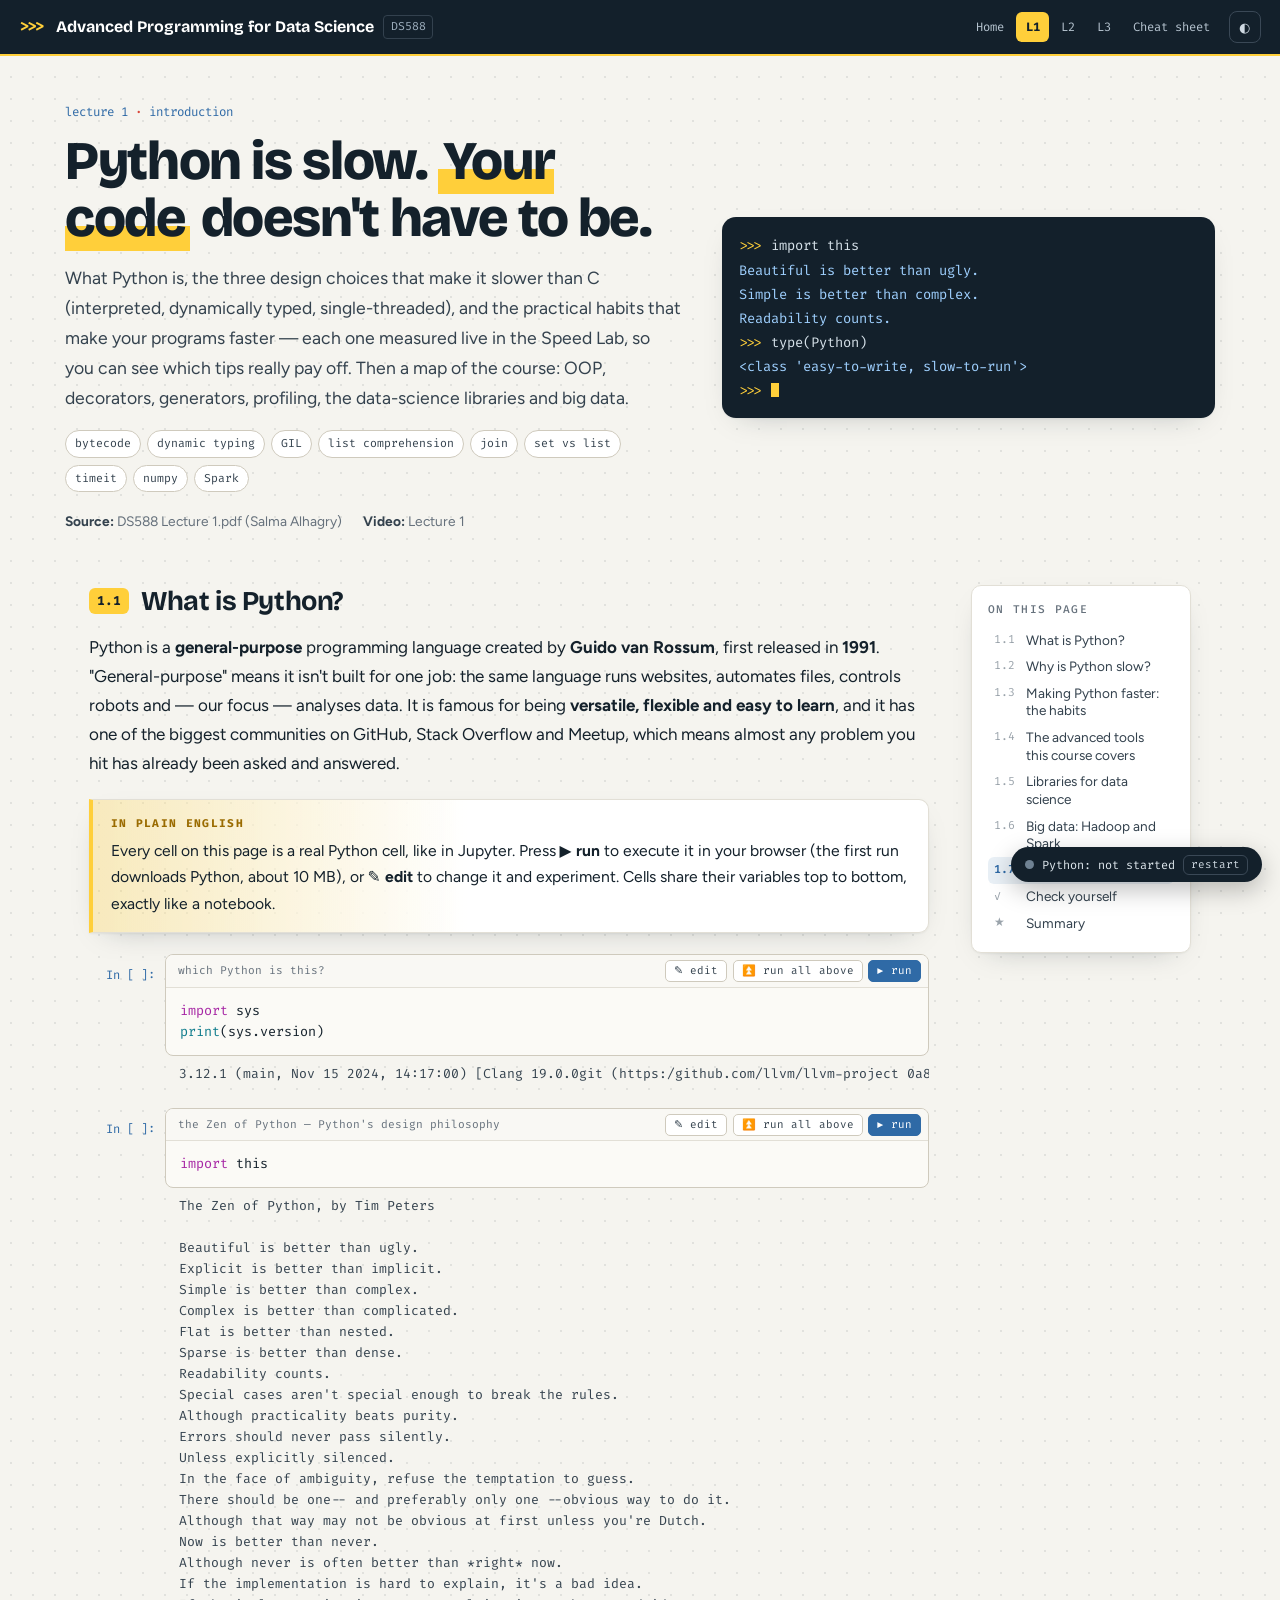
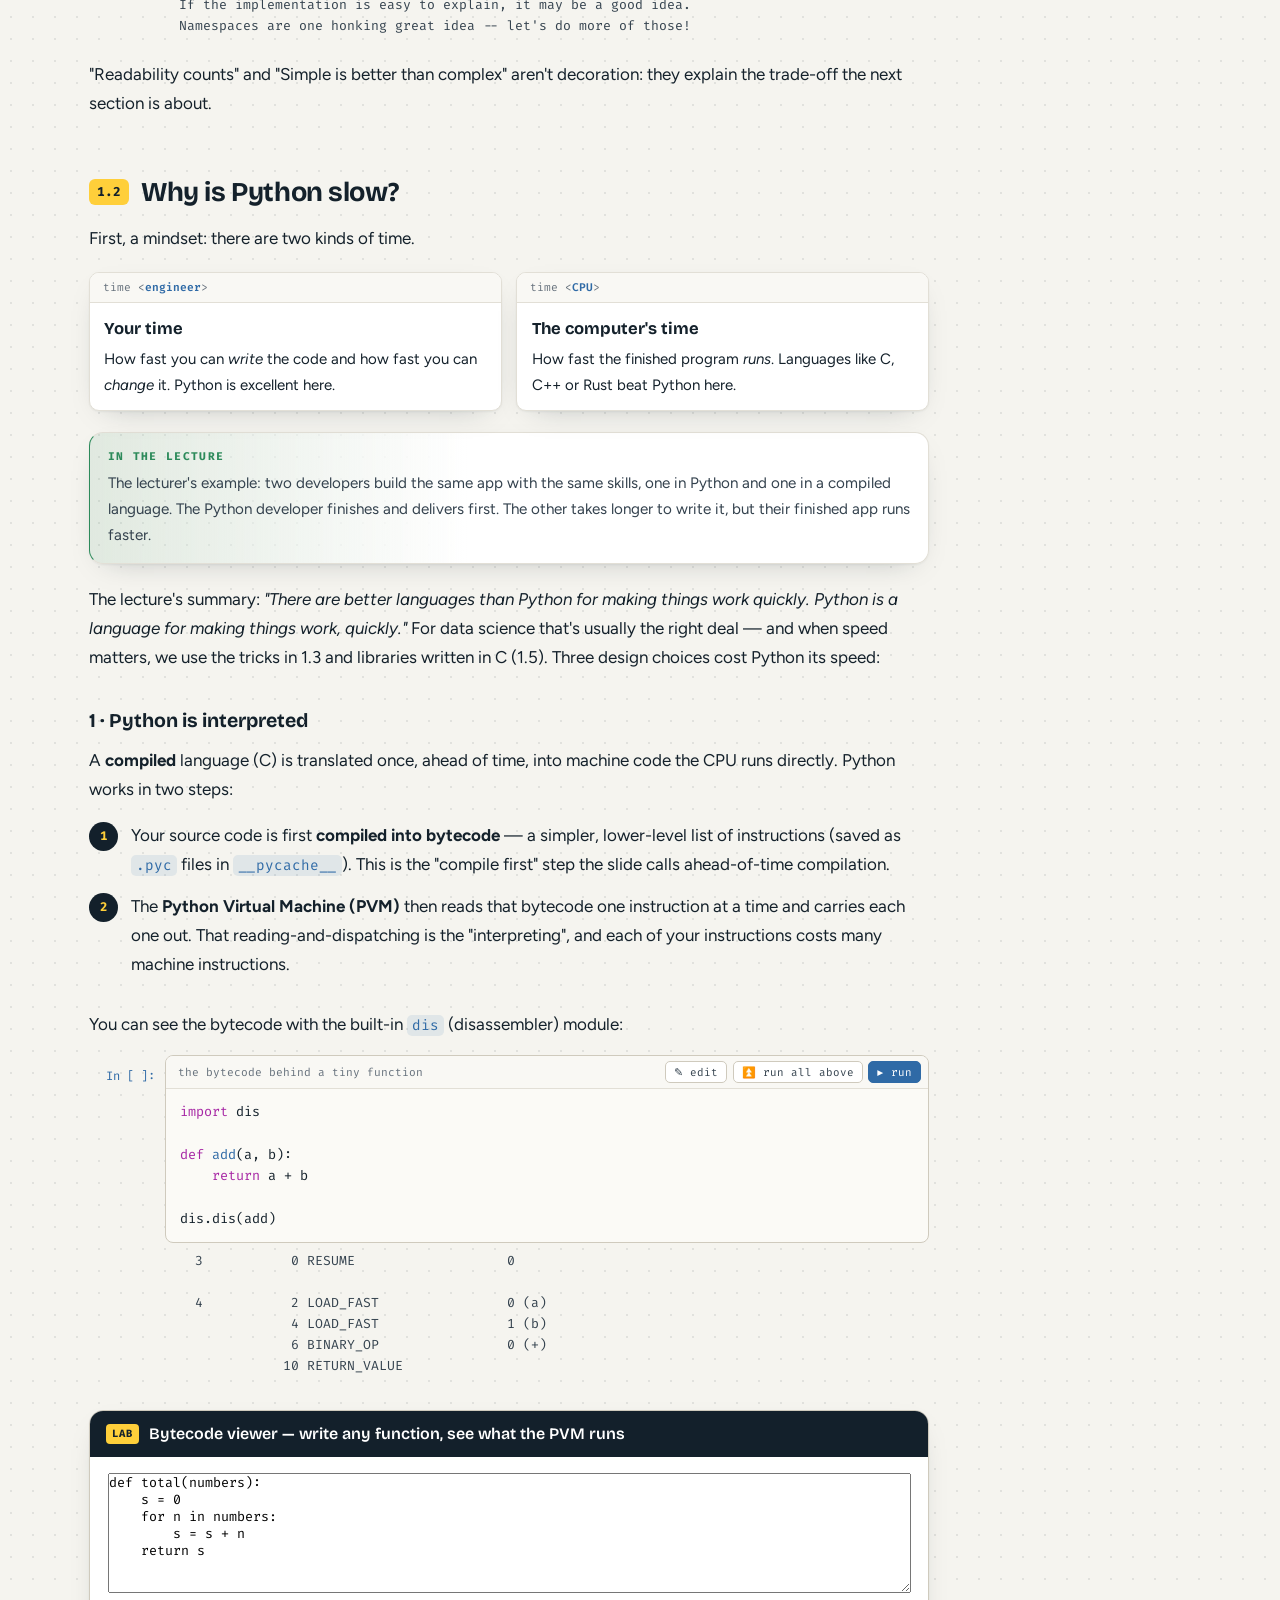
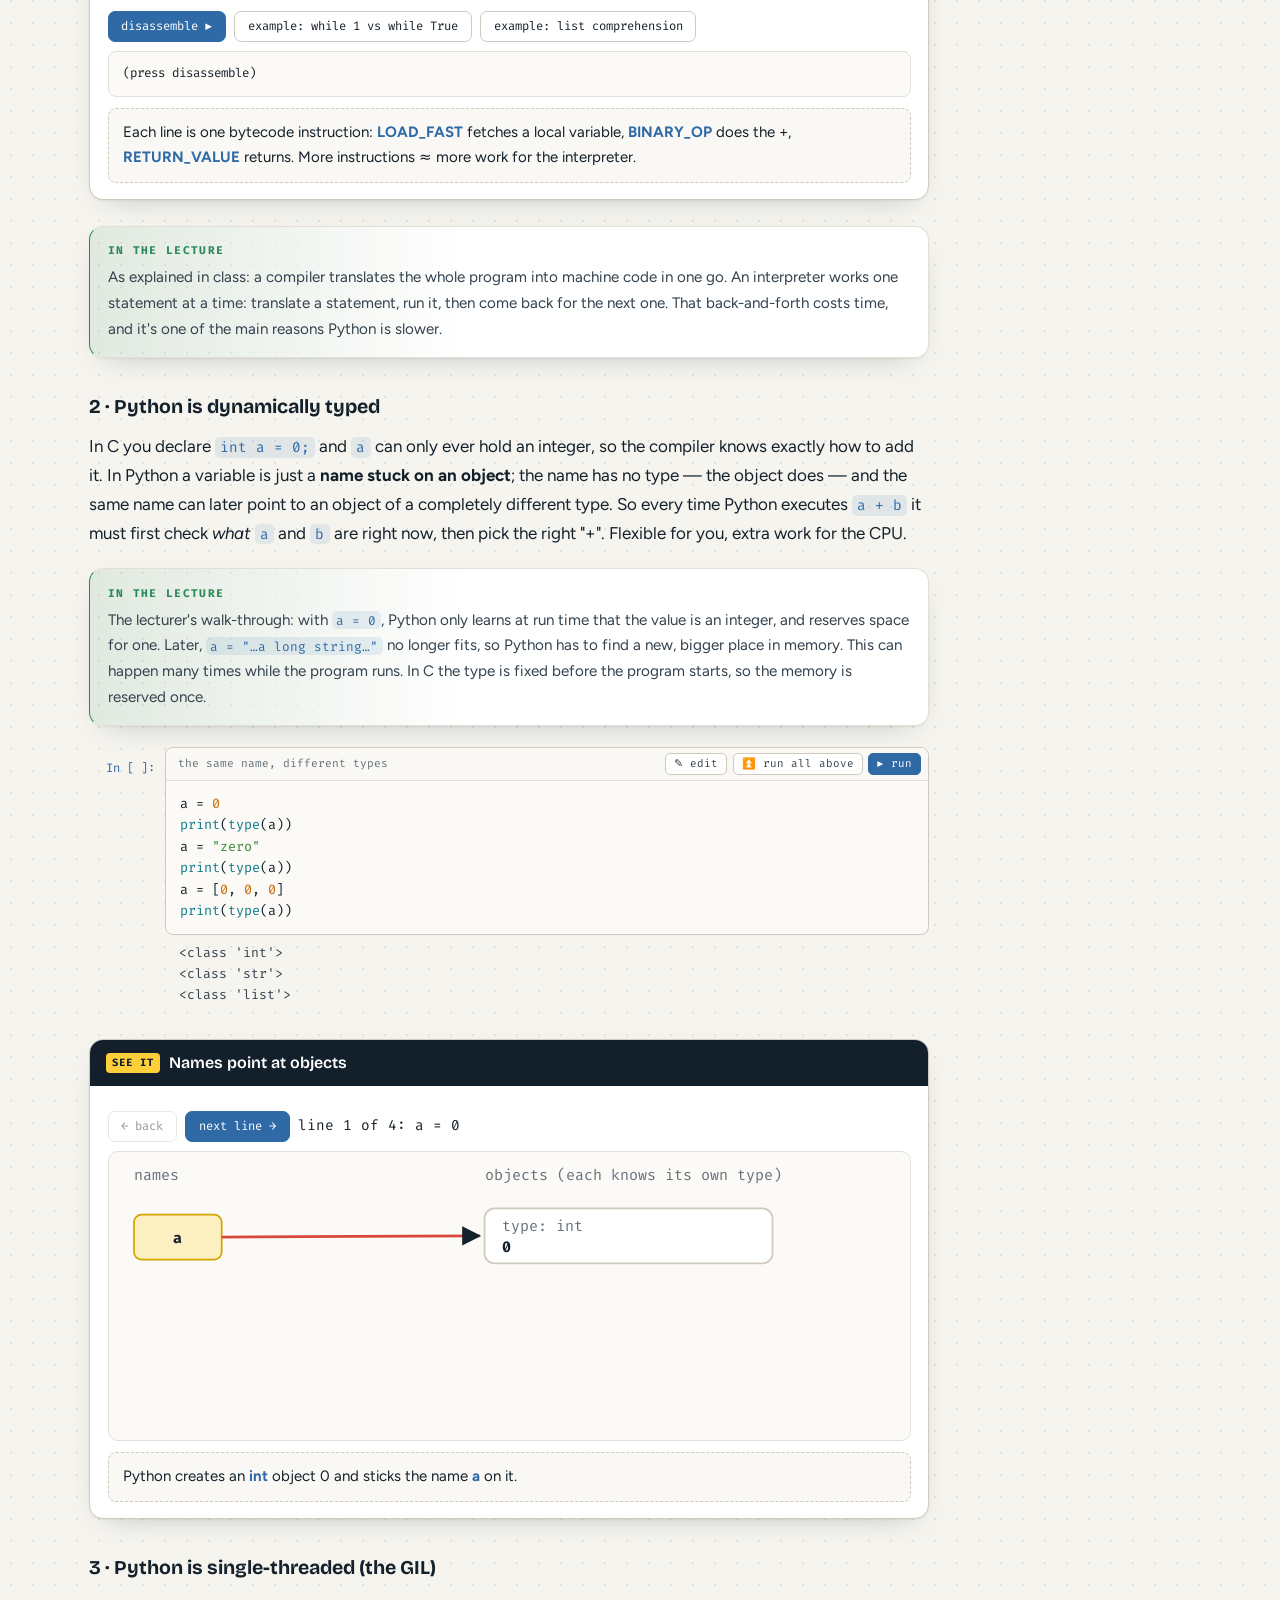
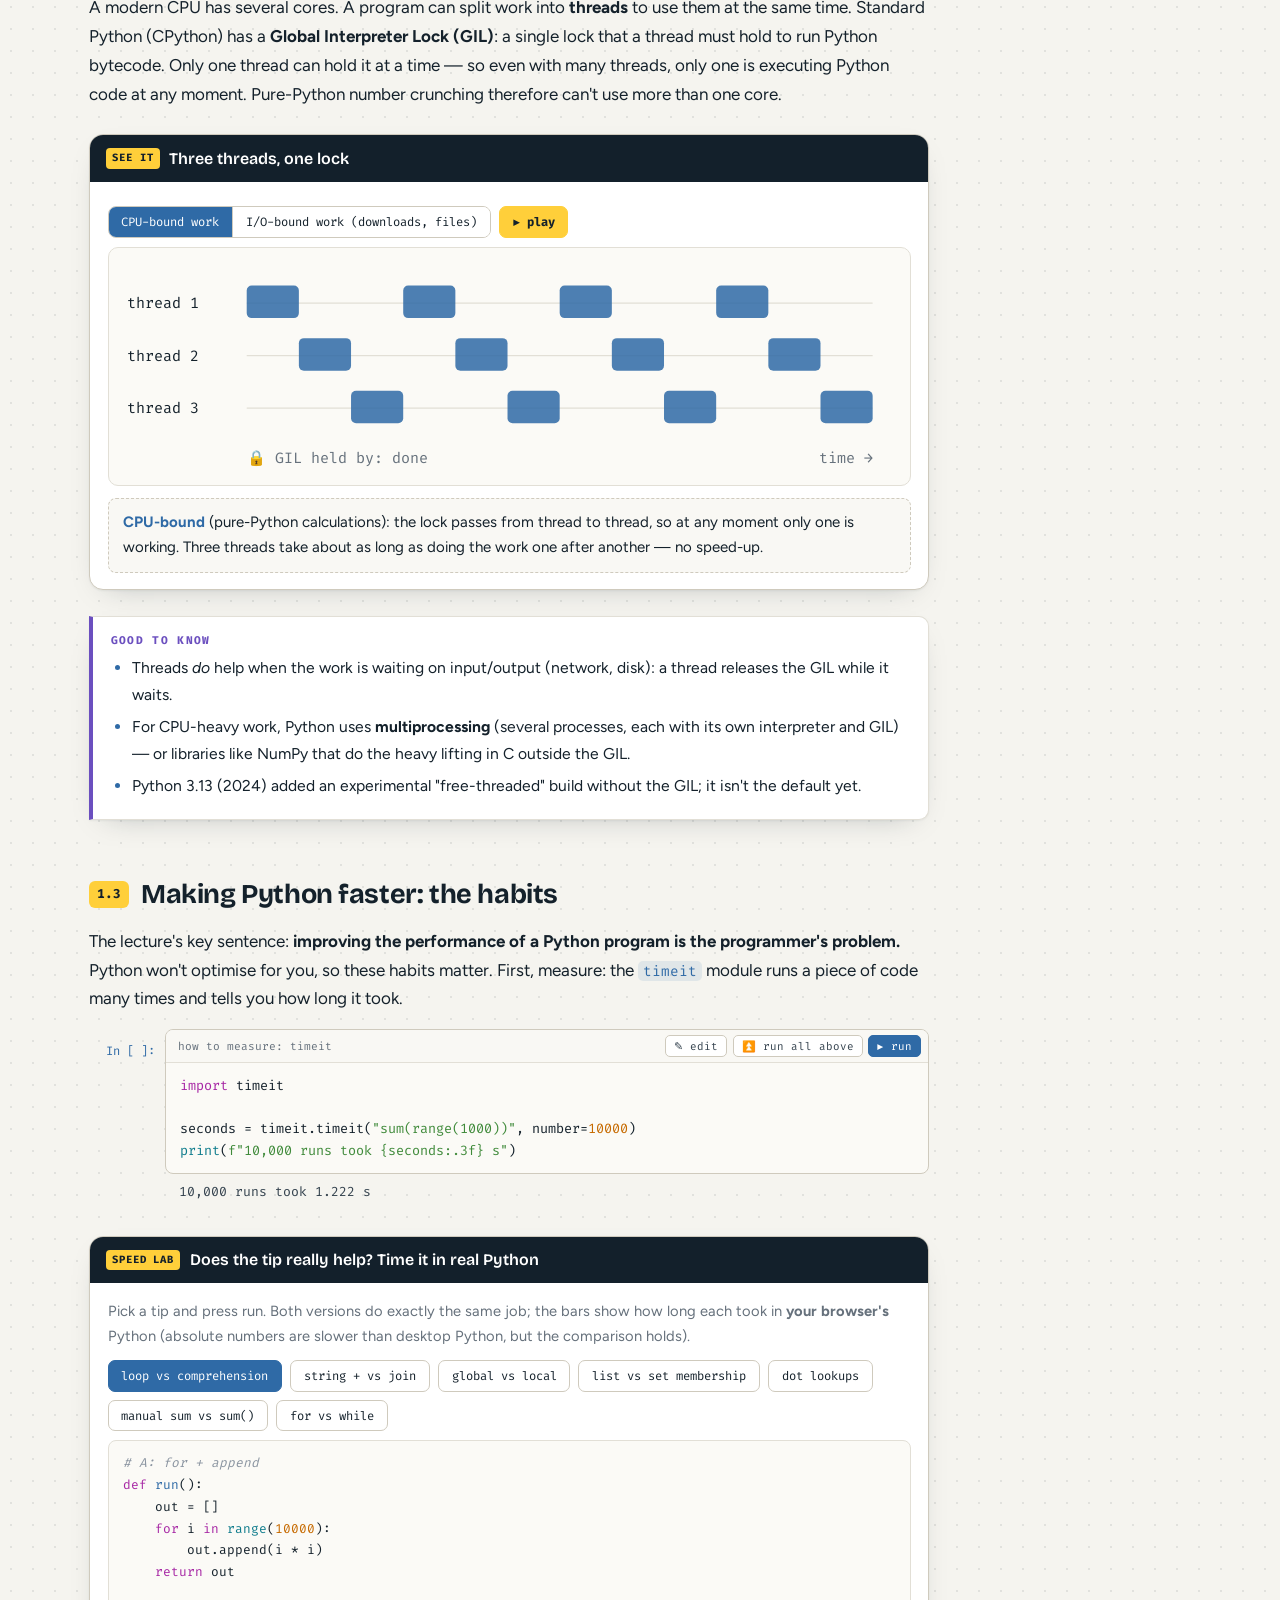
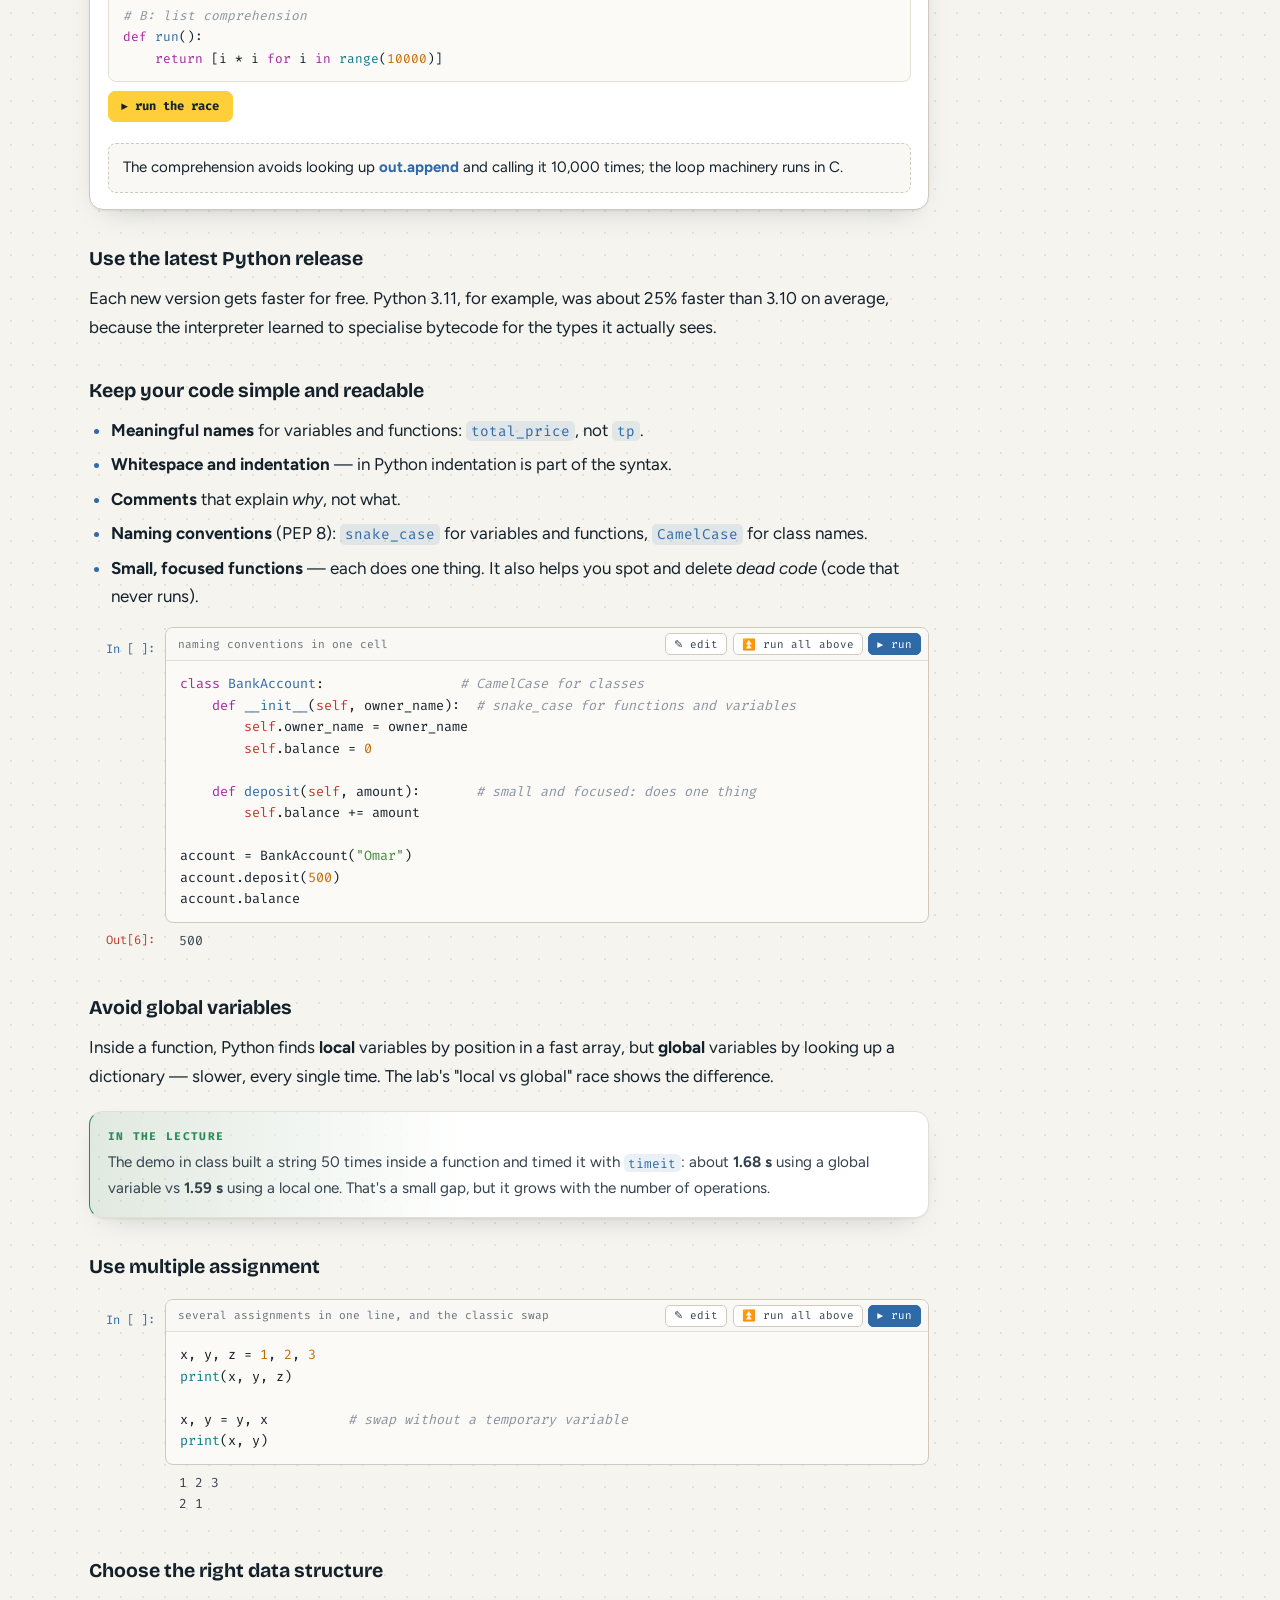
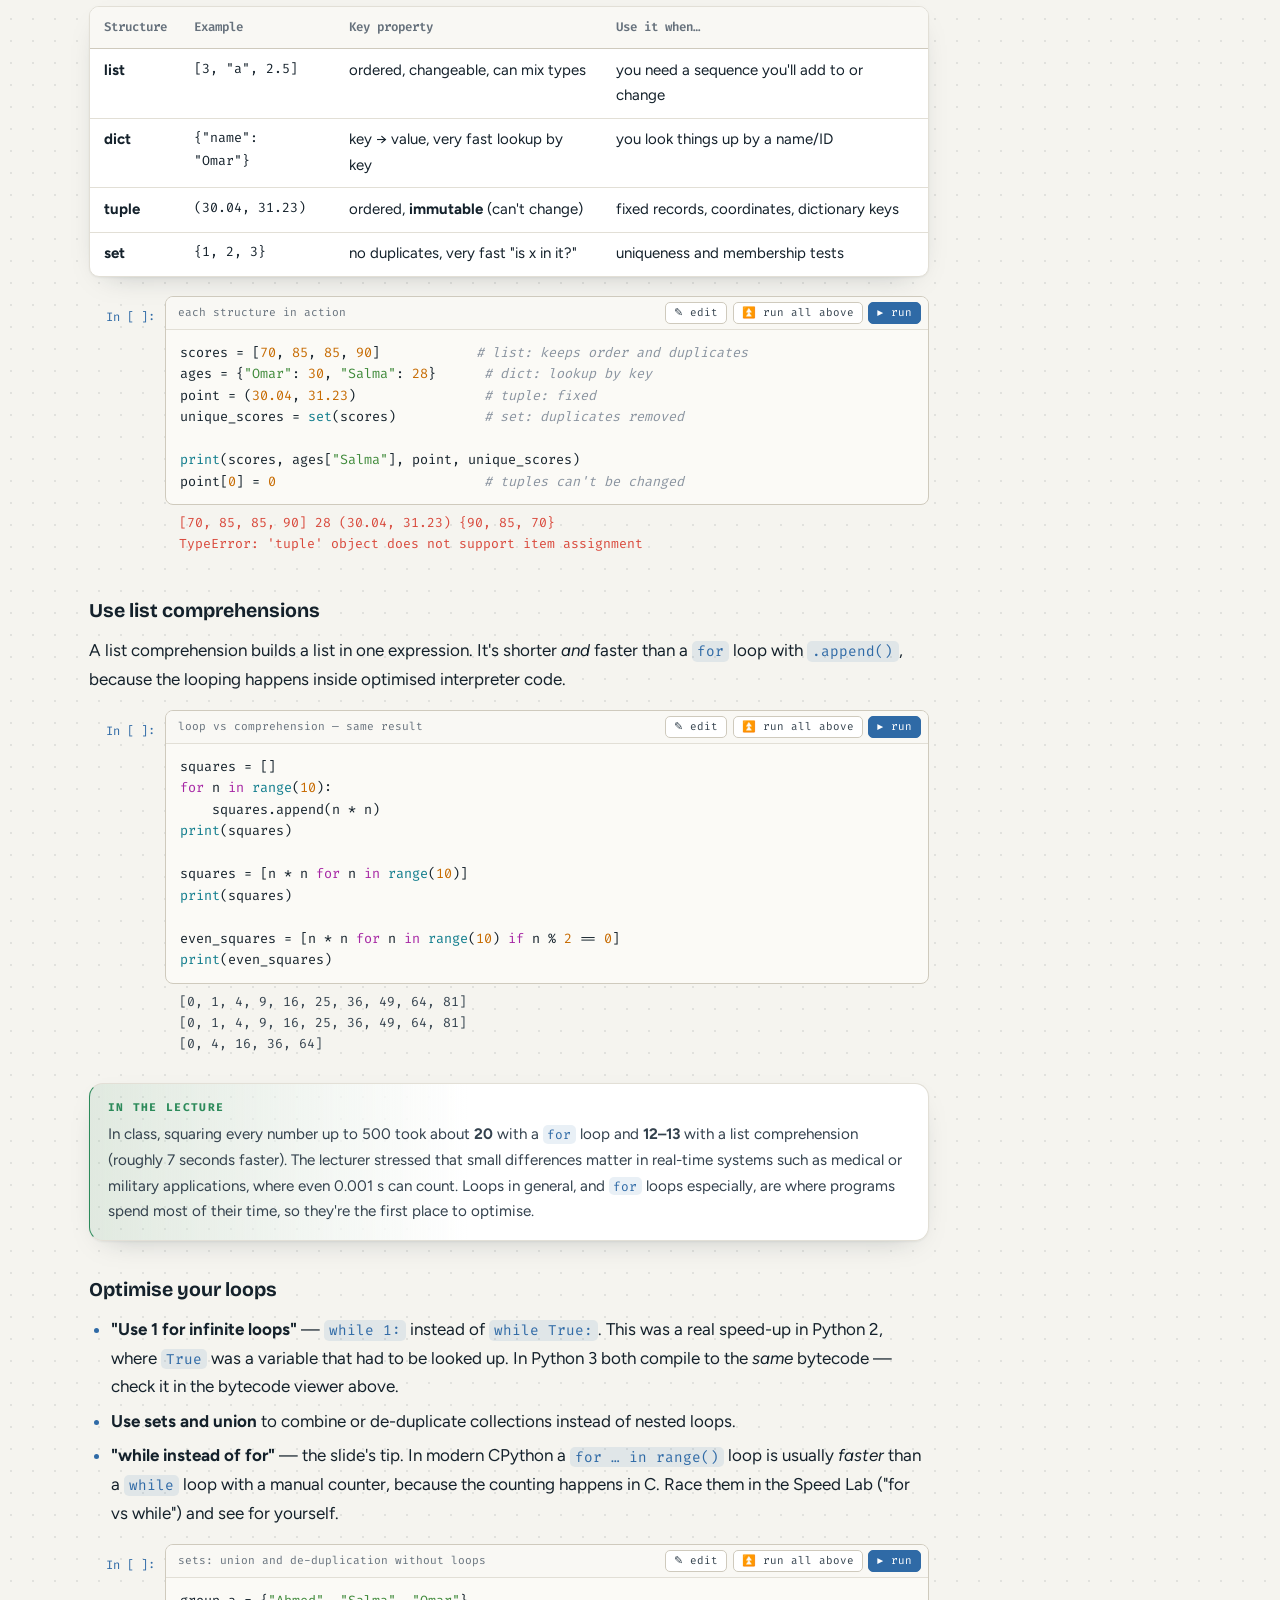
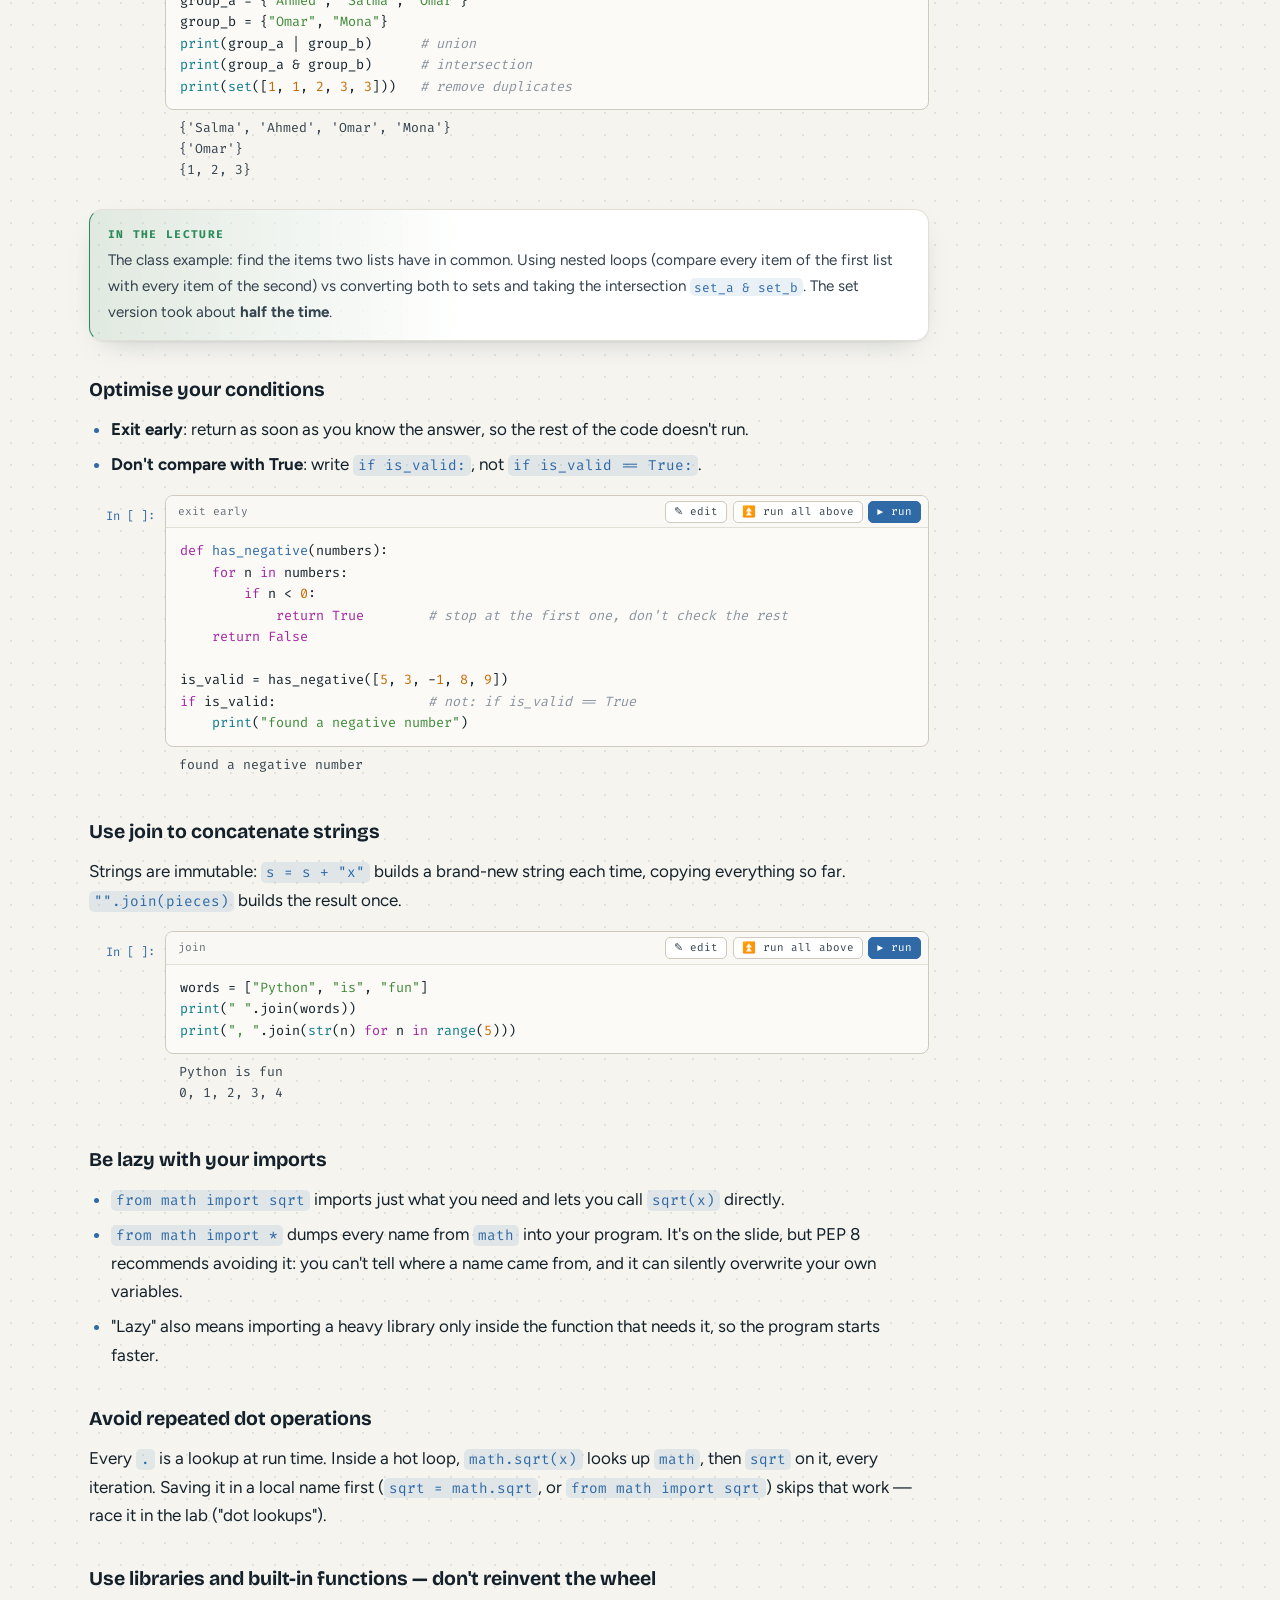
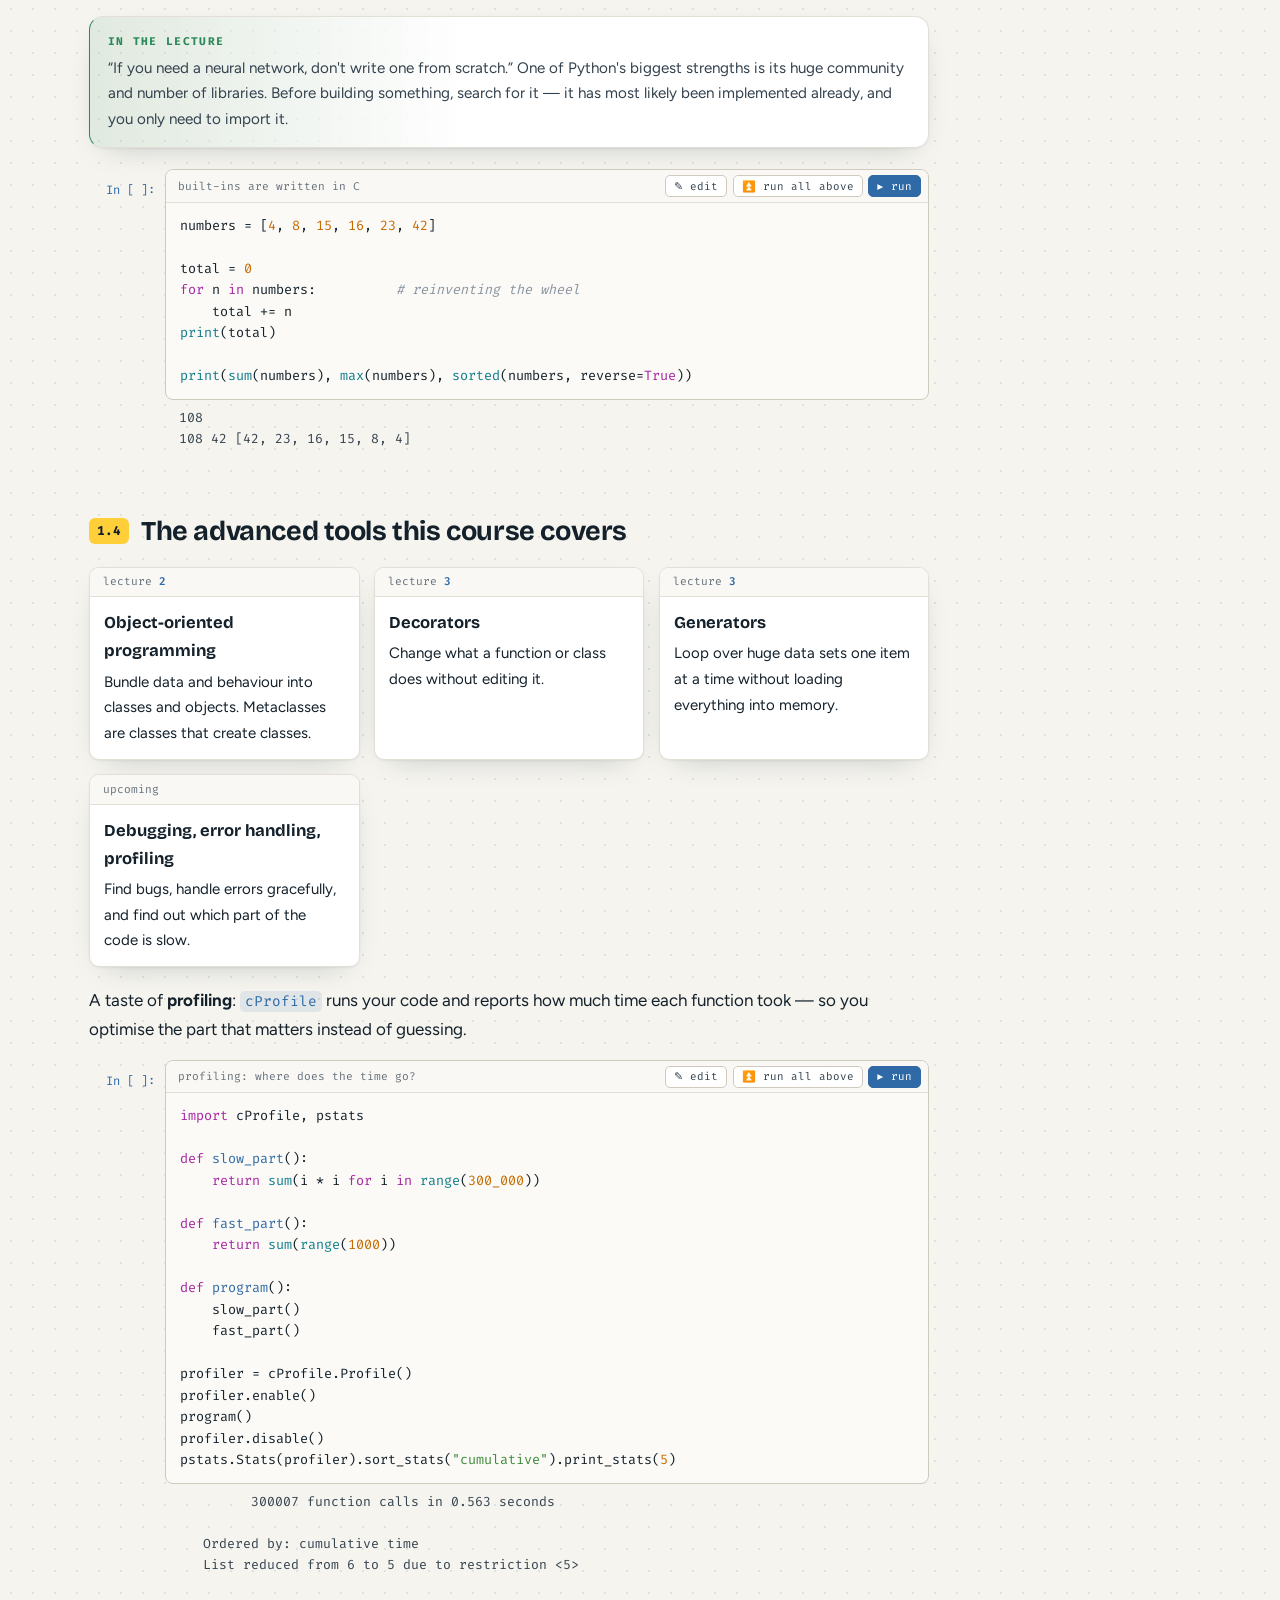
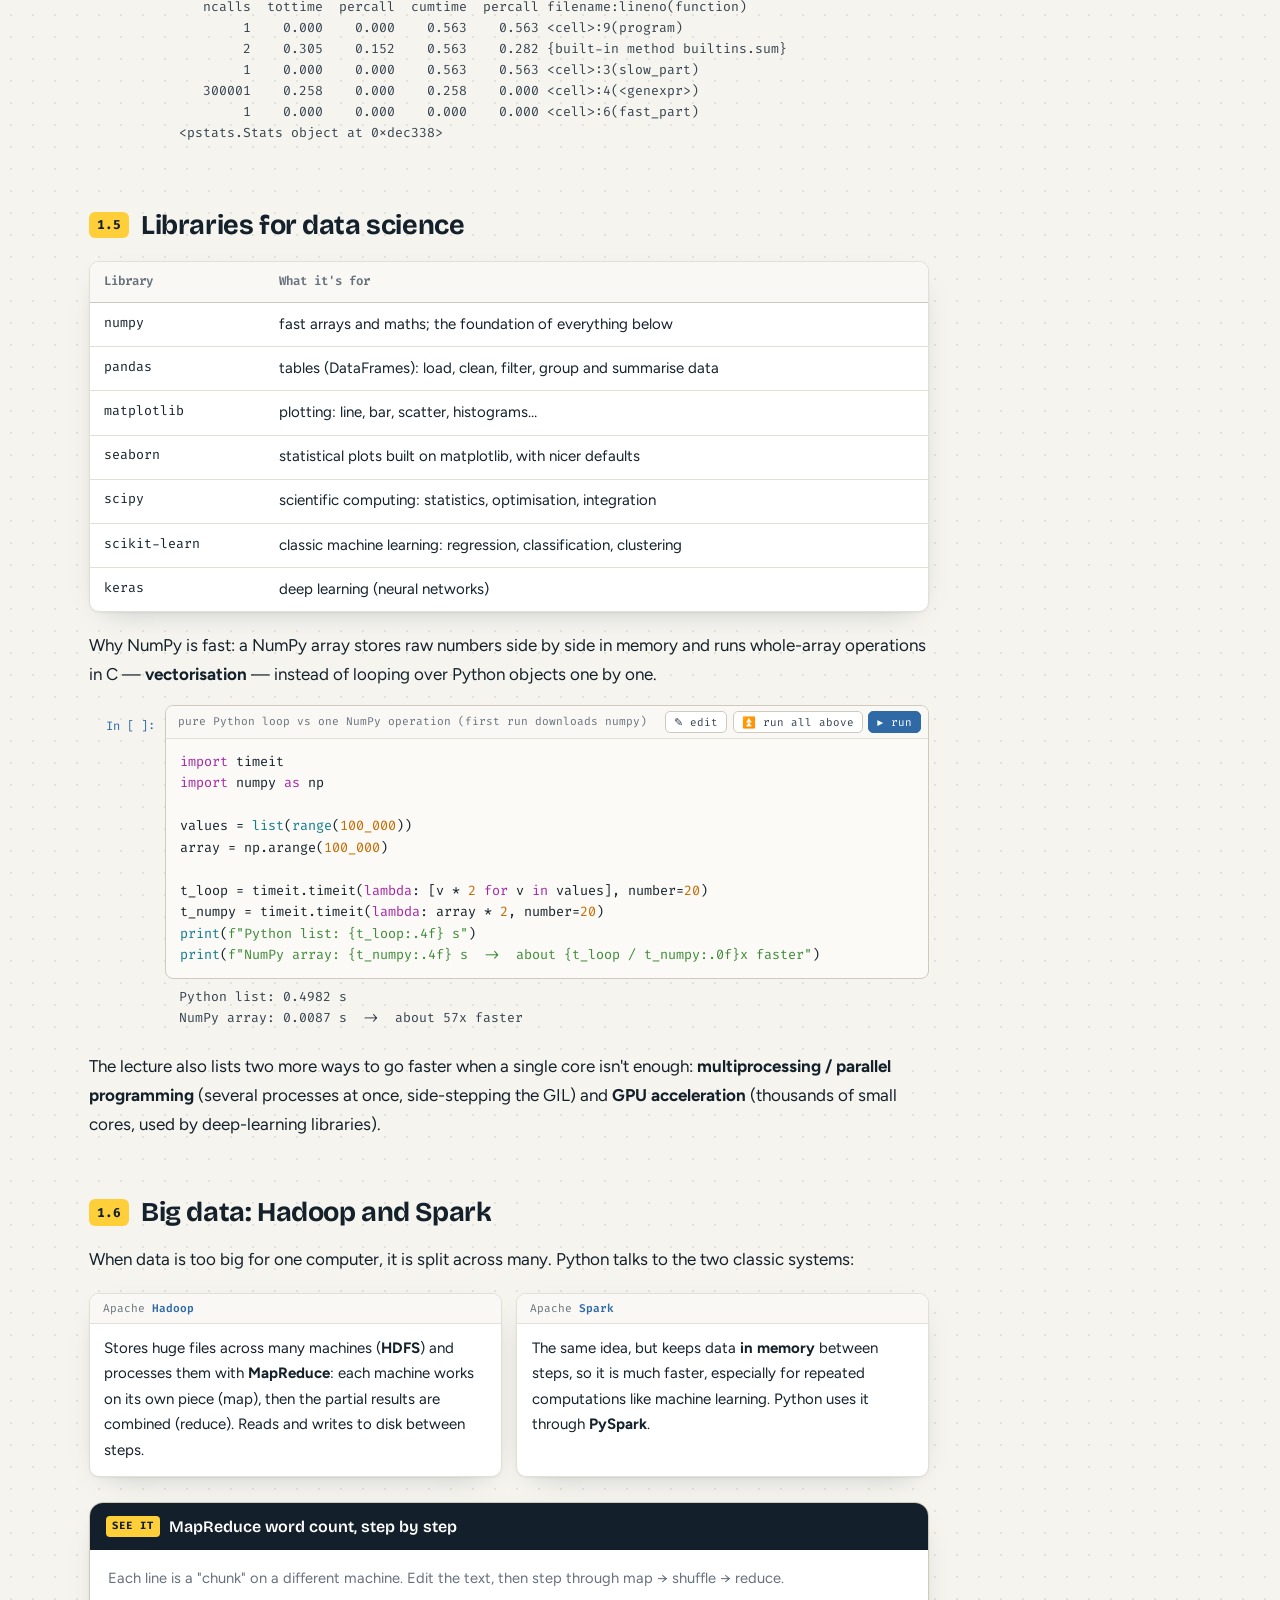
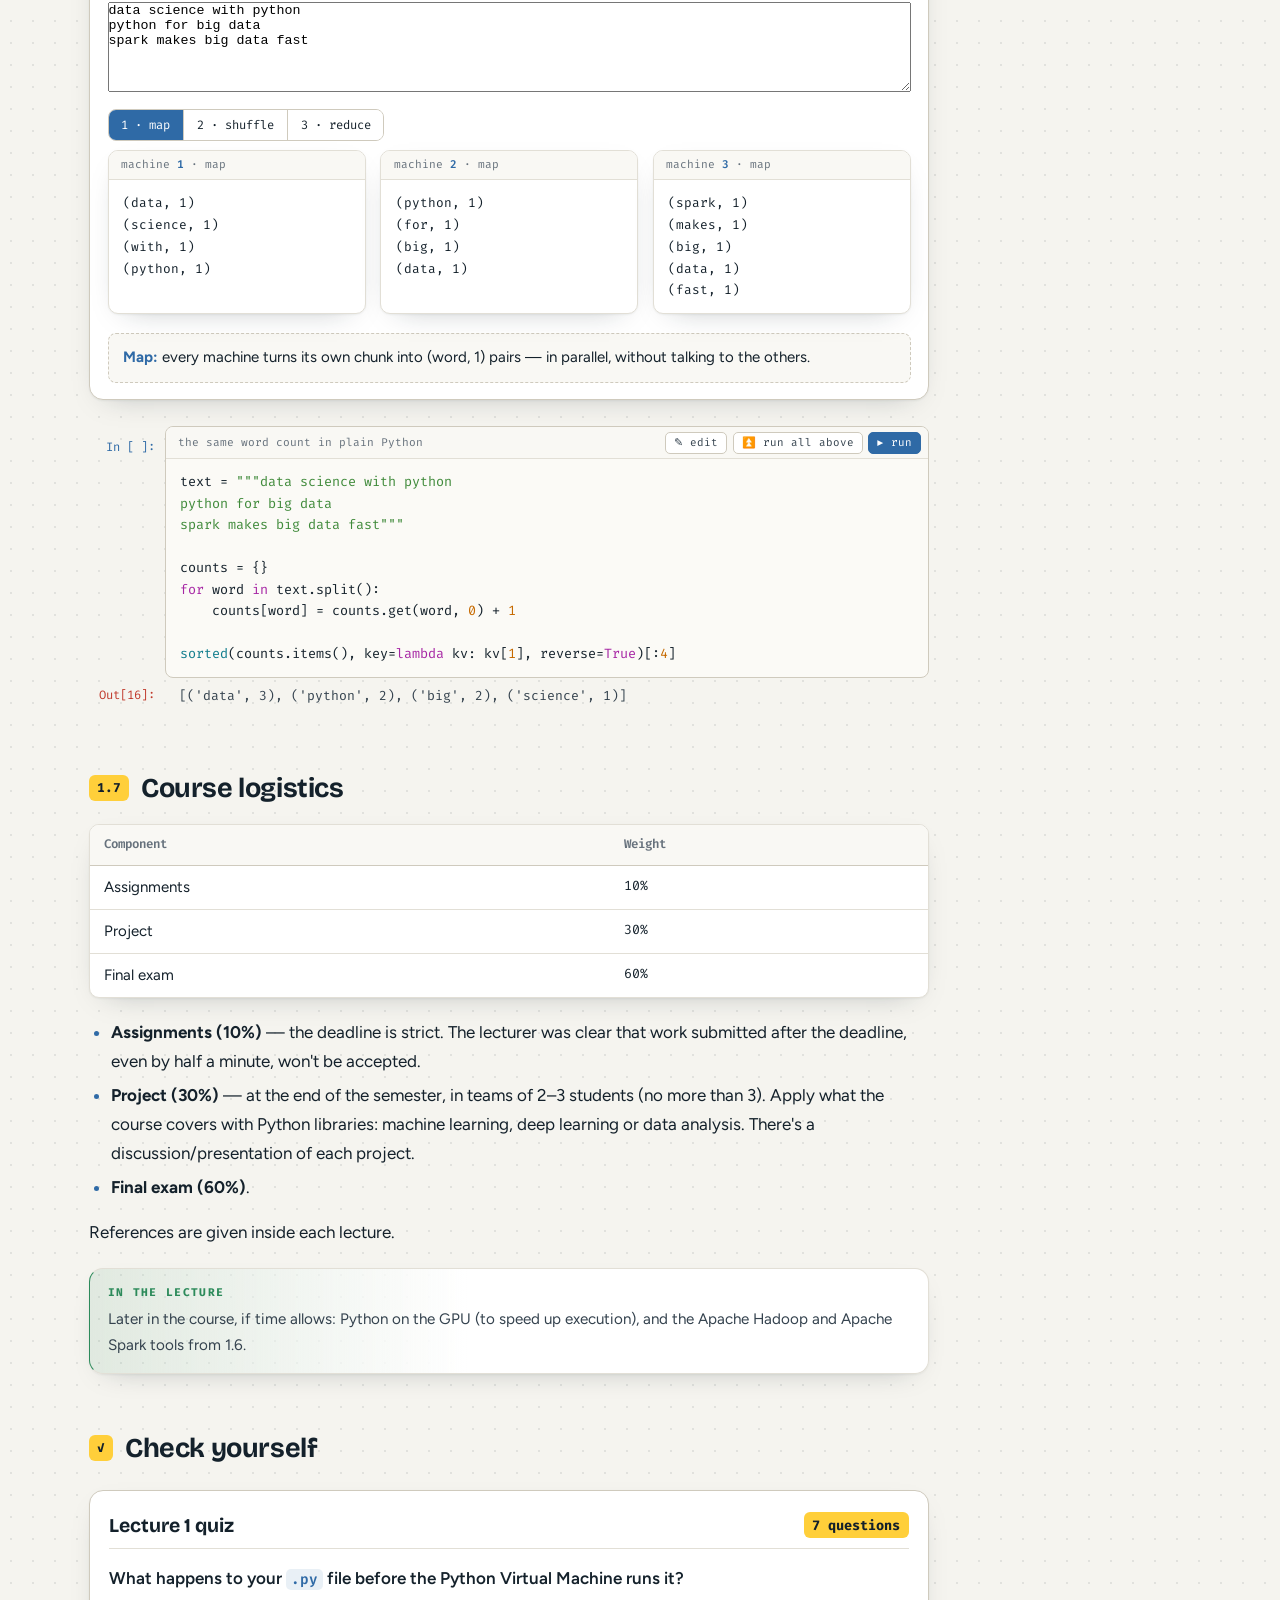
==== lecture1.html @ 1de8f43d "Add DS588 Advanced Programming for Data Science interactive course site Co-Authored-By: Claude Opus " ====
<!DOCTYPE html>
<html lang="en">
<head>
<meta charset="UTF-8">
<meta name="viewport" content="width=device-width, initial-scale=1.0">
<title>L1 · Python &amp; Performance — DS588</title>
<link rel="preconnect" href="https://fonts.googleapis.com">
<link rel="preconnect" href="https://fonts.gstatic.com" crossorigin>
<link href="https://fonts.googleapis.com/css2?family=Bricolage+Grotesque:opsz,wght@12..96,500..800&family=Figtree:ital,wght@0,400;0,600;0,700;1,400&family=Fira+Code:wght@400;600&display=swap" rel="stylesheet">
<link rel="stylesheet" href="assets/style.css">
<script src="assets/site.js"></script>
</head>
<body data-page="l1">

<header class="hero">
  <div class="hero-inner">
    <div>
      <div class="eyebrow">lecture 1 <b>·</b> introduction</div>
      <h1>Python is slow. <span class="u">Your code</span> doesn't have to be.</h1>
      <p class="lead">What Python is, the three design choices that make it slower than C (interpreted, dynamically typed, single-threaded), and the practical habits that make your programs faster — each one measured live in the Speed Lab, so you can see which tips really pay off. Then a map of the course: OOP, decorators, generators, profiling, the data-science libraries and big data.</p>
      <div class="tags"><span>bytecode</span><span>dynamic typing</span><span>GIL</span><span>list comprehension</span><span>join</span><span>set vs list</span><span>timeit</span><span>numpy</span><span>Spark</span></div>
      <div class="meta"><span><b>Source:</b> DS588 Lecture 1.pdf (Salma Alhagry)</span><span><b>Video:</b> Lecture 1</span></div>
    </div>
    <div class="repl" aria-hidden="true"><span class="p">&gt;&gt;&gt;</span> import this<br><span class="o">Beautiful is better than ugly.</span><br><span class="o">Simple is better than complex.</span><br><span class="o">Readability counts.</span><br><span class="p">&gt;&gt;&gt;</span> type(Python)<br><span class="o">&lt;class 'easy-to-write, slow-to-run'&gt;</span><br><span class="p">&gt;&gt;&gt;</span> <span class="cursor"></span></div>
  </div>
</header>

<div class="page">
<main class="content">

<section class="section" id="s-what">
  <div class="sec-head"><span class="sec-num">1.1</span><h2>What is Python?</h2></div>
  <p>Python is a <strong>general-purpose</strong> programming language created by <strong>Guido van Rossum</strong>, first released in <strong>1991</strong>. "General-purpose" means it isn't built for one job: the same language runs websites, automates files, controls robots and — our focus — analyses data. It is famous for being <strong>versatile, flexible and easy to learn</strong>, and it has one of the biggest communities on GitHub, Stack Overflow and Meetup, which means almost any problem you hit has already been asked and answered.</p>
  <div class="note plain"><div class="lbl">In plain English</div><p>Every cell on this page is a real Python cell, like in Jupyter. Press <b>▶ run</b> to execute it in your browser (the first run downloads Python, about 10 MB), or <b>✎ edit</b> to change it and experiment. Cells share their variables top to bottom, exactly like a notebook.</p></div>
  <div class="cell" data-label="which Python is this?"><pre class="py">import sys
print(sys.version)</pre>
  <pre class="o">3.12.1 (main, Nov 15 2024, 14:17:00) [Clang 19.0.0git (https:/github.com/llvm/llvm-project 0a8cd1ed1f4f35905df318015b</pre></div>
  <div class="cell" data-label="the Zen of Python — Python's design philosophy"><pre class="py">import this</pre>
  <pre class="o">The Zen of Python, by Tim Peters

Beautiful is better than ugly.
Explicit is better than implicit.
Simple is better than complex.
Complex is better than complicated.
Flat is better than nested.
Sparse is better than dense.
Readability counts.
Special cases aren't special enough to break the rules.
Although practicality beats purity.
Errors should never pass silently.
Unless explicitly silenced.
In the face of ambiguity, refuse the temptation to guess.
There should be one-- and preferably only one --obvious way to do it.
Although that way may not be obvious at first unless you're Dutch.
Now is better than never.
Although never is often better than *right* now.
If the implementation is hard to explain, it's a bad idea.
If the implementation is easy to explain, it may be a good idea.
Namespaces are one honking great idea -- let's do more of those!</pre></div>
  <p>"Readability counts" and "Simple is better than complex" aren't decoration: they explain the trade-off the next section is about.</p>
</section>

<section class="section" id="s-slow">
  <div class="sec-head"><span class="sec-num">1.2</span><h2>Why is Python slow?</h2></div>
  <p>First, a mindset: there are two kinds of time.</p>
  <div class="grid">
    <div class="obj"><div class="ty">time &lt;<b>engineer</b>&gt;</div><div class="bd"><h4>Your time</h4><p>How fast you can <em>write</em> the code and how fast you can <em>change</em> it. Python is excellent here.</p></div></div>
    <div class="obj"><div class="ty">time &lt;<b>CPU</b>&gt;</div><div class="bd"><h4>The computer's time</h4><p>How fast the finished program <em>runs</em>. Languages like C, C++ or Rust beat Python here.</p></div></div>
  </div>

  <div class="note lec"><div class="lbl">In the lecture</div><p>The lecturer's example: two developers build the same app with the same skills, one in Python and one in a compiled language. The Python developer finishes and delivers first. The other takes longer to write it, but their finished app runs faster.</p></div>
  <p>The lecture's summary: <em>"There are better languages than Python for making things work quickly. Python is a language for making things work, quickly."</em> For data science that's usually the right deal — and when speed matters, we use the tricks in 1.3 and libraries written in C (1.5). Three design choices cost Python its speed:</p>

  <h3>1 · Python is interpreted</h3>
  <p>A <strong>compiled</strong> language (C) is translated once, ahead of time, into machine code the CPU runs directly. Python works in two steps:</p>
  <ol class="steps">
    <li>Your source code is first <strong>compiled into bytecode</strong> — a simpler, lower-level list of instructions (saved as <code>.pyc</code> files in <code>__pycache__</code>). This is the "compile first" step the slide calls ahead-of-time compilation.</li>
    <li>The <strong>Python Virtual Machine (PVM)</strong> then reads that bytecode one instruction at a time and carries each one out. That reading-and-dispatching is the "interpreting", and each of your instructions costs many machine instructions.</li>
  </ol>
  <p>You can see the bytecode with the built-in <code>dis</code> (disassembler) module:</p>
  <div class="cell" data-label="the bytecode behind a tiny function"><pre class="py">import dis

def add(a, b):
    return a + b

dis.dis(add)</pre>
  <pre class="o">  3           0 RESUME                   0

  4           2 LOAD_FAST                0 (a)
              4 LOAD_FAST                1 (b)
              6 BINARY_OP                0 (+)
             10 RETURN_VALUE</pre></div>
  <div class="lab" id="lab-dis">
    <div class="lab-head"><span class="badge">lab</span><span class="title">Bytecode viewer — write any function, see what the PVM runs</span></div>
    <div class="lab-body">
      <textarea class="txt" id="dis-src" spellcheck="false" style="width:100%;min-height:120px;font-family:var(--f-mono)">def total(numbers):
    s = 0
    for n in numbers:
        s = s + n
    return s</textarea>
      <div class="row"><button class="btn primary" id="dis-run">disassemble ▶</button><button class="btn" data-ex="while">example: while 1 vs while True</button><button class="btn" data-ex="comp">example: list comprehension</button></div>
      <pre class="hl-py" id="dis-out" style="font-family:var(--f-mono);font-size:.78rem;background:var(--code-bg);border:1px solid var(--line);border-radius:8px;padding:.7rem .9rem;max-height:340px;overflow:auto;white-space:pre">(press disassemble)</pre>
      <div class="explain">Each line is one bytecode instruction: <b>LOAD_FAST</b> fetches a local variable, <b>BINARY_OP</b> does the +, <b>RETURN_VALUE</b> returns. More instructions ≈ more work for the interpreter.</div>
    </div>
  </div>


  <div class="note lec"><div class="lbl">In the lecture</div><p>As explained in class: a compiler translates the whole program into machine code in one go. An interpreter works one statement at a time: translate a statement, run it, then come back for the next one. That back-and-forth costs time, and it's one of the main reasons Python is slower.</p></div>

  <h3>2 · Python is dynamically typed</h3>
  <p>In C you declare <code>int a = 0;</code> and <code>a</code> can only ever hold an integer, so the compiler knows exactly how to add it. In Python a variable is just a <strong>name stuck on an object</strong>; the name has no type — the object does — and the same name can later point to an object of a completely different type. So every time Python executes <code>a + b</code> it must first check <em>what</em> <code>a</code> and <code>b</code> are right now, then pick the right "+". Flexible for you, extra work for the CPU.</p>

  <div class="note lec"><div class="lbl">In the lecture</div><p>The lecturer's walk-through: with <code>a = 0</code>, Python only learns at run time that the value is an integer, and reserves space for one. Later, <code>a = "…a long string…"</code> no longer fits, so Python has to find a new, bigger place in memory. This can happen many times while the program runs. In C the type is fixed before the program starts, so the memory is reserved once.</p></div>
  <div class="cell" data-label="the same name, different types"><pre class="py">a = 0
print(type(a))
a = "zero"
print(type(a))
a = [0, 0, 0]
print(type(a))</pre>
  <pre class="o">&lt;class 'int'&gt;
&lt;class 'str'&gt;
&lt;class 'list'&gt;</pre></div>
  <div class="lab" id="lab-names">
    <div class="lab-head"><span class="badge">see it</span><span class="title">Names point at objects</span></div>
    <div class="lab-body">
      <div class="row"><button class="btn" id="nm-prev">← back</button><button class="btn primary" id="nm-next">next line →</button><span class="mono small" id="nm-step" style="font-family:var(--f-mono)"></span></div>
      <svg class="dia" id="nm-svg" viewBox="0 0 640 230"></svg>
      <div class="explain" id="nm-exp"></div>
    </div>
  </div>

  <h3>3 · Python is single-threaded (the GIL)</h3>
  <p>A modern CPU has several cores. A program can split work into <strong>threads</strong> to use them at the same time. Standard Python (CPython) has a <strong>Global Interpreter Lock (GIL)</strong>: a single lock that a thread must hold to run Python bytecode. Only one thread can hold it at a time — so even with many threads, only one is executing Python code at any moment. Pure-Python number crunching therefore can't use more than one core.</p>
  <div class="lab" id="lab-gil">
    <div class="lab-head"><span class="badge">see it</span><span class="title">Three threads, one lock</span></div>
    <div class="lab-body">
      <div class="row"><span class="seg"><button class="btn on" data-g="cpu">CPU-bound work</button><button class="btn" data-g="io">I/O-bound work (downloads, files)</button></span><button class="btn yellow" id="gil-play">▶ play</button></div>
      <svg class="dia" id="gil-svg" viewBox="0 0 640 190"></svg>
      <div class="explain" id="gil-exp"></div>
    </div>
  </div>
  <div class="note key"><div class="lbl">Good to know</div><ul><li>Threads <em>do</em> help when the work is waiting on input/output (network, disk): a thread releases the GIL while it waits.</li><li>For CPU-heavy work, Python uses <strong>multiprocessing</strong> (several processes, each with its own interpreter and GIL) — or libraries like NumPy that do the heavy lifting in C outside the GIL.</li><li>Python 3.13 (2024) added an experimental "free-threaded" build without the GIL; it isn't the default yet.</li></ul></div>
</section>

<section class="section" id="s-tips">
  <div class="sec-head"><span class="sec-num">1.3</span><h2>Making Python faster: the habits</h2></div>
  <p>The lecture's key sentence: <strong>improving the performance of a Python program is the programmer's problem.</strong> Python won't optimise for you, so these habits matter. First, measure: the <code>timeit</code> module runs a piece of code many times and tells you how long it took.</p>
  <div class="cell" data-label="how to measure: timeit"><pre class="py">import timeit

seconds = timeit.timeit("sum(range(1000))", number=10000)
print(f"10,000 runs took {seconds:.3f} s")</pre>
  <pre class="o">10,000 runs took 1.222 s</pre></div>

  <div class="lab" id="lab-speed">
    <div class="lab-head"><span class="badge">speed lab</span><span class="title">Does the tip really help? Time it in real Python</span></div>
    <div class="lab-body">
      <p class="hint">Pick a tip and press run. Both versions do exactly the same job; the bars show how long each took in <b>your browser's</b> Python (absolute numbers are slower than desktop Python, but the comparison holds).</p>
      <div class="row" id="sp-btns"></div>
      <pre class="hl-py" id="sp-code" style="font-family:var(--f-mono);font-size:.8rem;background:var(--code-bg);border:1px solid var(--line);border-radius:8px;padding:.7rem .9rem;overflow:auto;white-space:pre"></pre>
      <div class="row"><button class="btn yellow" id="sp-run">▶ run the race</button><span class="small muted" id="sp-status"></span></div>
      <div class="bars" id="sp-bars"></div>
      <div class="explain" id="sp-exp"></div>
    </div>
  </div>

  <h3>Use the latest Python release</h3>
  <p>Each new version gets faster for free. Python 3.11, for example, was about 25% faster than 3.10 on average, because the interpreter learned to specialise bytecode for the types it actually sees.</p>

  <h3>Keep your code simple and readable</h3>
  <ul>
    <li><strong>Meaningful names</strong> for variables and functions: <code>total_price</code>, not <code>tp</code>.</li>
    <li><strong>Whitespace and indentation</strong> — in Python indentation is part of the syntax.</li>
    <li><strong>Comments</strong> that explain <em>why</em>, not what.</li>
    <li><strong>Naming conventions</strong> (PEP 8): <code>snake_case</code> for variables and functions, <code>CamelCase</code> for class names.</li>
    <li><strong>Small, focused functions</strong> — each does one thing. It also helps you spot and delete <em>dead code</em> (code that never runs).</li>
  </ul>
  <div class="cell" data-label="naming conventions in one cell"><pre class="py">class BankAccount:                 # CamelCase for classes
    def __init__(self, owner_name):  # snake_case for functions and variables
        self.owner_name = owner_name
        self.balance = 0

    def deposit(self, amount):       # small and focused: does one thing
        self.balance += amount

account = BankAccount("Omar")
account.deposit(500)
account.balance</pre>
  <pre class="o" data-out="expr">500</pre></div>

  <h3>Avoid global variables</h3>
  <p>Inside a function, Python finds <strong>local</strong> variables by position in a fast array, but <strong>global</strong> variables by looking up a dictionary — slower, every single time. The lab's "local vs global" race shows the difference.</p>
  <div class="note lec"><div class="lbl">In the lecture</div><p>The demo in class built a string 50 times inside a function and timed it with <code>timeit</code>: about <b>1.68 s</b> using a global variable vs <b>1.59 s</b> using a local one. That's a small gap, but it grows with the number of operations.</p></div>

  <h3>Use multiple assignment</h3>
  <div class="cell" data-label="several assignments in one line, and the classic swap"><pre class="py">x, y, z = 1, 2, 3
print(x, y, z)

x, y = y, x          # swap without a temporary variable
print(x, y)</pre>
  <pre class="o">1 2 3
2 1</pre></div>

  <h3>Choose the right data structure</h3>
  <div class="table-wrap"><table class="t">
    <tr><th>Structure</th><th>Example</th><th>Key property</th><th>Use it when…</th></tr>
    <tr><td><strong>list</strong></td><td class="mono">[3, "a", 2.5]</td><td>ordered, changeable, can mix types</td><td>you need a sequence you'll add to or change</td></tr>
    <tr><td><strong>dict</strong></td><td class="mono">{"name": "Omar"}</td><td>key → value, very fast lookup by key</td><td>you look things up by a name/ID</td></tr>
    <tr><td><strong>tuple</strong></td><td class="mono">(30.04, 31.23)</td><td>ordered, <strong>immutable</strong> (can't change)</td><td>fixed records, coordinates, dictionary keys</td></tr>
    <tr><td><strong>set</strong></td><td class="mono">{1, 2, 3}</td><td>no duplicates, very fast "is x in it?"</td><td>uniqueness and membership tests</td></tr>
  </table></div>
  <div class="cell" data-label="each structure in action"><pre class="py">scores = [70, 85, 85, 90]            # list: keeps order and duplicates
ages = {"Omar": 30, "Salma": 28}      # dict: lookup by key
point = (30.04, 31.23)                # tuple: fixed
unique_scores = set(scores)           # set: duplicates removed

print(scores, ages["Salma"], point, unique_scores)
point[0] = 0                          # tuples can't be changed</pre>
  <pre class="o err">[70, 85, 85, 90] 28 (30.04, 31.23) {90, 85, 70}
TypeError: 'tuple' object does not support item assignment</pre></div>

  <h3>Use list comprehensions</h3>
  <p>A list comprehension builds a list in one expression. It's shorter <em>and</em> faster than a <code>for</code> loop with <code>.append()</code>, because the looping happens inside optimised interpreter code.</p>
  <div class="cell" data-label="loop vs comprehension — same result"><pre class="py">squares = []
for n in range(10):
    squares.append(n * n)
print(squares)

squares = [n * n for n in range(10)]
print(squares)

even_squares = [n * n for n in range(10) if n % 2 == 0]
print(even_squares)</pre>
  <pre class="o">[0, 1, 4, 9, 16, 25, 36, 49, 64, 81]
[0, 1, 4, 9, 16, 25, 36, 49, 64, 81]
[0, 4, 16, 36, 64]</pre></div>
  <div class="note lec"><div class="lbl">In the lecture</div><p>In class, squaring every number up to 500 took about <b>20</b> with a <code>for</code> loop and <b>12–13</b> with a list comprehension (roughly 7 seconds faster). The lecturer stressed that small differences matter in real-time systems such as medical or military applications, where even 0.001 s can count. Loops in general, and <code>for</code> loops especially, are where programs spend most of their time, so they're the first place to optimise.</p></div>

  <h3>Optimise your loops</h3>
  <ul>
    <li><strong>"Use 1 for infinite loops"</strong> — <code>while 1:</code> instead of <code>while True:</code>. This was a real speed-up in Python 2, where <code>True</code> was a variable that had to be looked up. In Python 3 both compile to the <em>same</em> bytecode — check it in the bytecode viewer above.</li>
    <li><strong>Use sets and union</strong> to combine or de-duplicate collections instead of nested loops.</li>
    <li><strong>"while instead of for"</strong> — the slide's tip. In modern CPython a <code>for … in range()</code> loop is usually <em>faster</em> than a <code>while</code> loop with a manual counter, because the counting happens in C. Race them in the Speed Lab ("for vs while") and see for yourself.</li>
  </ul>
  <div class="cell" data-label="sets: union and de-duplication without loops"><pre class="py">group_a = {"Ahmed", "Salma", "Omar"}
group_b = {"Omar", "Mona"}
print(group_a | group_b)      # union
print(group_a &amp; group_b)      # intersection
print(set([1, 1, 2, 3, 3]))   # remove duplicates</pre>
  <pre class="o">{'Salma', 'Ahmed', 'Omar', 'Mona'}
{'Omar'}
{1, 2, 3}</pre></div>
  <div class="note lec"><div class="lbl">In the lecture</div><p>The class example: find the items two lists have in common. Using nested loops (compare every item of the first list with every item of the second) vs converting both to sets and taking the intersection <code>set_a &amp; set_b</code>. The set version took about <b>half the time</b>.</p></div>

  <h3>Optimise your conditions</h3>
  <ul>
    <li><strong>Exit early</strong>: return as soon as you know the answer, so the rest of the code doesn't run.</li>
    <li><strong>Don't compare with True</strong>: write <code>if is_valid:</code>, not <code>if is_valid == True:</code>.</li>
  </ul>
  <div class="cell" data-label="exit early"><pre class="py">def has_negative(numbers):
    for n in numbers:
        if n &lt; 0:
            return True        # stop at the first one, don't check the rest
    return False

is_valid = has_negative([5, 3, -1, 8, 9])
if is_valid:                   # not: if is_valid == True
    print("found a negative number")</pre>
  <pre class="o">found a negative number</pre></div>

  <h3>Use join to concatenate strings</h3>
  <p>Strings are immutable: <code>s = s + "x"</code> builds a brand-new string each time, copying everything so far. <code>"".join(pieces)</code> builds the result once.</p>
  <div class="cell" data-label="join"><pre class="py">words = ["Python", "is", "fun"]
print(" ".join(words))
print(", ".join(str(n) for n in range(5)))</pre>
  <pre class="o">Python is fun
0, 1, 2, 3, 4</pre></div>

  <h3>Be lazy with your imports</h3>
  <ul>
    <li><code>from math import sqrt</code> imports just what you need and lets you call <code>sqrt(x)</code> directly.</li>
    <li><code>from math import *</code> dumps every name from <code>math</code> into your program. It's on the slide, but PEP 8 recommends avoiding it: you can't tell where a name came from, and it can silently overwrite your own variables.</li>
    <li>"Lazy" also means importing a heavy library only inside the function that needs it, so the program starts faster.</li>
  </ul>

  <h3>Avoid repeated dot operations</h3>
  <p>Every <code>.</code> is a lookup at run time. Inside a hot loop, <code>math.sqrt(x)</code> looks up <code>math</code>, then <code>sqrt</code> on it, every iteration. Saving it in a local name first (<code>sqrt = math.sqrt</code>, or <code>from math import sqrt</code>) skips that work — race it in the lab ("dot lookups").</p>

  <h3>Use libraries and built-in functions — don't reinvent the wheel</h3>
  <div class="note lec"><div class="lbl">In the lecture</div><p>“If you need a neural network, don't write one from scratch.” One of Python's biggest strengths is its huge community and number of libraries. Before building something, search for it — it has most likely been implemented already, and you only need to import it.</p></div>
  <div class="cell" data-label="built-ins are written in C"><pre class="py">numbers = [4, 8, 15, 16, 23, 42]

total = 0
for n in numbers:          # reinventing the wheel
    total += n
print(total)

print(sum(numbers), max(numbers), sorted(numbers, reverse=True))</pre>
  <pre class="o">108
108 42 [42, 23, 16, 15, 8, 4]</pre></div>
</section>

<section class="section" id="s-map">
  <div class="sec-head"><span class="sec-num">1.4</span><h2>The advanced tools this course covers</h2></div>
  <div class="grid">
    <div class="obj"><div class="ty">lecture <b>2</b></div><div class="bd"><h4>Object-oriented programming</h4><p>Bundle data and behaviour into classes and objects. Metaclasses are classes that create classes.</p></div></div>
    <div class="obj"><div class="ty">lecture <b>3</b></div><div class="bd"><h4>Decorators</h4><p>Change what a function or class does without editing it.</p></div></div>
    <div class="obj"><div class="ty">lecture <b>3</b></div><div class="bd"><h4>Generators</h4><p>Loop over huge data sets one item at a time without loading everything into memory.</p></div></div>
    <div class="obj"><div class="ty">upcoming</div><div class="bd"><h4>Debugging, error handling, profiling</h4><p>Find bugs, handle errors gracefully, and find out which part of the code is slow.</p></div></div>
  </div>
  <p>A taste of <strong>profiling</strong>: <code>cProfile</code> runs your code and reports how much time each function took — so you optimise the part that matters instead of guessing.</p>
  <div class="cell" data-label="profiling: where does the time go?"><pre class="py">import cProfile, pstats

def slow_part():
    return sum(i * i for i in range(300_000))

def fast_part():
    return sum(range(1000))

def program():
    slow_part()
    fast_part()

profiler = cProfile.Profile()
profiler.enable()
program()
profiler.disable()
pstats.Stats(profiler).sort_stats("cumulative").print_stats(5)</pre>
  <pre class="o">         300007 function calls in 0.563 seconds

   Ordered by: cumulative time
   List reduced from 6 to 5 due to restriction &lt;5&gt;

   ncalls  tottime  percall  cumtime  percall filename:lineno(function)
        1    0.000    0.000    0.563    0.563 &lt;cell&gt;:9(program)
        2    0.305    0.152    0.563    0.282 {built-in method builtins.sum}
        1    0.000    0.000    0.563    0.563 &lt;cell&gt;:3(slow_part)
   300001    0.258    0.000    0.258    0.000 &lt;cell&gt;:4(&lt;genexpr&gt;)
        1    0.000    0.000    0.000    0.000 &lt;cell&gt;:6(fast_part)
&lt;pstats.Stats object at 0xdec338&gt;</pre></div>
</section>

<section class="section" id="s-libs">
  <div class="sec-head"><span class="sec-num">1.5</span><h2>Libraries for data science</h2></div>
  <div class="table-wrap"><table class="t">
    <tr><th>Library</th><th>What it's for</th></tr>
    <tr><td class="mono">numpy</td><td>fast arrays and maths; the foundation of everything below</td></tr>
    <tr><td class="mono">pandas</td><td>tables (DataFrames): load, clean, filter, group and summarise data</td></tr>
    <tr><td class="mono">matplotlib</td><td>plotting: line, bar, scatter, histograms…</td></tr>
    <tr><td class="mono">seaborn</td><td>statistical plots built on matplotlib, with nicer defaults</td></tr>
    <tr><td class="mono">scipy</td><td>scientific computing: statistics, optimisation, integration</td></tr>
    <tr><td class="mono">scikit-learn</td><td>classic machine learning: regression, classification, clustering</td></tr>
    <tr><td class="mono">keras</td><td>deep learning (neural networks)</td></tr>
  </table></div>
  <p>Why NumPy is fast: a NumPy array stores raw numbers side by side in memory and runs whole-array operations in C — <strong>vectorisation</strong> — instead of looping over Python objects one by one.</p>
  <div class="cell" data-label="pure Python loop vs one NumPy operation (first run downloads numpy)"><pre class="py">import timeit
import numpy as np

values = list(range(100_000))
array = np.arange(100_000)

t_loop = timeit.timeit(lambda: [v * 2 for v in values], number=20)
t_numpy = timeit.timeit(lambda: array * 2, number=20)
print(f"Python list: {t_loop:.4f} s")
print(f"NumPy array: {t_numpy:.4f} s  ->  about {t_loop / t_numpy:.0f}x faster")</pre>
  <pre class="o">Python list: 0.4982 s
NumPy array: 0.0087 s  -&gt;  about 57x faster</pre></div>
  <p>The lecture also lists two more ways to go faster when a single core isn't enough: <strong>multiprocessing / parallel programming</strong> (several processes at once, side-stepping the GIL) and <strong>GPU acceleration</strong> (thousands of small cores, used by deep-learning libraries).</p>
</section>

<section class="section" id="s-big">
  <div class="sec-head"><span class="sec-num">1.6</span><h2>Big data: Hadoop and Spark</h2></div>
  <p>When data is too big for one computer, it is split across many. Python talks to the two classic systems:</p>
  <div class="grid">
    <div class="obj"><div class="ty">Apache <b>Hadoop</b></div><div class="bd"><p>Stores huge files across many machines (<strong>HDFS</strong>) and processes them with <strong>MapReduce</strong>: each machine works on its own piece (map), then the partial results are combined (reduce). Reads and writes to disk between steps.</p></div></div>
    <div class="obj"><div class="ty">Apache <b>Spark</b></div><div class="bd"><p>The same idea, but keeps data <strong>in memory</strong> between steps, so it is much faster, especially for repeated computations like machine learning. Python uses it through <strong>PySpark</strong>.</p></div></div>
  </div>
  <div class="lab" id="lab-mr">
    <div class="lab-head"><span class="badge">see it</span><span class="title">MapReduce word count, step by step</span></div>
    <div class="lab-body">
      <p class="hint">Each line is a "chunk" on a different machine. Edit the text, then step through map → shuffle → reduce.</p>
      <textarea class="txt" id="mr-in" spellcheck="false" style="width:100%;min-height:90px">data science with python
python for big data
spark makes big data fast</textarea>
      <div class="row"><span class="seg"><button class="btn on" data-s="0">1 · map</button><button class="btn" data-s="1">2 · shuffle</button><button class="btn" data-s="2">3 · reduce</button></span></div>
      <div id="mr-out" class="grid" style="margin-top:.4rem"></div>
      <div class="explain" id="mr-exp"></div>
    </div>
  </div>
  <div class="cell" data-label="the same word count in plain Python"><pre class="py">text = """data science with python
python for big data
spark makes big data fast"""

counts = {}
for word in text.split():
    counts[word] = counts.get(word, 0) + 1

sorted(counts.items(), key=lambda kv: kv[1], reverse=True)[:4]</pre>
  <pre class="o" data-out="expr">[('data', 3), ('python', 2), ('big', 2), ('science', 1)]</pre></div>
</section>

<section class="section" id="s-logistics">
  <div class="sec-head"><span class="sec-num">1.7</span><h2>Course logistics</h2></div>
  <div class="table-wrap"><table class="t">
    <tr><th>Component</th><th>Weight</th></tr>
    <tr><td>Assignments</td><td class="mono">10%</td></tr>
    <tr><td>Project</td><td class="mono">30%</td></tr>
    <tr><td>Final exam</td><td class="mono">60%</td></tr>
  </table></div>
  <ul>
    <li><strong>Assignments (10%)</strong> — the deadline is strict. The lecturer was clear that work submitted after the deadline, even by half a minute, won't be accepted.</li>
    <li><strong>Project (30%)</strong> — at the end of the semester, in teams of 2–3 students (no more than 3). Apply what the course covers with Python libraries: machine learning, deep learning or data analysis. There's a discussion/presentation of each project.</li>
    <li><strong>Final exam (60%)</strong>.</li>
  </ul>
  <p>References are given inside each lecture.</p>
  <div class="note lec"><div class="lbl">In the lecture</div><p>Later in the course, if time allows: Python on the GPU (to speed up execution), and the Apache Hadoop and Apache Spark tools from 1.6.</p></div>
</section>

<section class="section" id="s-quiz">
  <div class="sec-head"><span class="sec-num">✓</span><h2>Check yourself</h2></div>
  <div class="quiz" data-id="l1">
    <div class="quiz-top"><h3>Lecture 1 quiz</h3><span class="quiz-score"></span></div>
    <div class="q" data-a="2"><div class="q-text">What happens to your <code>.py</code> file before the Python Virtual Machine runs it?</div>
      <div class="q-opts"><button class="q-opt">It is compiled straight to machine code</button><button class="q-opt">Nothing — the PVM reads the text line by line</button><button class="q-opt">It is compiled into bytecode, which the PVM then interprets</button><button class="q-opt">It is converted to C</button></div>
      <div class="q-fb">Source → bytecode (<code>dis</code> shows it) → interpreted by the PVM. That interpretation step is a big part of why Python is slower than C.</div></div>
    <div class="q" data-a="0"><div class="q-text">Why does dynamic typing slow Python down?</div>
      <div class="q-opts"><button class="q-opt">Types are checked while the program runs, every time an operation happens</button><button class="q-opt">Python has no types</button><button class="q-opt">Variables must be declared twice</button><button class="q-opt">It forces everything to be a string</button></div>
      <div class="q-fb">A name can point to any type, so before <code>a + b</code> Python must look at what <code>a</code> and <code>b</code> currently are.</div></div>
    <div class="q" data-a="3"><div class="q-text">What does the GIL do?</div>
      <div class="q-opts"><button class="q-opt">Deletes unused variables</button><button class="q-opt">Compiles Python to bytecode</button><button class="q-opt">Locks files while they're open</button><button class="q-opt">Lets only one thread execute Python bytecode at a time</button></div>
      <div class="q-fb">Global Interpreter Lock: one thread at a time. For CPU-heavy work use multiprocessing or C-based libraries like NumPy.</div></div>
    <div class="q" data-a="1"><div class="q-text">Which is the best way to build a long string from many pieces?</div>
      <div class="q-opts"><button class="q-opt"><code>s = s + piece</code> in a loop</button><button class="q-opt"><code>"".join(pieces)</code></button><button class="q-opt"><code>from string import *</code></button><button class="q-opt">a global variable</button></div>
      <div class="q-fb">Strings are immutable, so <code>+</code> in a loop copies the growing string each time; <code>join</code> builds it once.</div></div>
    <div class="q" data-a="2"><div class="q-text">You need to check, thousands of times, whether an ID is in a collection of 100,000 IDs. Which structure?</div>
      <div class="q-opts"><button class="q-opt">list</button><button class="q-opt">tuple</button><button class="q-opt">set</button><button class="q-opt">string</button></div>
      <div class="q-fb">Membership in a set (or dict keys) is near-instant whatever its size; a list has to be scanned from the start.</div></div>
    <div class="q" data-a="0"><div class="q-text">What's the naming convention for a class?</div>
      <div class="q-opts"><button class="q-opt"><code>CamelCase</code>, like <code>BankAccount</code></button><button class="q-opt"><code>snake_case</code>, like <code>bank_account</code></button><button class="q-opt">ALL_CAPS</button><button class="q-opt">anything, Python doesn't care</button></div>
      <div class="q-fb">PEP 8: CamelCase for classes, snake_case for variables and functions. Python doesn't enforce it, but everyone reads code faster when it's followed.</div></div>
    <div class="q" data-a="1"><div class="q-text">How does Spark differ from Hadoop MapReduce?</div>
      <div class="q-opts"><button class="q-opt">Spark only works on one computer</button><button class="q-opt">Spark keeps data in memory between steps, so it's much faster</button><button class="q-opt">Spark can't be used from Python</button><button class="q-opt">There is no difference</button></div>
      <div class="q-fb">Hadoop writes intermediate results to disk; Spark keeps them in RAM. PySpark is Spark's Python interface.</div></div>
    <div class="row"><button class="btn quiz-reset">↺ try again</button></div>
  </div>
</section>

<section class="section" id="s-sum">
  <div class="sec-head"><span class="sec-num">★</span><h2>Summary</h2></div>
  <div class="summary"><ul>
    <li>Python trades CPU time for engineer time: quick to write and change, slower to run.</li>
    <li>Three reasons: <strong>interpreted</strong> (source → bytecode → PVM), <strong>dynamically typed</strong> (types checked at run time), <strong>single-threaded</strong> for Python code (the GIL).</li>
    <li>Speed is the programmer's job: latest Python, readable code, locals over globals, the right data structure, comprehensions, <code>join</code>, fewer dot lookups, built-ins and libraries.</li>
    <li>Measure before optimising: <code>timeit</code> for small snippets, <code>cProfile</code> for whole programs.</li>
    <li>NumPy and friends are fast because the heavy work runs in C on whole arrays.</li>
    <li>Too big for one machine → Hadoop (MapReduce on disk) or Spark (in memory, via PySpark).</li>
  </ul></div>
</section>

<div id="lec-nav"></div>
</main>
<aside class="toc"></aside>
</div>

<script>
document.addEventListener('ds:ready', () => {
  const $ = s => document.querySelector(s), $$ = s => Array.from(document.querySelectorAll(s));
  const K = window.DS_KERNEL, esc = window.DS_ESC, hl = window.DS_HL;

  /* ---------- bytecode viewer ---------- */
  (function () {
    const EX = {
      while: 'def loop_one():\n    while 1:\n        break\n\ndef loop_true():\n    while True:\n        break',
      comp: 'def with_loop():\n    out = []\n    for n in range(5):\n        out.append(n * n)\n    return out\n\ndef with_comprehension():\n    return [n * n for n in range(5)]'
    };
    $$('#lab-dis [data-ex]').forEach(b => b.addEventListener('click', () => { $('#dis-src').value = EX[b.dataset.ex]; run(); }));
    async function run() {
      const out = $('#dis-out'); out.textContent = 'running…';
      const py = `import dis, types\n_d = {}\nexec(${JSON.stringify($('#dis-src').value)}, _d)\nfor _k, _v in _d.items():\n    if isinstance(_v, types.FunctionType):\n        print(f"--- {_k} ---")\n        dis.dis(_v)\n        print()`;
      try { const r = await K.run(py); out.textContent = r.err ? r.err : r.out; } catch (e) { out.textContent = 'Could not start Python: ' + e.message; }
    }
    $('#dis-run').addEventListener('click', run);
  })();

  /* ---------- names → objects ---------- */
  (function () {
    const steps = [
      { code: 'a = 0', names: { a: 0 }, objs: [{ v: '0', t: 'int' }], exp: 'Python creates an <b>int</b> object 0 and sticks the name <b>a</b> on it.' },
      { code: 'b = a', names: { a: 0, b: 0 }, objs: [{ v: '0', t: 'int' }], exp: '<b>b = a</b> does not copy anything: <b>b</b> becomes a second name for the <i>same</i> object.' },
      { code: 'a = "zero"', names: { a: 1, b: 0 }, objs: [{ v: '0', t: 'int' }, { v: '"zero"', t: 'str' }], exp: 'Now a <b>str</b> object is created and <b>a</b> moves to it. The name has no type — only objects do. <b>b</b> still points at 0.' },
      { code: 'a = [0, 0]', names: { a: 2, b: 0 }, objs: [{ v: '0', t: 'int' }, { v: '"zero"', t: 'str' }, { v: '[0, 0]', t: 'list' }], exp: '<b>a</b> moves again, to a <b>list</b>. Nothing points at "zero" any more, so Python\'s garbage collector will free it. This is why Python has to check types every time it runs an operation.' }
    ];
    let k = 0;
    function draw() {
      const s = steps[k], svg = $('#nm-svg');
      $('#nm-step').textContent = `line ${k + 1} of ${steps.length}:  ${s.code}`;
      let h = '<text x="20" y="22" class="muted">names</text><text x="300" y="22" class="muted">objects (each knows its own type)</text>';
      const ny = { a: 70, b: 150 };
      Object.keys(s.names).forEach(n => { h += `<rect class="name" x="20" y="${ny[n] - 20}" width="70" height="36" rx="6"/><text x="55" y="${ny[n] + 3}" text-anchor="middle" style="font-weight:700">${n}</text>`; });
      s.objs.forEach((o, i) => {
        const y = 45 + i * 62, used = Object.values(s.names).includes(i);
        h += `<rect class="boxr" x="300" y="${y}" width="230" height="44" rx="8" style="${used ? '' : 'opacity:.4;stroke-dasharray:4 3'}"/><text x="314" y="${y + 18}" class="muted">type: ${o.t}</text><text x="314" y="${y + 35}" style="font-weight:700">${esc(o.v)}</text>`;
      });
      Object.entries(s.names).forEach(([n, i]) => { const y1 = ny[n] - 2, y2 = 67 + i * 62; h += `<path class="arrow ${steps[k].code.startsWith(n) ? 'hot' : ''}" d="M90 ${y1} C 190 ${y1}, 200 ${y2}, 296 ${y2}" marker-end="url(#ah)"/>`; });
      svg.innerHTML = '<defs><marker id="ah" viewBox="0 0 10 10" refX="9" refY="5" markerWidth="7" markerHeight="7" orient="auto"><path d="M0 0 L10 5 L0 10 z" fill="currentColor"/></marker></defs>' + h;
      $('#nm-exp').innerHTML = s.exp;
      $('#nm-prev').disabled = k === 0; $('#nm-next').disabled = k === steps.length - 1;
    }
    $('#nm-prev').addEventListener('click', () => { k--; draw(); });
    $('#nm-next').addEventListener('click', () => { k++; draw(); });
    draw();
  })();

  /* ---------- GIL timeline ---------- */
  (function () {
    let mode = 'cpu', timer = null;
    const TXT = {
      cpu: '<b>CPU-bound</b> (pure-Python calculations): the lock passes from thread to thread, so at any moment only one is working. Three threads take about as long as doing the work one after another — no speed-up.',
      io: '<b>I/O-bound</b> (waiting for the network or disk): a waiting thread releases the GIL (grey = waiting), so another thread can run meanwhile. The waits overlap and the whole job finishes much sooner — this is where threads <i>do</i> help in Python.'
    };
    function plan() {
      const seq = [];
      if (mode === 'cpu') { for (let t = 0; t < 12; t++) seq.push({ th: t % 3, start: t, len: 1, kind: 'run' }); }
      else { [0, 1, 2].forEach(th => { seq.push({ th, start: th * 0.5, len: 0.5, kind: 'run' }); seq.push({ th, start: th * 0.5 + 0.5, len: 3, kind: 'wait' }); seq.push({ th, start: th * 0.5 + 3.5, len: 0.5, kind: 'run' }); }); }
      return seq;
    }
    function draw(tNow) {
      const seq = plan(), total = mode === 'cpu' ? 12 : 4.6, X = t => 110 + t / total * 500;
      let h = '';
      [0, 1, 2].forEach(th => { h += `<text x="14" y="${48 + th * 42}">thread ${th + 1}</text><line x1="110" x2="610" y1="${44 + th * 42}" y2="${44 + th * 42}" stroke="var(--line)"/>`; });
      seq.forEach(s => {
        if (s.start >= tNow) return;
        const w = Math.min(s.len, tNow - s.start);
        h += `<rect x="${X(s.start)}" y="${30 + s.th * 42}" width="${Math.max(1, X(s.start + w) - X(s.start))}" height="26" rx="4" style="fill:${s.kind === 'run' ? 'var(--py-blue)' : 'var(--faint)'};opacity:${s.kind === 'run' ? .85 : .45}"/>`;
      });
      const holder = seq.find(s => s.kind === 'run' && tNow >= s.start && tNow < s.start + s.len);
      h += `<text x="110" y="172" class="muted">🔒 GIL held by: ${holder ? 'thread ' + (holder.th + 1) : (tNow >= total ? 'done' : 'nobody (all waiting)')}</text><text x="610" y="172" text-anchor="end" class="muted">time →</text>`;
      $('#gil-svg').innerHTML = h;
    }
    function play() {
      clearInterval(timer); let t = 0; const total = mode === 'cpu' ? 12 : 4.6;
      timer = setInterval(() => { t += total / 120; draw(t); if (t >= total) clearInterval(timer); }, 30);
    }
    $$('#lab-gil [data-g]').forEach(b => b.addEventListener('click', () => { mode = b.dataset.g; $$('#lab-gil [data-g]').forEach(x => x.classList.toggle('on', x === b)); $('#gil-exp').innerHTML = TXT[mode]; draw(99); }));
    $('#gil-play').addEventListener('click', play);
    $('#gil-exp').innerHTML = TXT.cpu; draw(99);
  })();

  /* ---------- Speed Lab ---------- */
  (function () {
    const RACES = {
      comp: { name: 'loop vs comprehension', a: ['for + append', 'def run():\n    out = []\n    for i in range(10000):\n        out.append(i * i)\n    return out'], b: ['list comprehension', 'def run():\n    return [i * i for i in range(10000)]'], n: 100,
        exp: 'The comprehension avoids looking up <b>out.append</b> and calling it 10,000 times; the loop machinery runs in C.' },
      join: { name: 'string + vs join', a: ['s = s + piece', 'def run():\n    s = ""\n    for i in range(5000):\n        s = s + "word "\n    return s'], b: ['"".join(...)', 'def run():\n    return "".join("word " for i in range(5000))'], n: 100,
        exp: 'Each <b>+</b> creates a new string and copies everything so far; <b>join</b> computes the final size once and copies each piece once.' },
      global: { name: 'global vs local', a: ['global counter', 'counter = 0\ndef run():\n    global counter\n    for i in range(10000):\n        counter = counter + i'], b: ['local counter', 'def run():\n    counter = 0\n    for i in range(10000):\n        counter = counter + i\n    return counter'], n: 100,
        exp: 'A global name is found by a dictionary lookup each time; a local one by a quick array index (LOAD_FAST in the bytecode).' },
      member: { name: 'list vs set membership', a: ['x in list', 'data = list(range(5000))\ndef run():\n    return sum(1 for x in range(0, 10000, 7) if x in data)'], b: ['x in set', 'data = set(range(5000))\ndef run():\n    return sum(1 for x in range(0, 10000, 7) if x in data)'], n: 10,
        exp: 'A list is scanned element by element; a set jumps straight to the right place using a hash. The bigger the collection, the bigger the gap.' },
      dot: { name: 'dot lookups', a: ['math.sqrt in the loop', 'import math\ndef run():\n    return [math.sqrt(i) for i in range(10000)]'], b: ['sqrt saved locally', 'from math import sqrt\ndef run():\n    s = sqrt\n    return [s(i) for i in range(10000)]'], n: 100,
        exp: 'Every <b>math.sqrt</b> means "find math, then find sqrt inside it". Saving it once removes that work from the loop. The gain is real but small — do it only in hot loops.' },
      builtin: { name: 'manual sum vs sum()', a: ['for loop total', 'def run():\n    total = 0\n    for i in range(10000):\n        total += i\n    return total'], b: ['built-in sum()', 'def run():\n    return sum(range(10000))'], n: 100,
        exp: '<b>sum()</b> is written in C, so the whole loop happens outside the interpreter. Don\'t reinvent the wheel.' },
      forwhile: { name: 'for vs while', a: ['while + counter', 'def run():\n    i = 0\n    total = 0\n    while i < 10000:\n        total += i\n        i += 1\n    return total'], b: ['for + range', 'def run():\n    total = 0\n    for i in range(10000):\n        total += i\n    return total'], n: 100,
        exp: 'The slide suggests <i>while instead of for</i>, but in modern Python the <b>for</b> loop usually wins: <b>range</b> does the counting in C, while the <b>while</b> loop runs an extra comparison and addition in Python every iteration. Always measure tips yourself!' }
    };
    let cur = 'comp';
    $('#sp-btns').innerHTML = Object.entries(RACES).map(([k, r]) => `<button class="btn ${k === cur ? 'on' : ''}" data-r="${k}">${r.name}</button>`).join('');
    $$('#sp-btns .btn').forEach(b => b.addEventListener('click', () => { cur = b.dataset.r; $$('#sp-btns .btn').forEach(x => x.classList.toggle('on', x === b)); show(); }));
    function show() {
      const r = RACES[cur];
      $('#sp-code').innerHTML = hl(`# A: ${r.a[0]}\n${r.a[1]}\n\n# B: ${r.b[0]}\n${r.b[1]}`);
      $('#sp-bars').innerHTML = ''; $('#sp-exp').innerHTML = r.exp; $('#sp-status').textContent = '';
    }
    $('#sp-run').addEventListener('click', async () => {
      const r = RACES[cur]; $('#sp-status').textContent = 'racing… (first run loads Python)'; $('#sp-run').disabled = true;
      const py = `import timeit\n_t = []\nfor _src in (${JSON.stringify(r.a[1])}, ${JSON.stringify(r.b[1])}):\n    _g = {}\n    exec(_src, _g)\n    _t.append(min(timeit.repeat(_g["run"], number=${r.n}, repeat=3)))\nprint(_t[0], _t[1])`;
      try {
        const res = await K.run(py);
        if (res.err) throw new Error(res.err);
        const [ta, tb] = res.out.trim().split(/\s+/).map(Number), mx = Math.max(ta, tb);
        const row = (lab, t, cls) => `<div class="barrow"><span class="bl">${esc(lab)}</span><div class="bt ${cls}" style="width:${(t / mx * 100).toFixed(1)}%"></div><span class="bv">${(t * 1000 / r.n).toFixed(3)} ms</span></div>`;
        $('#sp-bars').innerHTML = row('A: ' + r.a[0], ta, ta > tb ? 'slow' : 'fast') + row('B: ' + r.b[0], tb, tb > ta ? 'slow' : 'fast');
        const f = ta > tb ? ta / tb : tb / ta;
        $('#sp-status').textContent = `${ta > tb ? 'B' : 'A'} was ${f.toFixed(1)}× faster (time per call, best of 3 × ${r.n} calls)`;
      } catch (e) { $('#sp-status').textContent = 'Error: ' + e.message; }
      $('#sp-run').disabled = false;
    });
    show();
  })();

  /* ---------- MapReduce ---------- */
  (function () {
    let stage = 0;
    function draw() {
      const lines = $('#mr-in').value.split('\n').map(l => l.trim()).filter(Boolean);
      const mapped = lines.map(l => l.toLowerCase().split(/\s+/).filter(Boolean).map(w => [w, 1]));
      const groups = {}; mapped.flat().forEach(([w]) => { (groups[w] = groups[w] || []).push(1); });
      let h = '';
      if (stage === 0) h = mapped.map((m, i) => `<div class="obj"><div class="ty">machine <b>${i + 1}</b> · map</div><div class="bd" style="font-family:var(--f-mono);font-size:.8rem">${m.map(([w]) => `(${esc(w)}, 1)`).join('<br>')}</div></div>`).join('');
      if (stage === 1) h = Object.entries(groups).map(([w, ones]) => `<div class="obj"><div class="ty">key <b>${esc(w)}</b></div><div class="bd" style="font-family:var(--f-mono);font-size:.8rem">[${ones.join(', ')}]</div></div>`).join('');
      if (stage === 2) h = Object.entries(groups).sort((a, b) => b[1].length - a[1].length).map(([w, ones]) => `<div class="obj"><div class="ty">reduce</div><div class="bd" style="font-family:var(--f-mono)"><b>${esc(w)}</b>: ${ones.length}</div></div>`).join('');
      $('#mr-out').innerHTML = h;
      $('#mr-exp').innerHTML = ['<b>Map:</b> every machine turns its own chunk into (word, 1) pairs — in parallel, without talking to the others.', '<b>Shuffle:</b> all pairs with the same word are sent to the same place, so each word\'s 1s end up together.', '<b>Reduce:</b> each group is added up. Hadoop writes to disk between these steps; Spark keeps everything in memory.'][stage];
    }
    $$('#lab-mr [data-s]').forEach(b => b.addEventListener('click', () => { stage = +b.dataset.s; $$('#lab-mr [data-s]').forEach(x => x.classList.toggle('on', x === b)); draw(); }));
    $('#mr-in').addEventListener('input', draw); draw();
  })();
});
</script>
</body>
</html>
---- assets/style.css ----
/* DS588 Advanced Programming for Data Science — "annotated notebook" theme */
*,*::before,*::after{box-sizing:border-box;margin:0;padding:0}
:root{
  --bg:#f5f4ef;
  --dot:rgba(20,35,45,.09);
  --panel:#ffffff;
  --panel2:#f9f8f4;
  --ink:#14212b;
  --ink2:#34424e;
  --muted:#66717c;
  --faint:#9aa3ab;
  --line:#e2dfd6;
  --line2:#cfcabd;
  --py-blue:#2f6aa6;
  --py-blue-soft:rgba(47,106,166,.10);
  --py-yellow:#ffcf3a;
  --py-yellow-soft:rgba(255,207,58,.28);
  --coral:#d9483b;
  --coral-soft:rgba(217,72,59,.09);
  --green:#2c8a5a;
  --green-soft:rgba(44,138,90,.10);
  --violet:#6b4fbf;
  --violet-soft:rgba(107,79,191,.09);
  --bar:#13202b;
  --bar-ink:#e9eef2;
  --code-bg:#fbfaf6;
  --prompt-in:#2f6aa6;
  --prompt-out:#c0392b;
  --shadow:0 1px 2px rgba(20,33,43,.05),0 10px 30px -18px rgba(20,33,43,.35);
  --r:10px;
  --f-head:'Bricolage Grotesque',system-ui,sans-serif;
  --f-body:'Figtree',system-ui,sans-serif;
  --f-mono:'Fira Code',ui-monospace,Consolas,monospace;
  color-scheme:light;
}
@media (prefers-color-scheme:dark){:root:not([data-theme="light"]){
  --bg:#11161b;--dot:rgba(200,220,240,.06);--panel:#181f26;--panel2:#1d252d;--ink:#e6ebef;--ink2:#c3ccd4;--muted:#94a0aa;--faint:#68737d;
  --line:#28323b;--line2:#36414b;--py-blue:#79abe2;--py-blue-soft:rgba(121,171,226,.13);--py-yellow:#ffd75e;--py-yellow-soft:rgba(255,215,94,.18);
  --coral:#ff8a7a;--coral-soft:rgba(255,138,122,.11);--green:#6fd3a0;--green-soft:rgba(111,211,160,.11);--violet:#b6a2ff;--violet-soft:rgba(182,162,255,.11);
  --bar:#0b1015;--code-bg:#141a20;--prompt-in:#79abe2;--prompt-out:#ff8a7a;--shadow:0 1px 2px rgba(0,0,0,.3),0 10px 30px -18px rgba(0,0,0,.8);color-scheme:dark}}
:root[data-theme="dark"]{
  --bg:#11161b;--dot:rgba(200,220,240,.06);--panel:#181f26;--panel2:#1d252d;--ink:#e6ebef;--ink2:#c3ccd4;--muted:#94a0aa;--faint:#68737d;
  --line:#28323b;--line2:#36414b;--py-blue:#79abe2;--py-blue-soft:rgba(121,171,226,.13);--py-yellow:#ffd75e;--py-yellow-soft:rgba(255,215,94,.18);
  --coral:#ff8a7a;--coral-soft:rgba(255,138,122,.11);--green:#6fd3a0;--green-soft:rgba(111,211,160,.11);--violet:#b6a2ff;--violet-soft:rgba(182,162,255,.11);
  --bar:#0b1015;--code-bg:#141a20;--prompt-in:#79abe2;--prompt-out:#ff8a7a;--shadow:0 1px 2px rgba(0,0,0,.3),0 10px 30px -18px rgba(0,0,0,.8);color-scheme:dark}

html{scroll-behavior:smooth;scroll-padding-top:72px}
body{background-color:var(--bg);background-image:radial-gradient(var(--dot) 1.2px,transparent 1.3px);background-size:22px 22px;color:var(--ink);font-family:var(--f-body);font-size:17px;line-height:1.7;overflow-x:hidden}
a{color:var(--py-blue);text-underline-offset:3px}
strong{font-weight:700}
code{font-family:var(--f-mono);font-size:.84em;background:var(--py-blue-soft);color:var(--py-blue);padding:.06em .36em;border-radius:5px;white-space:nowrap}
::selection{background:var(--py-yellow-soft)}
.hl{background:linear-gradient(transparent 55%,var(--py-yellow-soft) 55%);padding:0 .1em}

/* ── top bar ── */
.topbar{position:sticky;top:0;z-index:50;background:var(--bar);color:var(--bar-ink);display:flex;align-items:center;gap:.6rem;padding:0 1.2rem;min-height:54px;box-shadow:0 2px 0 var(--py-yellow)}
.topbar .brand{display:flex;align-items:center;gap:.6rem;color:#fff;text-decoration:none;margin-right:auto;white-space:nowrap}
.topbar .brand .prompt{font-family:var(--f-mono);font-weight:700;color:var(--py-yellow);font-size:.95rem}
.topbar .brand .t{font-family:var(--f-head);font-weight:700;font-size:1rem}
.topbar .brand .code{font-family:var(--f-mono);font-size:.72rem;color:#9fb0bf;border:1px solid #33414e;border-radius:4px;padding:.05rem .4rem}
.topbar .links{display:flex;gap:.15rem;overflow-x:auto;scrollbar-width:none}
.topbar .links::-webkit-scrollbar{display:none}
.topbar .links a{color:#b8c6d2;text-decoration:none;font-family:var(--f-mono);font-size:.76rem;padding:.3rem .6rem;border-radius:6px;white-space:nowrap}
.topbar .links a:hover{color:#fff;background:rgba(255,255,255,.07)}
.topbar .links a.active{color:var(--bar);background:var(--py-yellow);font-weight:700}
.theme-btn{background:none;border:1px solid #3a4856;color:#cfd9e2;border-radius:8px;width:32px;height:32px;cursor:pointer;flex-shrink:0}
.theme-btn:hover{border-color:var(--py-yellow);color:var(--py-yellow)}
.progress{position:fixed;top:0;left:0;height:3px;background:var(--py-yellow);z-index:60;width:0}

/* ── hero ── */
.hero{padding:3rem 1.5rem 2.2rem}
.hero-inner{max-width:1150px;margin:0 auto;display:grid;grid-template-columns:minmax(0,1.25fr) minmax(0,1fr);gap:2.5rem;align-items:center}
.hero .eyebrow{font-family:var(--f-mono);font-size:.78rem;color:var(--py-blue);margin-bottom:.6rem}
.hero .eyebrow b{color:var(--coral);font-weight:500}
.hero h1{font-family:var(--f-head);font-weight:800;font-size:clamp(2.1rem,4.6vw,3.4rem);line-height:1.05;letter-spacing:-.025em;margin-bottom:1rem}
.hero h1 .u{background:linear-gradient(transparent 62%,var(--py-yellow) 62%);padding:0 .08em}
.hero p.lead{color:var(--ink2);font-size:1.1rem;max-width:640px}
.tags{display:flex;flex-wrap:wrap;gap:.4rem;margin-top:1.1rem}
.tags span{font-family:var(--f-mono);font-size:.72rem;padding:.2rem .55rem;border-radius:999px;background:var(--panel);border:1px solid var(--line2);color:var(--ink2)}
.meta{display:flex;flex-wrap:wrap;gap:.4rem 1.3rem;margin-top:1.1rem;font-size:.86rem;color:var(--muted)}
.meta b{color:var(--ink2)}
.repl{background:var(--bar);color:#d7e2ea;border-radius:14px;padding:1rem 1.1rem;font-family:var(--f-mono);font-size:.86rem;line-height:1.75;box-shadow:var(--shadow);min-height:180px}
.repl .p{color:var(--py-yellow)} .repl .o{color:#9fd0ff} .repl .c{color:#6f8293}
.repl .cursor{display:inline-block;width:.55em;height:1.05em;background:var(--py-yellow);vertical-align:-.15em;animation:blink 1s steps(2) infinite}
@keyframes blink{50%{opacity:0}}
@media (max-width:820px){.hero-inner{grid-template-columns:1fr}}

/* ── layout ── */
.page{max-width:1150px;margin:0 auto;padding:1rem 1.5rem 5rem;display:grid;grid-template-columns:minmax(0,1fr) 220px;gap:2.6rem}
.content{min-width:0}
.toc{position:sticky;top:78px;align-self:start;max-height:calc(100vh - 100px);overflow:auto;font-size:.85rem;background:var(--panel);border:1px solid var(--line);border-radius:var(--r);padding:.9rem 1rem;box-shadow:var(--shadow)}
.toc h4{font-family:var(--f-mono);font-size:.7rem;color:var(--muted);font-weight:500;margin-bottom:.5rem;text-transform:uppercase;letter-spacing:.12em}
.toc a{display:flex;gap:.45rem;color:var(--ink2);text-decoration:none;padding:.28rem .35rem;border-radius:6px;line-height:1.3}
.toc a .n{font-family:var(--f-mono);font-size:.72rem;color:var(--faint);min-width:1.6rem;padding-top:.08rem}
.toc a:hover{background:var(--panel2)}
.toc a.on{background:var(--py-blue-soft);color:var(--py-blue);font-weight:600}
.toc a.on .n{color:var(--py-blue)}
@media (max-width:1000px){.page{grid-template-columns:1fr}.toc{display:none}}

/* ── sections ── */
.section{margin-bottom:3.6rem}
.sec-head{display:flex;align-items:center;gap:.75rem;margin-bottom:1rem}
.sec-num{font-family:var(--f-mono);font-size:.8rem;font-weight:700;color:var(--bar);background:var(--py-yellow);border-radius:6px;padding:.15rem .5rem}
.section h2{font-family:var(--f-head);font-weight:700;font-size:1.7rem;letter-spacing:-.015em;line-height:1.2}
.section h3{font-family:var(--f-head);font-weight:700;font-size:1.22rem;margin:2rem 0 .55rem}
.content p{margin-bottom:.95rem}
.content ul,.content ol{margin:0 0 1rem 1.35rem}
.content li{margin-bottom:.35rem}
.content li::marker{color:var(--py-blue)}
.muted{color:var(--muted)} .small{font-size:.9rem}

/* ── callouts ── */
.note{background:var(--panel);border:1px solid var(--line);border-left:4px solid var(--py-blue);border-radius:0 var(--r) var(--r) 0;padding:.9rem 1.1rem;margin:1.3rem 0;font-size:.98rem;box-shadow:var(--shadow)}
.note p:last-child,.note ul:last-child{margin-bottom:0}
.note .lbl{font-family:var(--f-mono);font-size:.7rem;text-transform:uppercase;letter-spacing:.12em;font-weight:700;margin-bottom:.3rem;color:var(--py-blue)}
.note.plain{border-left-color:var(--py-yellow);background:linear-gradient(90deg,var(--py-yellow-soft),var(--panel) 45%)}
.note.plain .lbl{color:#9a6b00}
:root[data-theme="dark"] .note.plain .lbl{color:var(--py-yellow)}
@media (prefers-color-scheme:dark){:root:not([data-theme="light"]) .note.plain .lbl{color:var(--py-yellow)}}
.note.trap{border-left-color:var(--coral)} .note.trap .lbl{color:var(--coral)}
.note.key{border-left-color:var(--violet)} .note.key .lbl{color:var(--violet)}
.note.ok{border-left-color:var(--green)} .note.ok .lbl{color:var(--green)}
.note.lec{border-left-color:var(--green);background:linear-gradient(90deg,var(--green-soft),var(--panel) 45%)} .note.lec .lbl{color:var(--green)}

/* ── notebook cells ── */
.cell{display:grid;grid-template-columns:76px minmax(0,1fr);margin:1rem 0;position:relative}
.cell .gut{font-family:var(--f-mono);font-size:.76rem;color:var(--prompt-in);text-align:right;padding:.7rem .6rem 0 0;white-space:nowrap}
.cell .box{background:var(--code-bg);border:1px solid var(--line2);border-radius:8px;overflow:hidden;min-width:0;transition:border-color .15s}
.cell:hover .box,.cell.editing .box{border-color:var(--py-blue)}
.cell .bar{display:flex;align-items:center;gap:.35rem;padding:.3rem .45rem .3rem .75rem;border-bottom:1px solid var(--line);background:var(--panel2)}
.cell .bar .clab{font-family:var(--f-mono);font-size:.7rem;color:var(--muted);margin-right:auto;overflow:hidden;text-overflow:ellipsis;white-space:nowrap}
.cbtn{font-family:var(--f-mono);font-size:.68rem;padding:.16rem .5rem;border-radius:5px;border:1px solid var(--line2);background:var(--panel);color:var(--ink2);cursor:pointer;white-space:nowrap}
.cbtn:hover{border-color:var(--py-blue);color:var(--py-blue)}
.cbtn.run{background:var(--py-blue);border-color:var(--py-blue);color:#fff}
.cbtn.run:hover{filter:brightness(1.12);color:#fff}
.cell pre,.cell textarea{font-family:var(--f-mono);font-size:.84rem;line-height:1.6;padding:.75rem .9rem;tab-size:4;white-space:pre;overflow-x:auto;color:var(--ink);margin:0;display:block;width:100%}
.cell textarea{border:none;outline:none;resize:vertical;background:var(--code-bg);min-height:80px}
.cell .out{display:grid;grid-template-columns:76px minmax(0,1fr);grid-column:1 / -1}
.cell .out .gut{color:var(--prompt-out);padding-top:.45rem}
.cell .out pre{padding:.45rem .9rem .5rem;color:var(--ink2);background:transparent;font-size:.82rem}
.cell .out pre.err{color:var(--coral)}
.cell .out .live{font-family:var(--f-mono);font-size:.62rem;color:var(--green);margin-left:.4rem;vertical-align:1px}
.cell .out pre .exc{color:var(--coral);font-weight:600}
/* syntax */
.k{color:#a626a4}.s{color:#3f8a3a}.n{color:#c66a00}.c{color:#8a94a0;font-style:italic}.f{color:#2f6aa6}.b{color:#0f7c8c}.d{color:#b8860b}.sf{color:#c0392b}
:root[data-theme="dark"] .k{color:#d39cf5} :root[data-theme="dark"] .s{color:#9bdc8c} :root[data-theme="dark"] .n{color:#f5b971} :root[data-theme="dark"] .f{color:#8cc2ff} :root[data-theme="dark"] .b{color:#6fd6e2} :root[data-theme="dark"] .d{color:#ffd75e} :root[data-theme="dark"] .sf{color:#ff8a7a}
@media (prefers-color-scheme:dark){:root:not([data-theme="light"]) .k{color:#d39cf5}:root:not([data-theme="light"]) .s{color:#9bdc8c}:root:not([data-theme="light"]) .n{color:#f5b971}:root:not([data-theme="light"]) .f{color:#8cc2ff}:root:not([data-theme="light"]) .b{color:#6fd6e2}:root:not([data-theme="light"]) .d{color:#ffd75e}:root:not([data-theme="light"]) .sf{color:#ff8a7a}}
@media (max-width:640px){.cell{grid-template-columns:1fr}.cell .gut{text-align:left;padding:0 0 .2rem}.cell .out{grid-template-columns:1fr}.cell .out .gut{padding:.2rem 0 0 .9rem}}

/* ── tables & cards ── */
.table-wrap{overflow-x:auto;margin:1.2rem 0;background:var(--panel);border:1px solid var(--line);border-radius:var(--r);box-shadow:var(--shadow)}
table.t{width:100%;border-collapse:collapse;font-size:.94rem}
table.t th{text-align:left;padding:.6rem .85rem;font-size:.78rem;font-family:var(--f-mono);font-weight:600;color:var(--muted);background:var(--panel2);border-bottom:1px solid var(--line2);white-space:nowrap}
table.t td{padding:.55rem .85rem;border-bottom:1px solid var(--line);vertical-align:top}
table.t tr:last-child td{border-bottom:none}
table.t td.mono{font-family:var(--f-mono);font-size:.83rem}
.grid{display:grid;grid-template-columns:repeat(auto-fit,minmax(min(230px,100%),1fr));gap:.9rem;margin:1.2rem 0}
.obj{background:var(--panel);border:1px solid var(--line);border-radius:var(--r);overflow:hidden;box-shadow:var(--shadow)}
.obj .ty{font-family:var(--f-mono);font-size:.7rem;color:var(--muted);background:var(--panel2);border-bottom:1px solid var(--line);padding:.3rem .8rem}
.obj .ty b{color:var(--py-blue);font-weight:600}
.obj .bd{padding:.75rem .9rem}
.obj h4{font-family:var(--f-head);font-size:1.04rem;margin-bottom:.25rem}
.obj p{font-size:.94rem;margin-bottom:.4rem}
.obj p:last-child{margin-bottom:0}
.steps{counter-reset:s;list-style:none;margin:1.1rem 0 !important;padding:0}
.steps>li{counter-increment:s;position:relative;padding:0 0 .85rem 2.6rem;margin:0}
.steps>li::before{content:counter(s);position:absolute;left:0;top:.05rem;width:1.8rem;height:1.8rem;border-radius:50%;display:grid;place-items:center;font-family:var(--f-mono);font-size:.78rem;font-weight:700;background:var(--bar);color:var(--py-yellow)}

/* ── labs (interactive widgets) ── */
.lab{background:var(--panel);border:1px solid var(--line2);border-radius:14px;margin:1.6rem 0;box-shadow:var(--shadow);overflow:hidden}
.lab-head{display:flex;align-items:center;gap:.6rem;padding:.6rem 1rem;background:var(--bar);color:#fff}
.lab-head .badge{font-family:var(--f-mono);font-size:.66rem;font-weight:700;color:var(--bar);background:var(--py-yellow);border-radius:4px;padding:.08rem .4rem;text-transform:uppercase;letter-spacing:.08em}
.lab-head .title{font-family:var(--f-head);font-weight:600;font-size:1rem}
.lab-body{padding:1rem 1.1rem}
.lab-body>.hint{font-size:.92rem;color:var(--muted);margin-bottom:.7rem}
.row{display:flex;flex-wrap:wrap;gap:.5rem;align-items:center;margin:.55rem 0}
.btn{font-family:var(--f-mono);font-size:.76rem;cursor:pointer;border-radius:7px;padding:.42rem .8rem;border:1px solid var(--line2);background:var(--panel);color:var(--ink);transition:background .12s,border-color .12s}
.btn:hover{border-color:var(--py-blue);color:var(--py-blue)}
.btn.on,.btn.primary{background:var(--py-blue);border-color:var(--py-blue);color:#fff}
.btn.yellow{background:var(--py-yellow);border-color:var(--py-yellow);color:#14212b;font-weight:700}
.btn:disabled{opacity:.45;cursor:not-allowed}
.seg{display:inline-flex;border:1px solid var(--line2);border-radius:8px;overflow:hidden}
.seg .btn{border:none;border-radius:0;border-right:1px solid var(--line2)}
.seg .btn:last-child{border-right:none}
input.txt,select.txt{font-family:var(--f-mono);font-size:.84rem;background:var(--code-bg);color:var(--ink);border:1px solid var(--line2);border-radius:7px;padding:.38rem .6rem;outline:none}
input.txt:focus,select.txt:focus{border-color:var(--py-blue)}
.explain{font-size:.94rem;background:var(--panel2);border:1px dashed var(--line2);border-radius:8px;padding:.7rem .9rem;margin-top:.7rem}
.explain b{color:var(--py-blue)}
.stat{display:inline-block;background:var(--code-bg);border:1px solid var(--line);border-radius:8px;padding:.35rem .7rem;margin:.2rem .3rem .2rem 0}
.stat .k2{display:block;font-family:var(--f-mono);font-size:.62rem;text-transform:uppercase;letter-spacing:.1em;color:var(--muted)}
.stat .v{font-family:var(--f-mono);font-size:1rem;font-weight:700}
svg.dia{display:block;width:100%;height:auto;background:var(--code-bg);border:1px solid var(--line);border-radius:10px}
svg.dia text{font-family:var(--f-mono);font-size:12px;fill:var(--ink)}
svg.dia .boxr{fill:var(--panel);stroke:var(--line2);stroke-width:1.4}
svg.dia .name{fill:var(--py-yellow-soft);stroke:#d6a500;stroke-width:1.4}
svg.dia .cls{fill:var(--py-blue-soft);stroke:var(--py-blue);stroke-width:1.6}
svg.dia .inst{fill:var(--green-soft);stroke:var(--green);stroke-width:1.4}
svg.dia .meta{fill:var(--violet-soft);stroke:var(--violet);stroke-width:1.6}
svg.dia .arrow{stroke:var(--ink2);stroke-width:1.5;fill:none}
svg.dia .arrow.hot{stroke:var(--coral);stroke-width:2.2}
svg.dia .muted{fill:var(--muted)}
.bars{display:grid;gap:.45rem;margin:.6rem 0}
.barrow{display:grid;grid-template-columns:minmax(120px,210px) 1fr 90px;gap:.6rem;align-items:center;font-size:.86rem}
.barrow .bt{height:18px;border-radius:5px;background:var(--py-blue);transition:width .5s ease;min-width:2px}
.barrow .bt.slow{background:var(--coral)} .barrow .bt.fast{background:var(--green)}
.barrow .bl{font-family:var(--f-mono);font-size:.78rem;color:var(--ink2)}
.barrow .bv{font-family:var(--f-mono);font-size:.78rem;text-align:right}
@media (max-width:640px){.barrow{grid-template-columns:1fr 60px}.barrow .bt{grid-column:1 / -1;order:3}}

/* ── quiz ── */
.quiz{background:var(--panel);border:1px solid var(--line2);border-radius:14px;padding:1.1rem 1.2rem;margin:1.6rem 0;box-shadow:var(--shadow)}
.quiz-top{display:flex;justify-content:space-between;align-items:center;gap:1rem;flex-wrap:wrap;margin-bottom:.4rem}
.quiz-top h3{margin:0 !important}
.quiz-score{font-family:var(--f-mono);font-size:.85rem;color:var(--bar);background:var(--py-yellow);border-radius:6px;padding:.1rem .55rem;font-weight:700}
.q{border-top:1px solid var(--line);padding:.95rem 0}
.q:first-of-type{border-top:none}
.q-text{font-weight:600;margin-bottom:.5rem}
.q pre{font-family:var(--f-mono);font-size:.82rem;background:var(--code-bg);border:1px solid var(--line);border-radius:8px;padding:.55rem .8rem;margin-bottom:.6rem;overflow-x:auto}
.q-opts{display:grid;gap:.4rem}
.q-opt{text-align:left;font-family:var(--f-body);font-size:.96rem;background:var(--panel2);border:1px solid var(--line2);color:var(--ink);border-radius:8px;padding:.5rem .8rem;cursor:pointer}
.q-opt:hover:not(:disabled){border-color:var(--py-blue)}
.q-opt code{white-space:normal}
.q-opt.right{border-color:var(--green);background:var(--green-soft)}
.q-opt.wrong{border-color:var(--coral);background:var(--coral-soft)}
.q-opt:disabled{cursor:default}
.q-fb{display:none;margin-top:.55rem;font-size:.95rem;padding:.55rem .8rem;border-radius:8px;background:var(--panel2);border:1px solid var(--line)}
.q-fb.show{display:block}
.q-fb b.ok{color:var(--green)} .q-fb b.no{color:var(--coral)}

/* ── summary & nav ── */
.summary{background:var(--bar);color:#dfe8ee;border-radius:14px;padding:1.2rem 1.4rem}
.summary ul{margin:0 0 0 1.2rem}
.summary li{margin-bottom:.4rem}
.summary li::marker{color:var(--py-yellow)}
.summary code{background:rgba(255,255,255,.08);color:var(--py-yellow)}
.lec-nav{display:flex;justify-content:space-between;gap:1rem;flex-wrap:wrap;margin-top:3rem;padding-top:1.4rem;border-top:1px solid var(--line2)}
.lec-nav a{display:flex;flex-direction:column;gap:.1rem;padding:.7rem 1rem;border-radius:10px;border:1px solid var(--line2);background:var(--panel);min-width:210px;color:var(--ink);text-decoration:none;box-shadow:var(--shadow)}
.lec-nav a:hover{border-color:var(--py-blue)}
.lec-nav a span{font-family:var(--f-mono);font-size:.68rem;color:var(--muted)}
.lec-nav a.next{text-align:right;margin-left:auto}

/* ── kernel status pill ── */
.kernel{position:fixed;right:18px;bottom:18px;z-index:70;display:flex;align-items:center;gap:.5rem;background:var(--bar);color:#dfe8ee;border-radius:999px;padding:.45rem .85rem;font-family:var(--f-mono);font-size:.74rem;box-shadow:0 8px 24px rgba(0,0,0,.25)}
.kernel .dot{width:9px;height:9px;border-radius:50%;background:#6f8293}
.kernel .dot.idle{background:#5fd38d} .kernel .dot.busy{background:var(--py-yellow);animation:blink 1s steps(2) infinite} .kernel .dot.err{background:#ff6b5b}
.kernel button{background:none;border:1px solid #3a4856;color:#cfd9e2;border-radius:6px;font-family:var(--f-mono);font-size:.68rem;padding:.1rem .45rem;cursor:pointer}
.kernel button:hover{border-color:var(--py-yellow);color:var(--py-yellow)}

/* ── home ── */
.wrap{max-width:1150px;margin:0 auto;padding:0 1.5rem}
.sec-title{display:flex;align-items:baseline;gap:.8rem;margin:2.6rem 0 1rem}
.sec-title h2{font-family:var(--f-head);font-size:1.6rem}
.sec-title .c2{font-family:var(--f-mono);font-size:.8rem;color:var(--muted)}
.lecs{display:grid;grid-template-columns:repeat(auto-fill,minmax(min(330px,100%),1fr));gap:1rem}
.lec{display:flex;flex-direction:column;background:var(--panel);border:1px solid var(--line);border-radius:14px;overflow:hidden;color:var(--ink);text-decoration:none;box-shadow:var(--shadow);transition:transform .15s,border-color .15s}
.lec:hover{transform:translateY(-3px);border-color:var(--py-blue)}
.lec .ty{font-family:var(--f-mono);font-size:.72rem;background:var(--bar);color:#9fb0bf;padding:.45rem .9rem}
.lec .ty b{color:var(--py-yellow);font-weight:500}
.lec .bd{padding:1rem 1.1rem;display:flex;flex-direction:column;flex:1}
.lec h3{font-family:var(--f-head);font-size:1.3rem;line-height:1.2;margin-bottom:.45rem}
.lec p{font-size:.95rem;color:var(--ink2);margin-bottom:.8rem;flex:1}
.lec .tags span{background:var(--panel2)}
.lec .prog{font-family:var(--f-mono);font-size:.72rem;color:var(--muted);margin-top:.7rem}
.lec .prog b{color:var(--green);font-weight:600}
footer.site{margin-top:3.5rem;padding:1.5rem 1.5rem 5rem;text-align:center;font-size:.85rem;color:var(--muted);border-top:1px solid var(--line2)}
footer.site code{white-space:normal}

@media (max-width:640px){
  body{font-size:16px}
  .topbar{padding:0 .7rem}
  .topbar .brand .t,.topbar .brand .code{display:none}
  .hero{padding:2rem 1rem 1.4rem}
  .page{padding:.5rem 1rem 4rem}
  .section h2{font-size:1.38rem}
  .lab-body{padding:.8rem}
  .wrap{padding:0 1rem}
  .kernel .lbl{display:none}
  .lec-nav a{min-width:0;flex:1}
}

/* ---------- code view with a current-line marker (L3 labs) ---------- */
.codeview{font-family:var(--f-mono);font-size:.82rem;background:var(--code-bg);border:1px solid var(--line);border-radius:8px;padding:.55rem 0;margin:.4rem 0;overflow-x:auto}
.codeview .ln{display:block;white-space:pre;padding:0 .9rem 0 2.6rem;position:relative;min-height:1.45em;line-height:1.45}
.codeview .ln::before{content:attr(data-n);position:absolute;left:.7rem;color:var(--muted);opacity:.6;font-size:.72rem}
.codeview .ln.cur{background:color-mix(in srgb,var(--py-yellow) 30%,transparent)}
.codeview .ln.cur::after{content:"◀ paused here";position:absolute;right:.7rem;color:var(--coral);font-size:.7rem;font-weight:600}
.codeview .ln.ran{background:color-mix(in srgb,var(--green) 12%,transparent)}
.chips{display:flex;flex-wrap:wrap;gap:.4rem;margin:.4rem 0}
.chips span{font-family:var(--f-mono);font-size:.78rem;padding:.25rem .55rem;border-radius:6px;background:var(--panel2);border:1px solid var(--line)}
.chips span.new{border-color:var(--coral);color:var(--coral)}
.onion{display:flex;flex-direction:column;gap:.35rem;font-family:var(--f-mono);font-size:.8rem}
.onion .layer{border:2px solid var(--line);border-radius:10px;padding:.4rem .6rem}
@media (max-width:640px){ p code, li code, .q-text code, .explain code{white-space:normal;overflow-wrap:anywhere} }
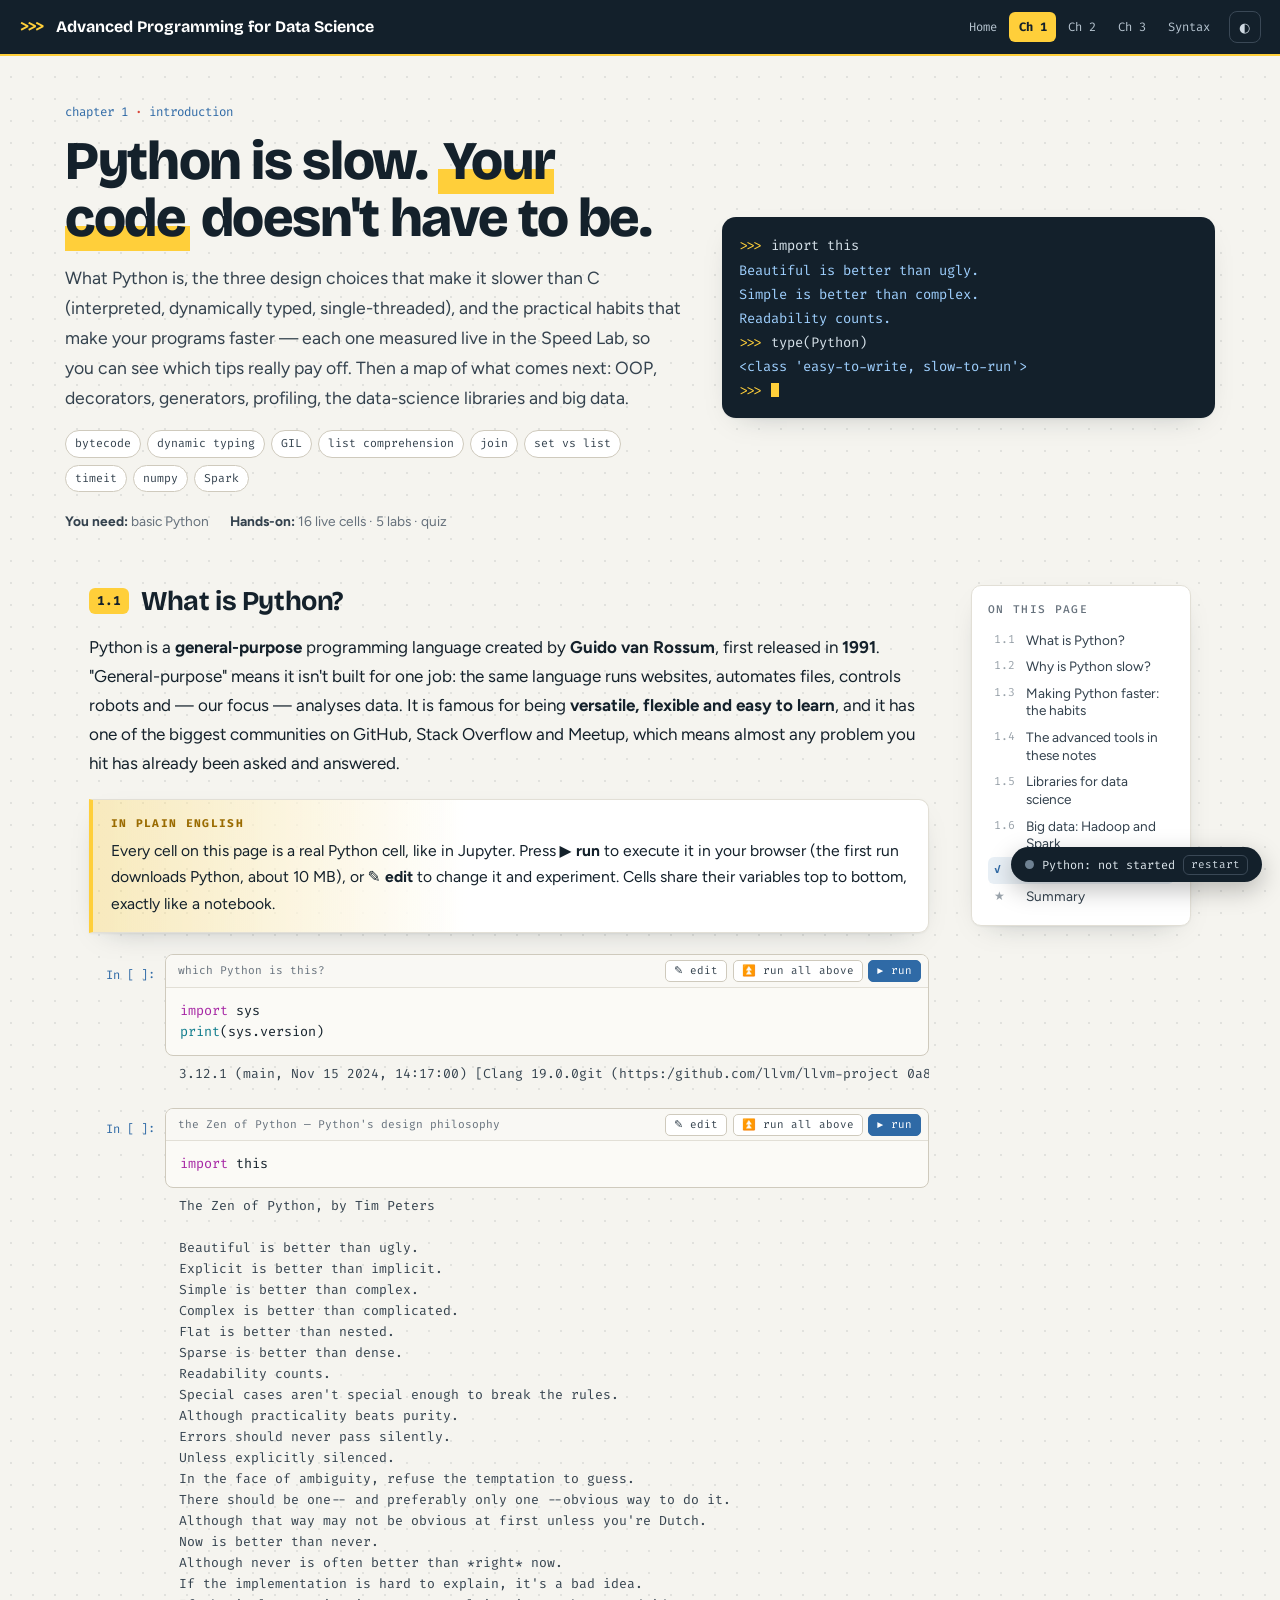
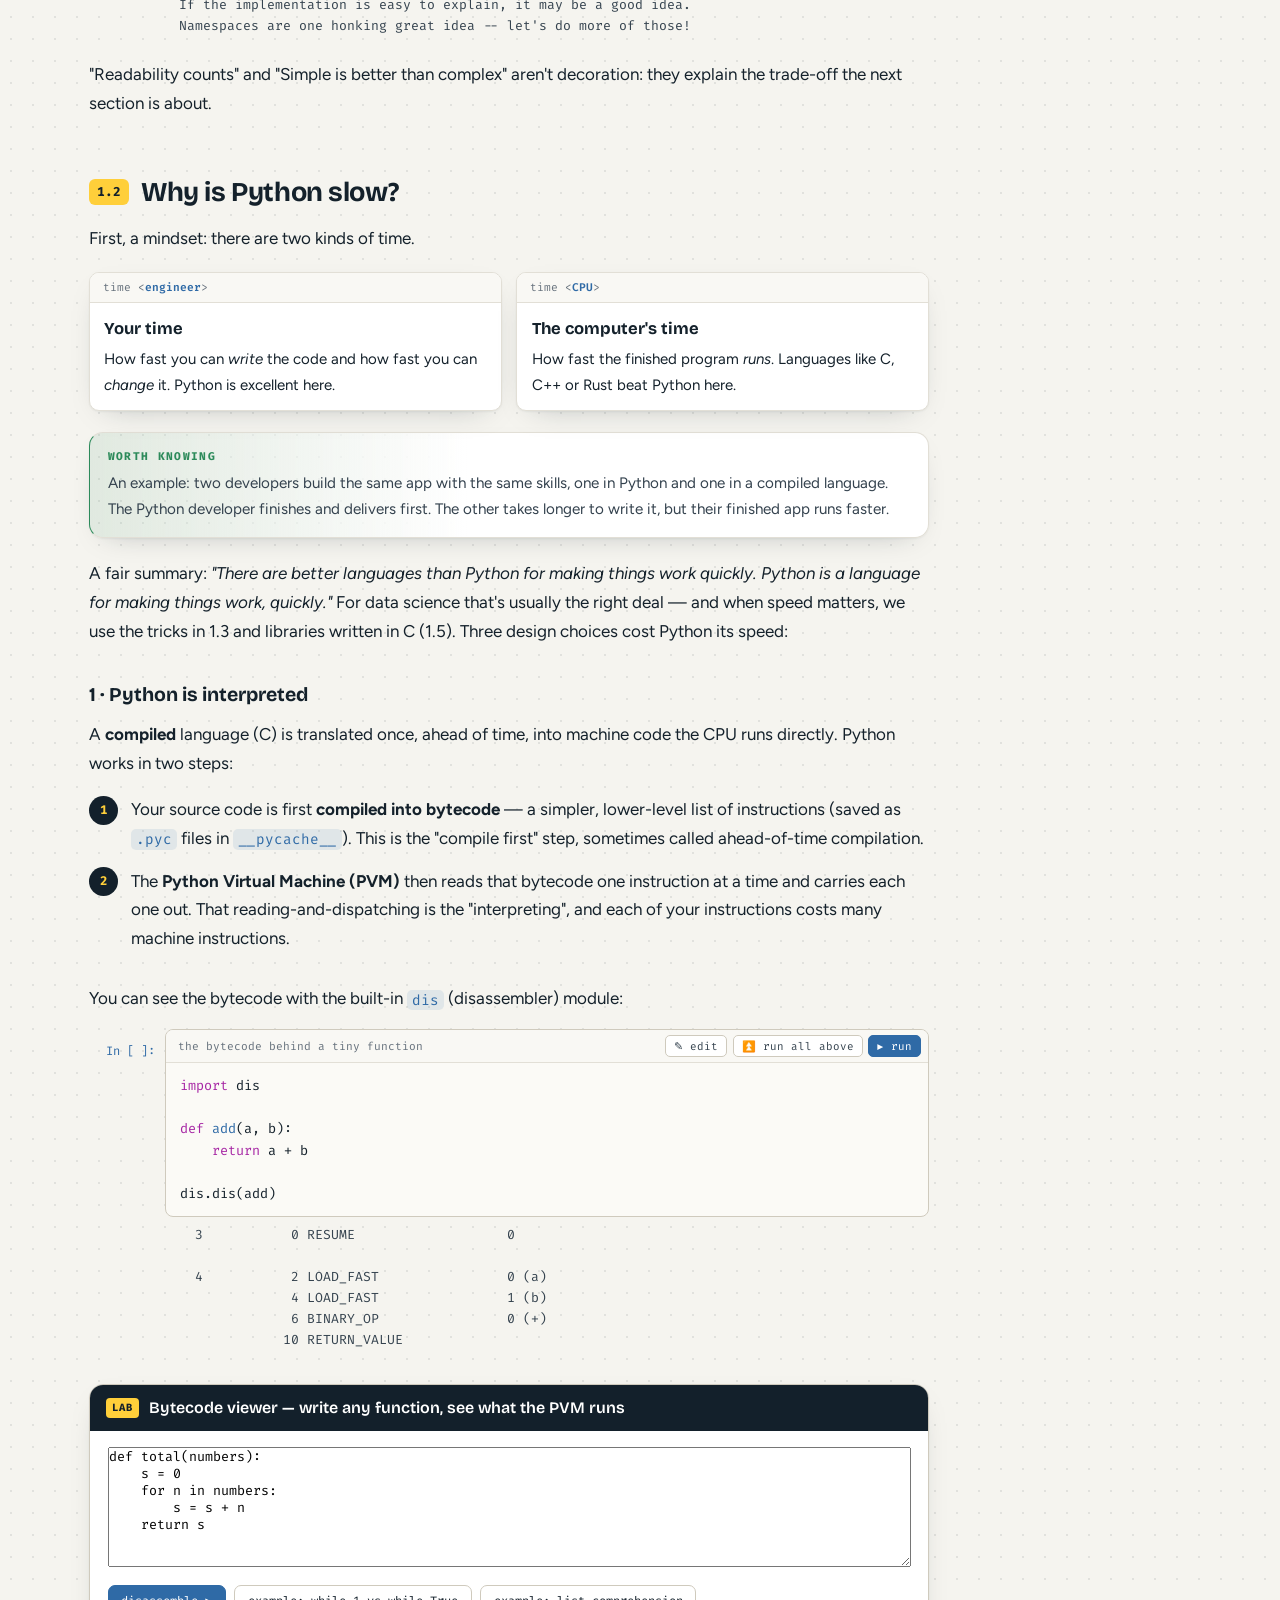
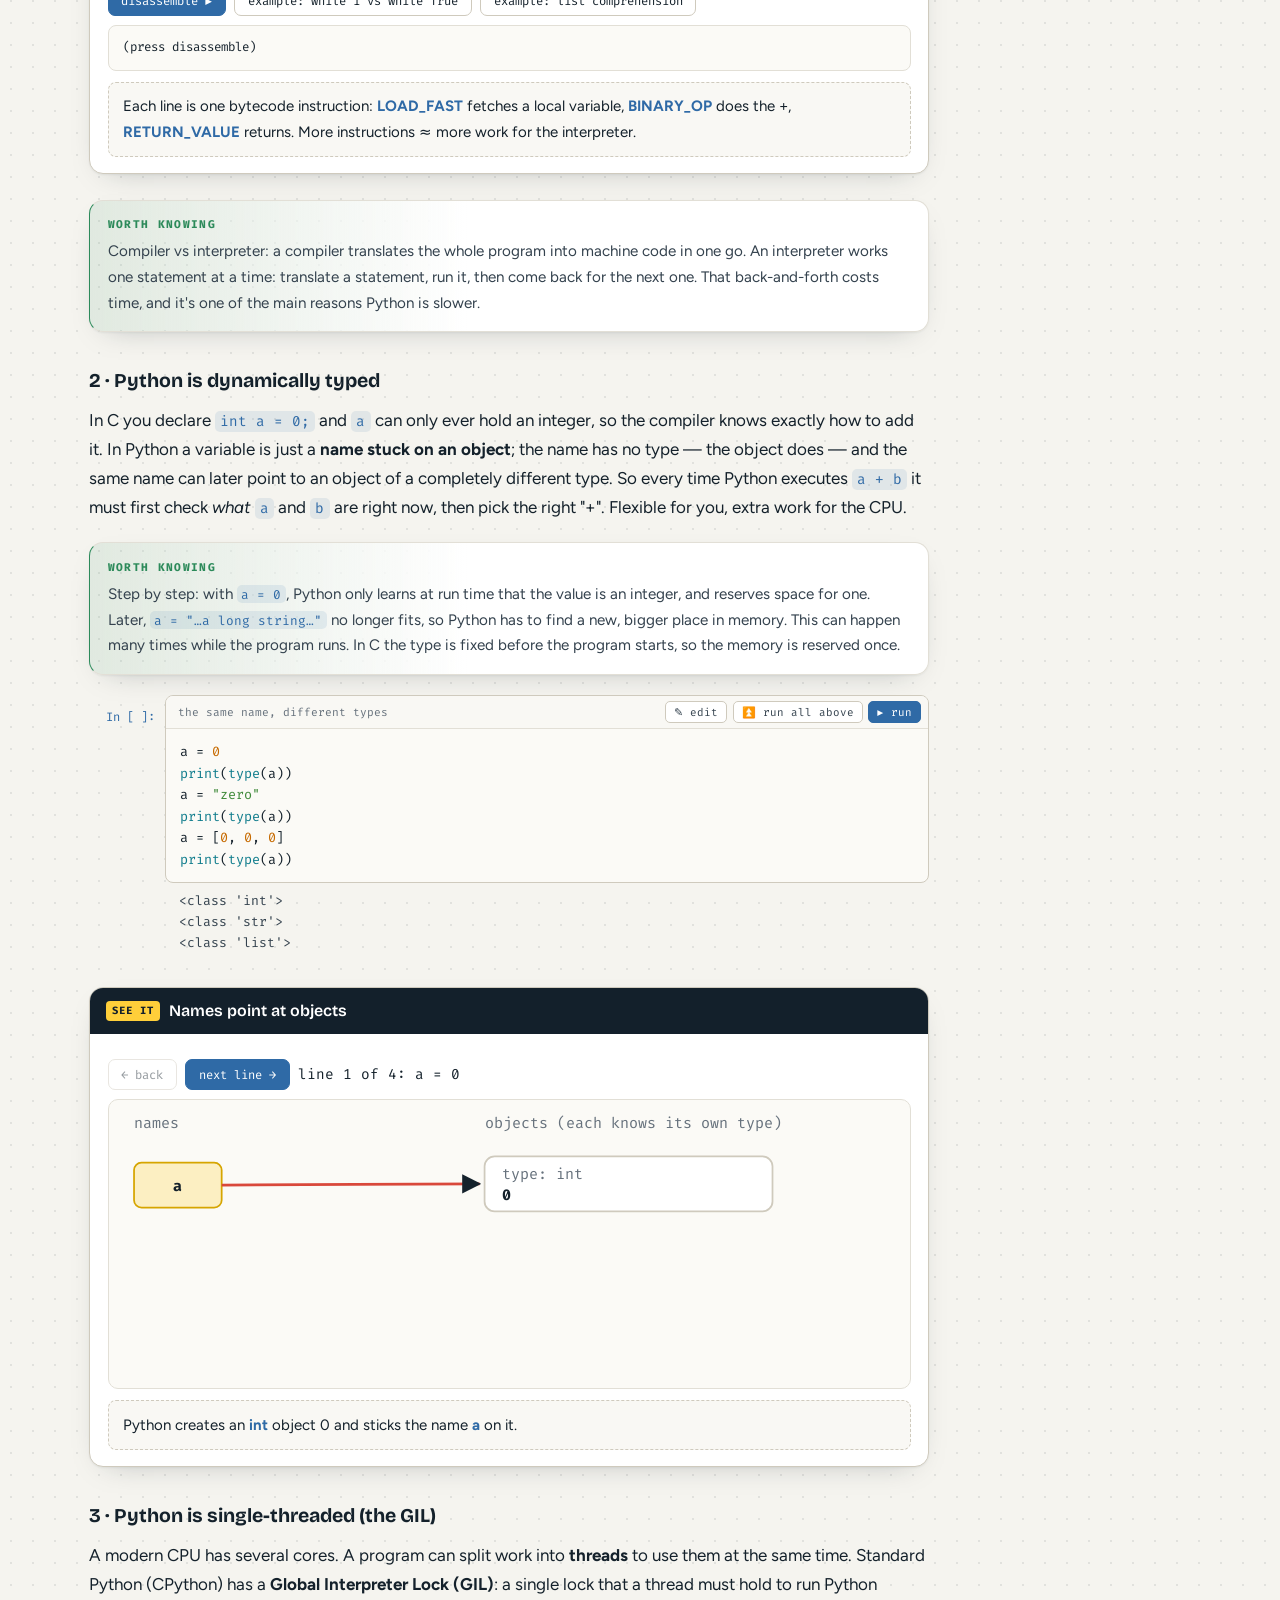
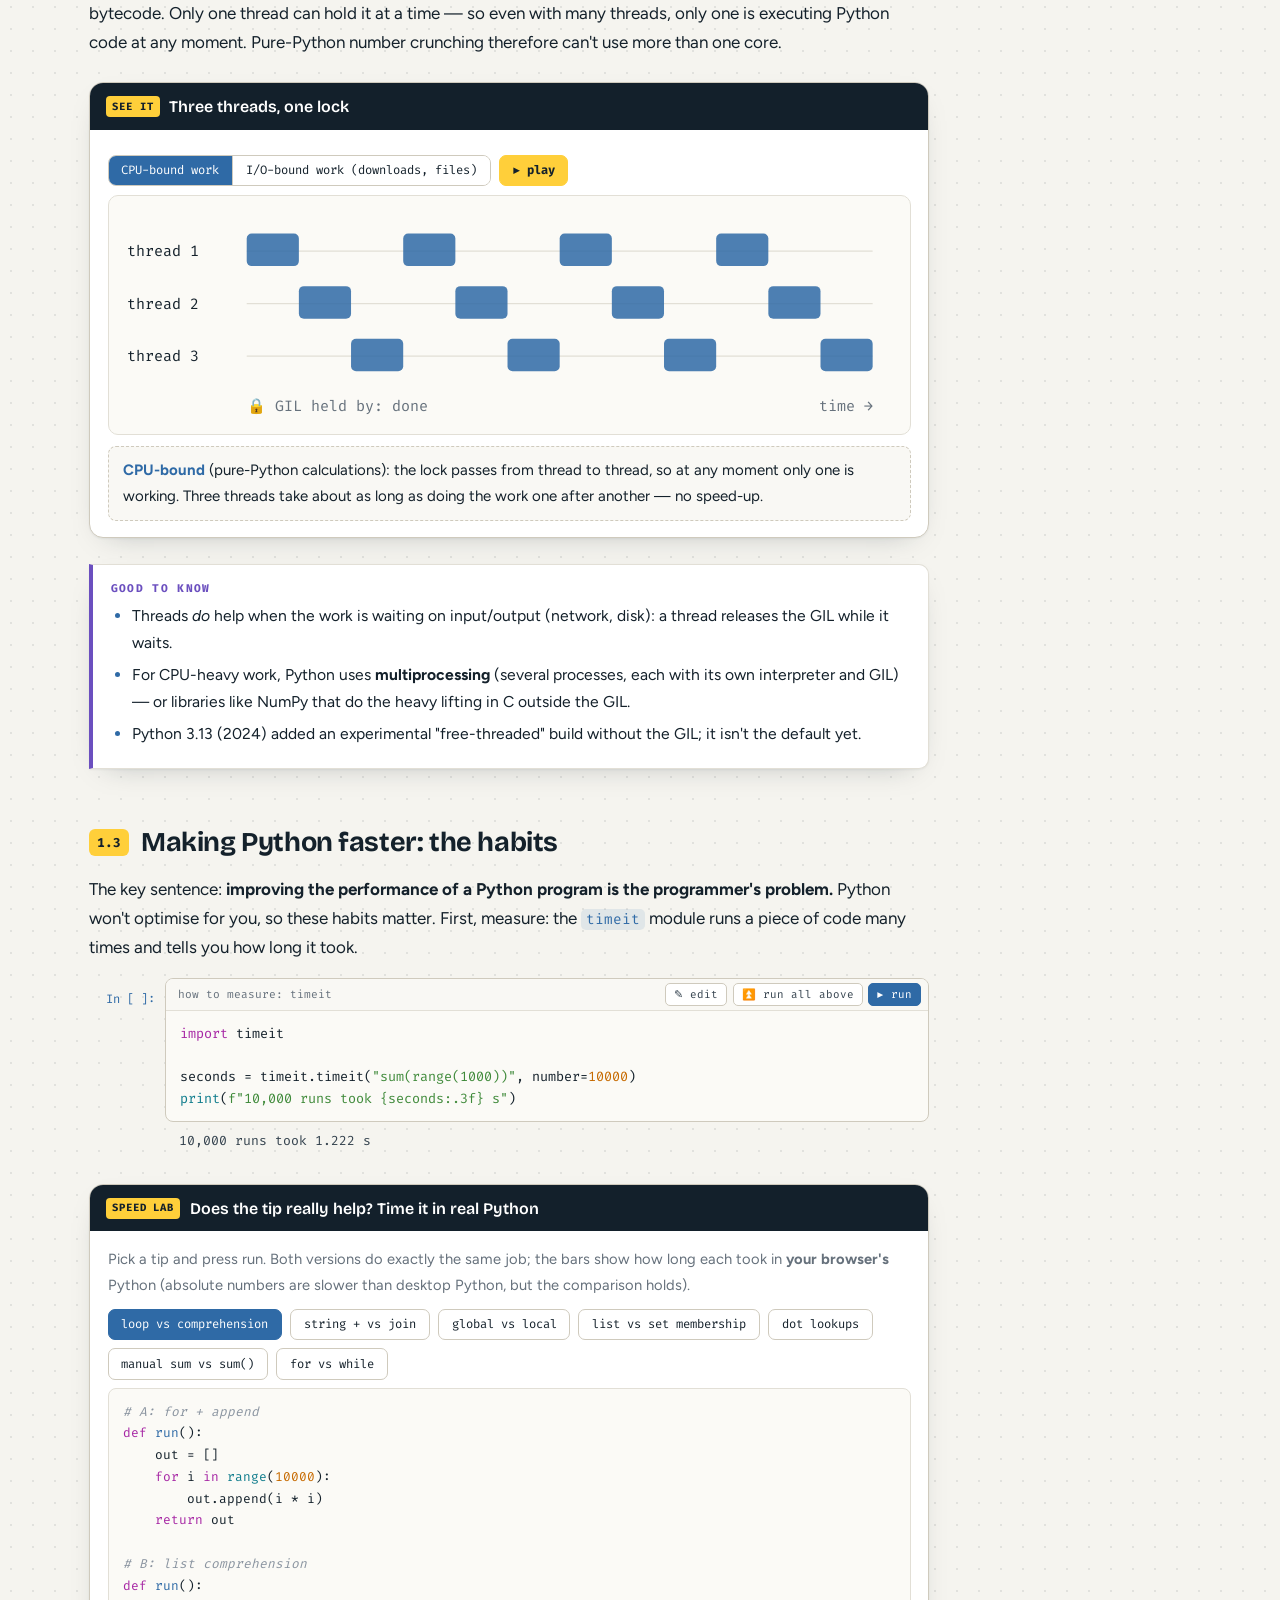
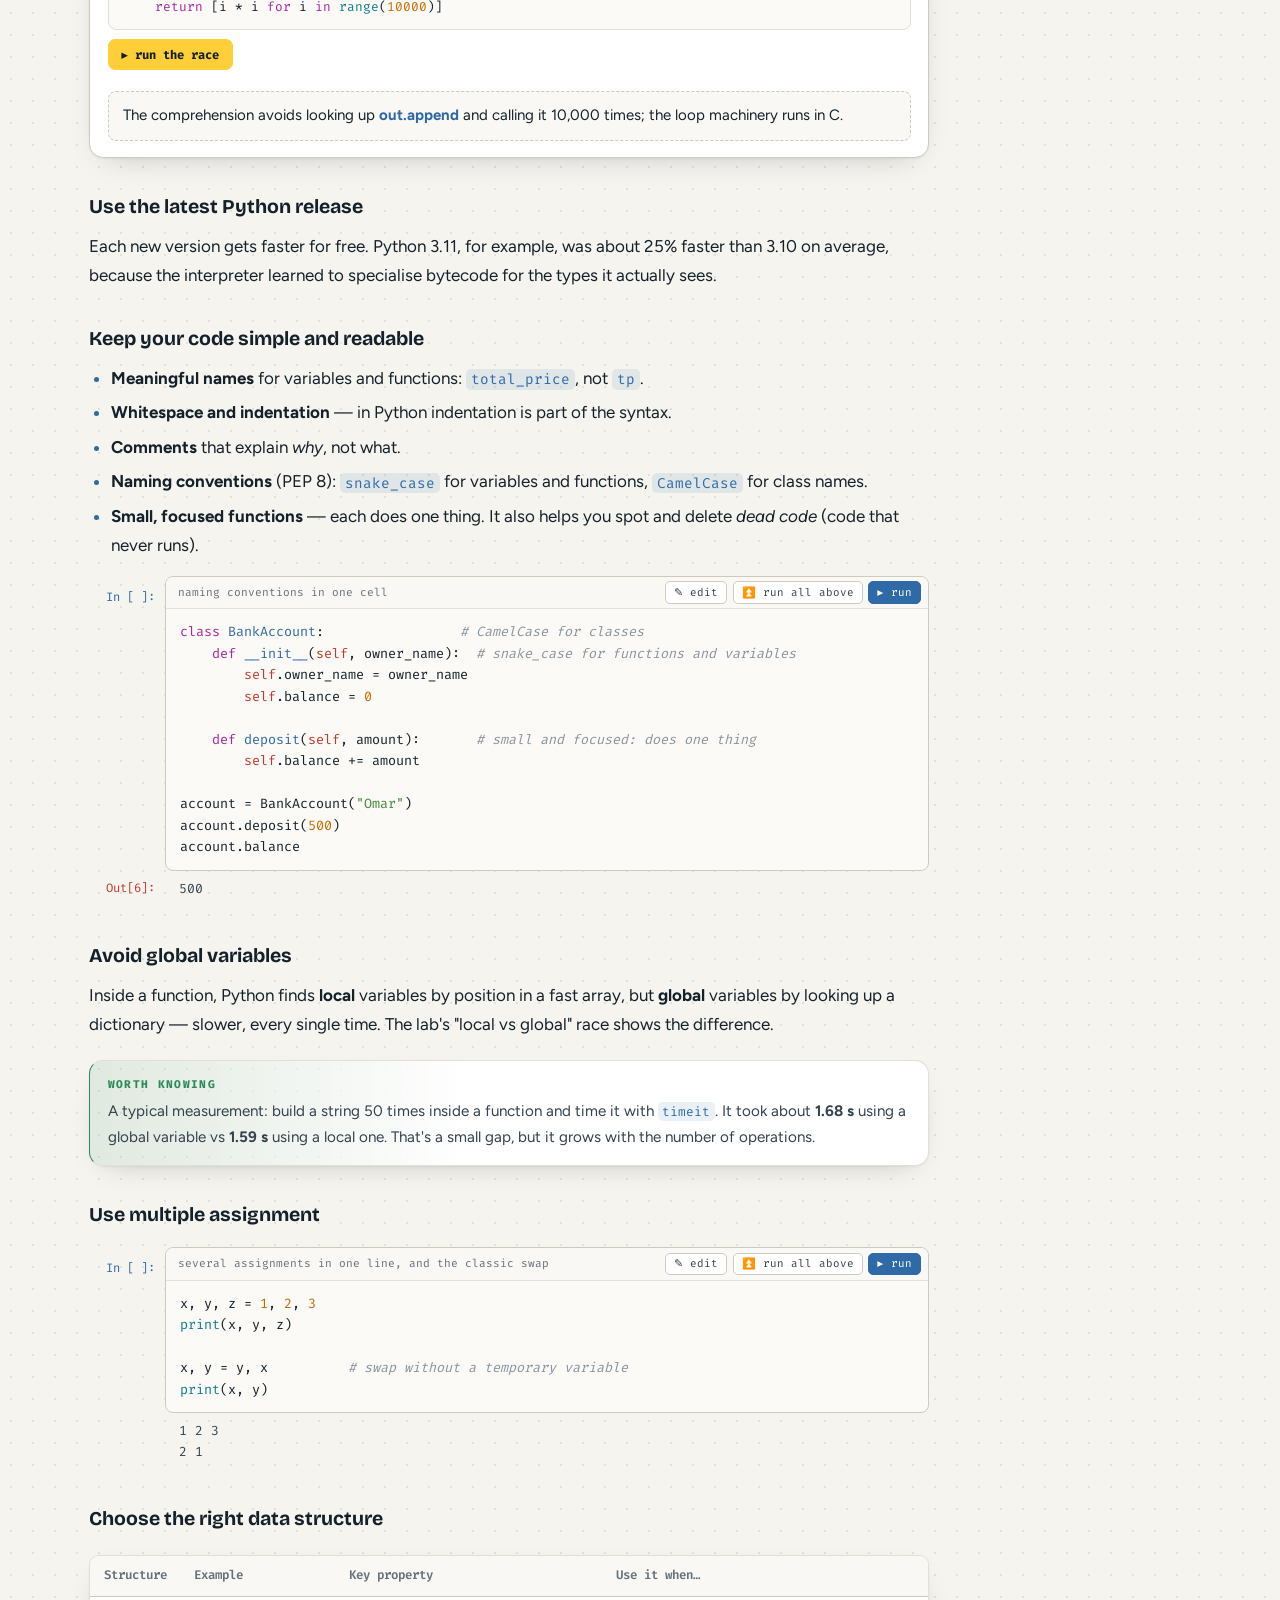
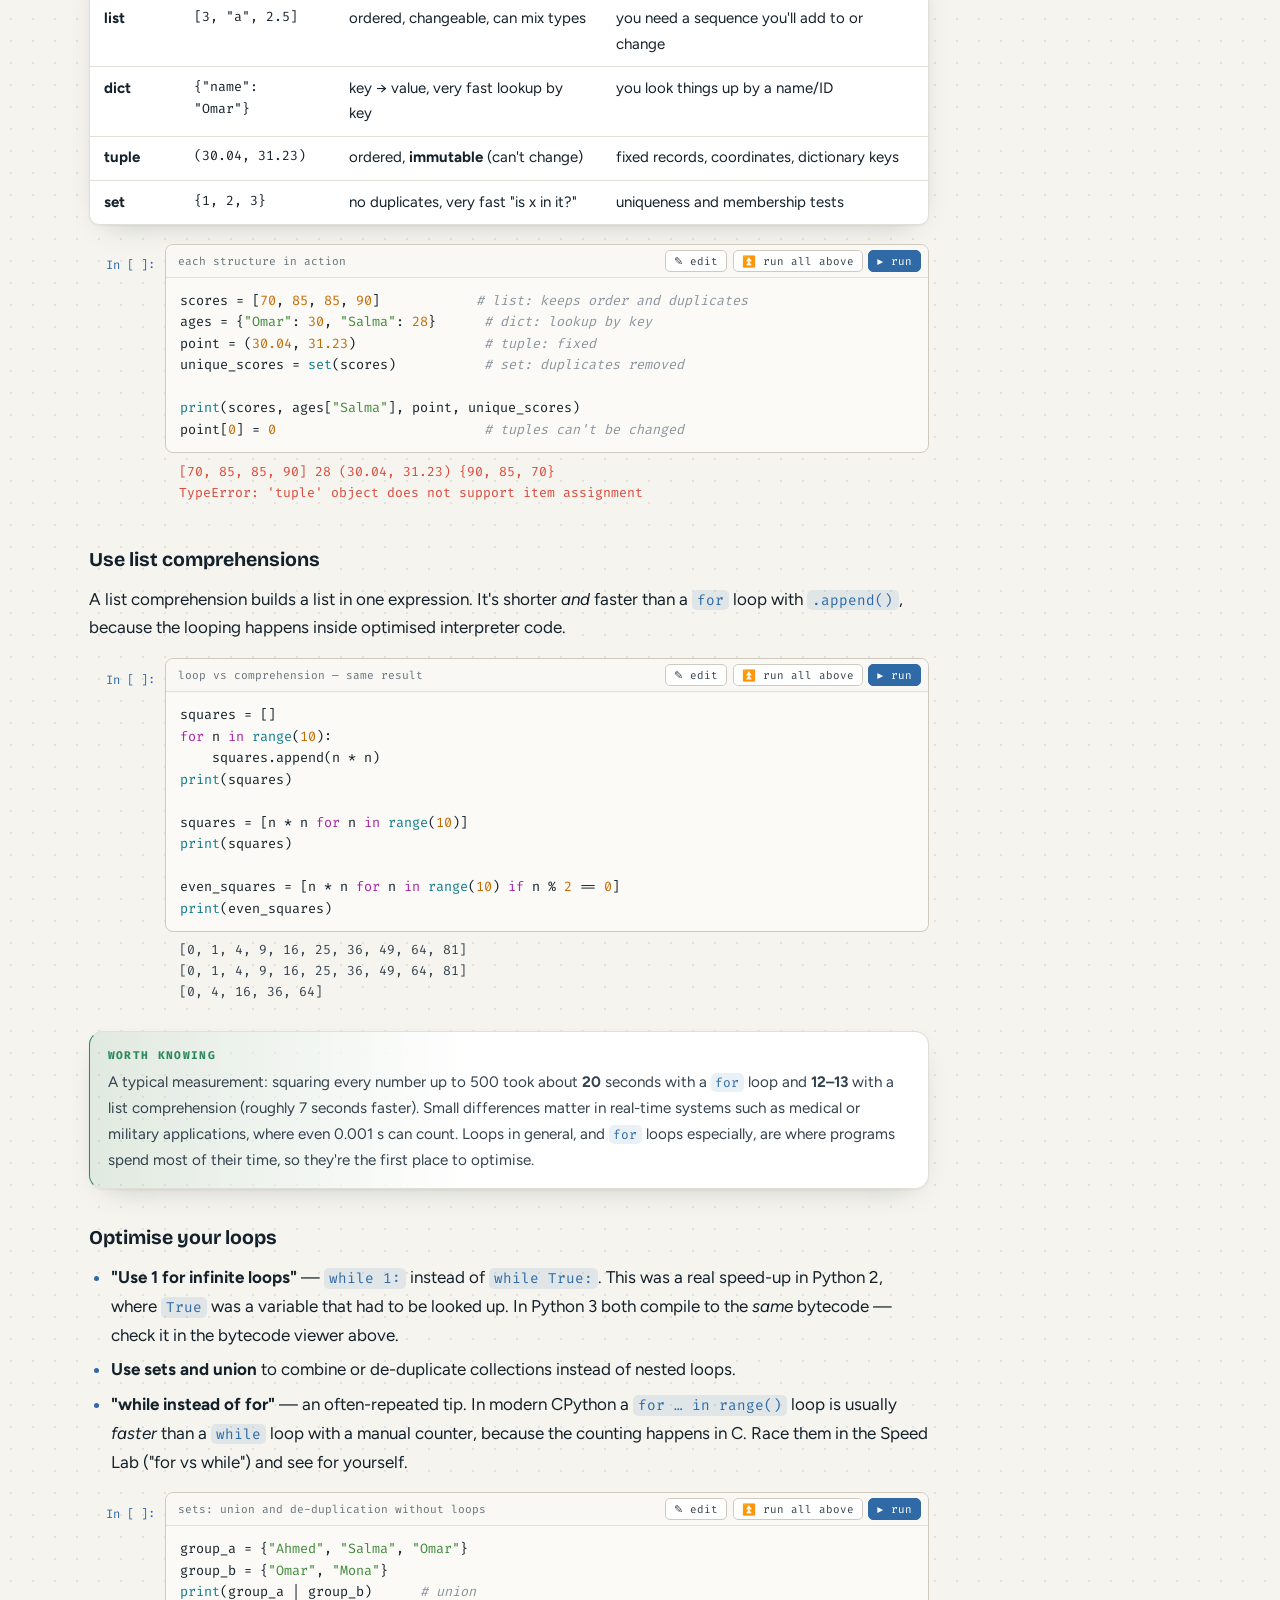
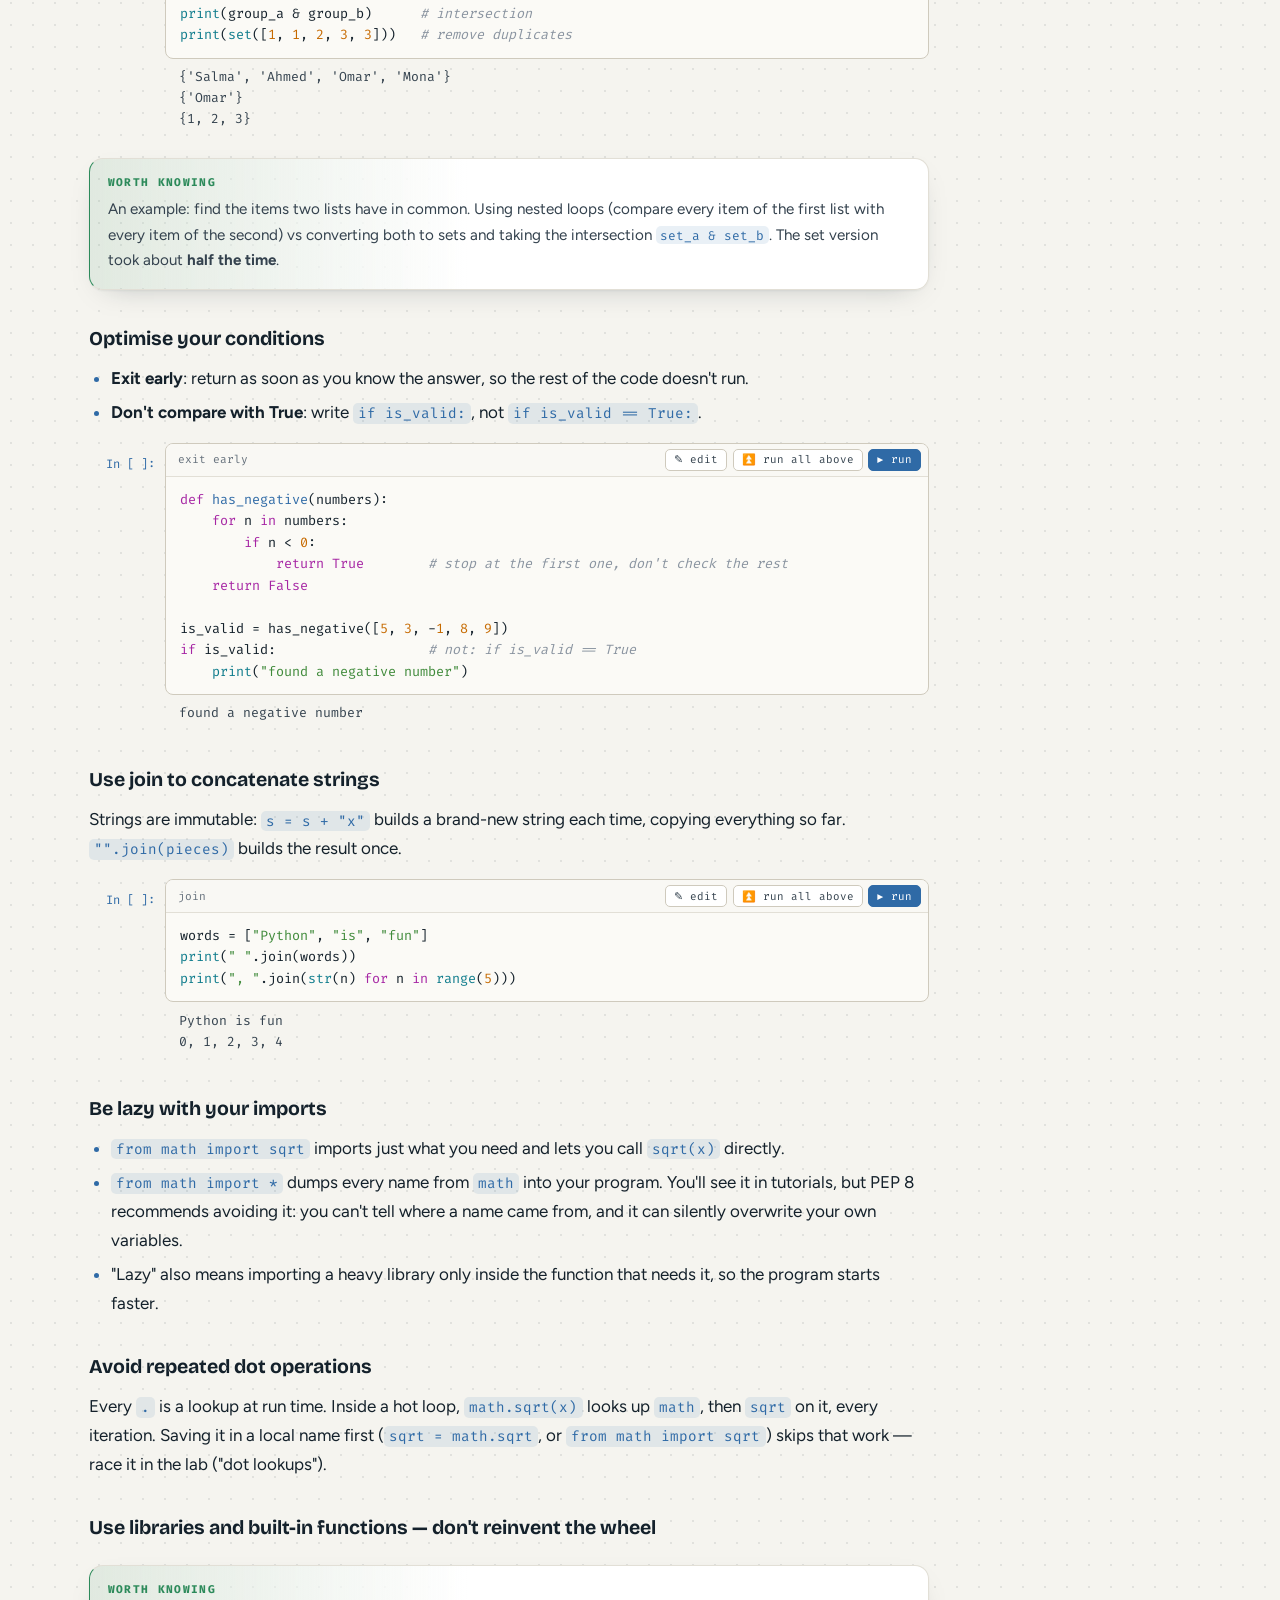
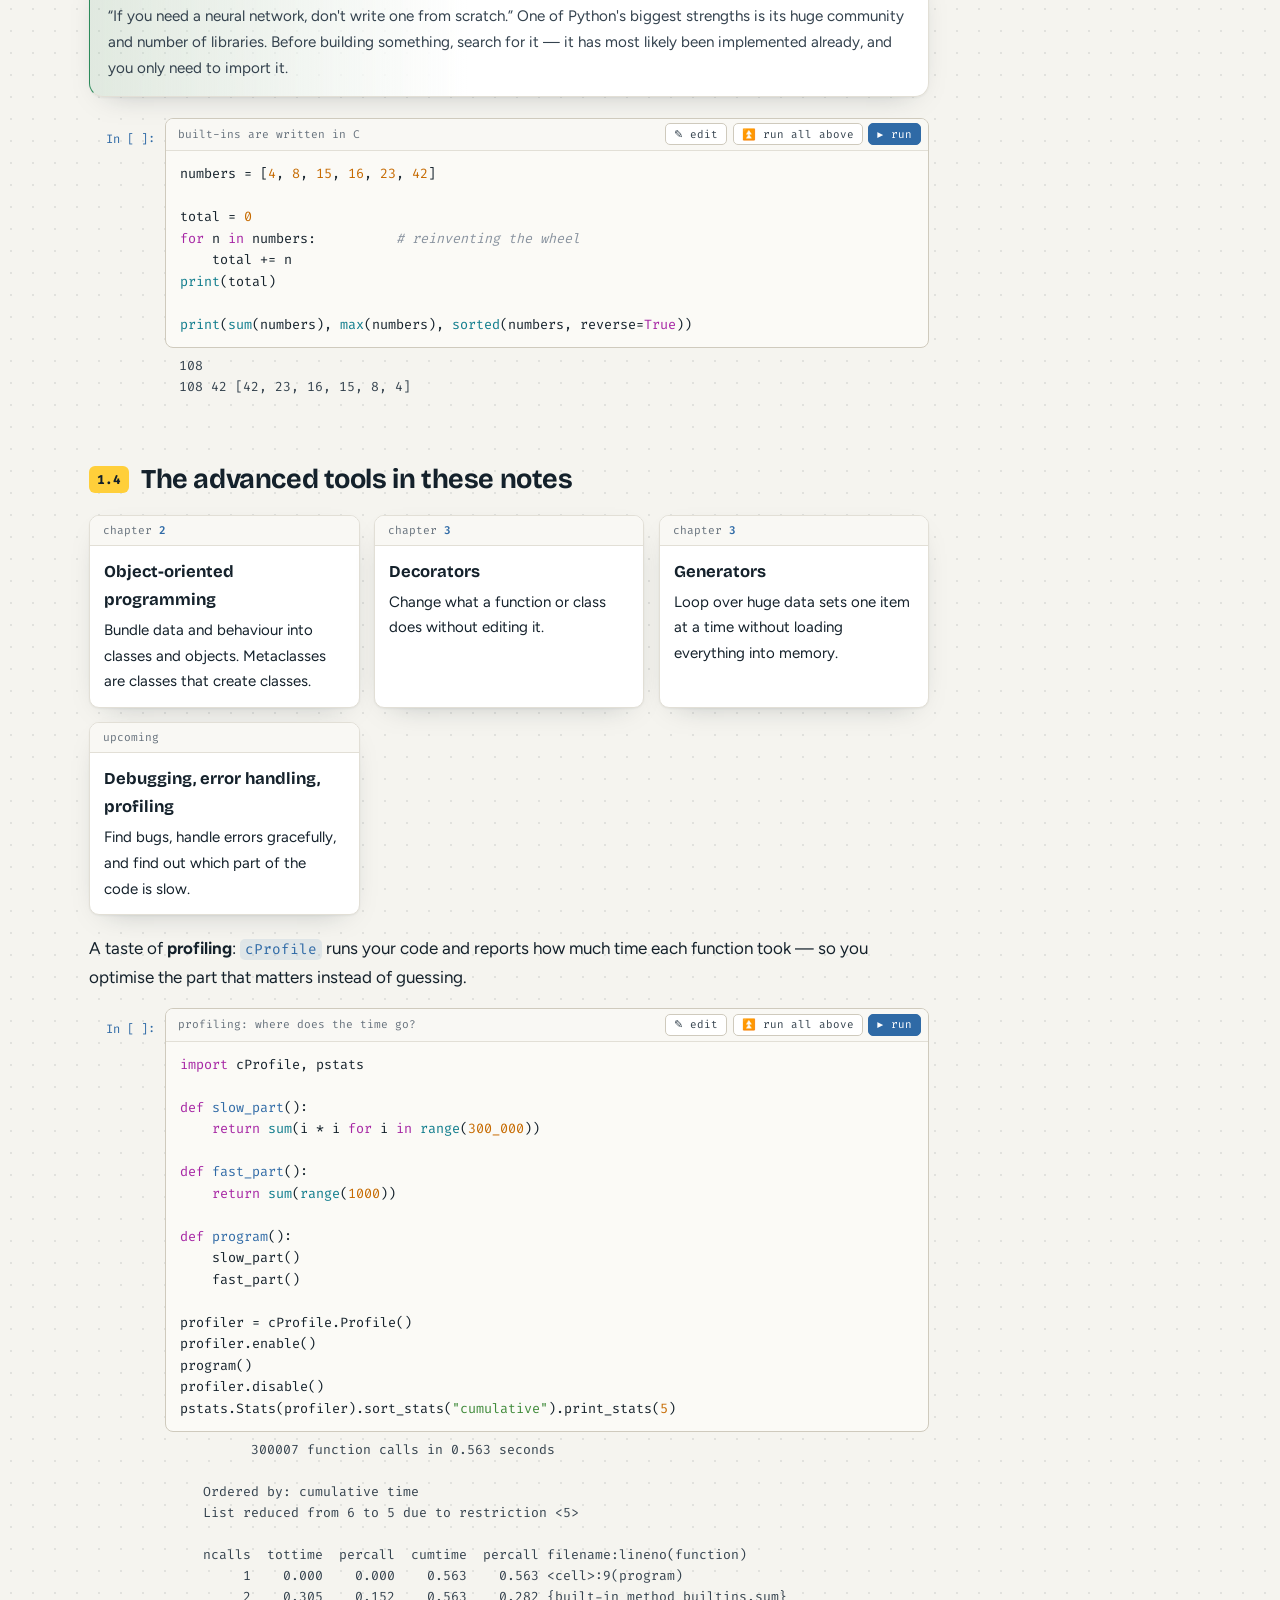
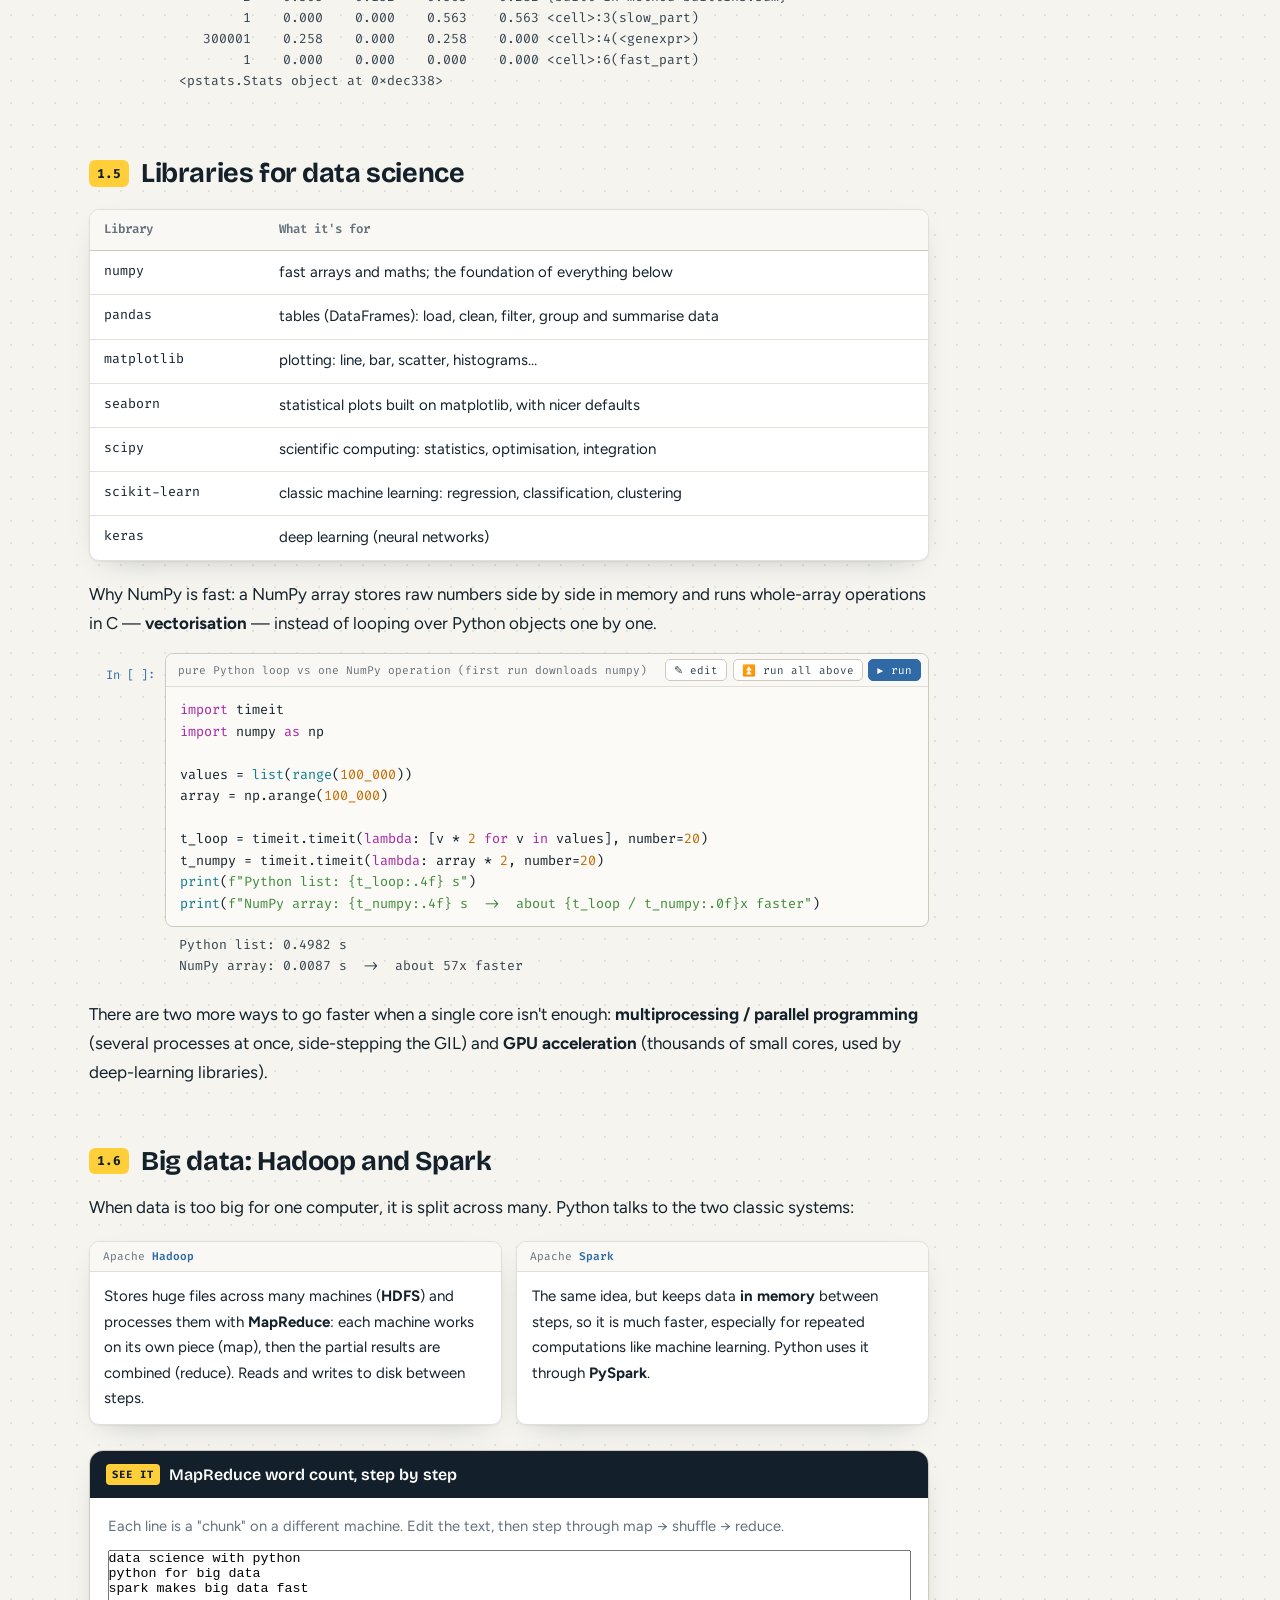
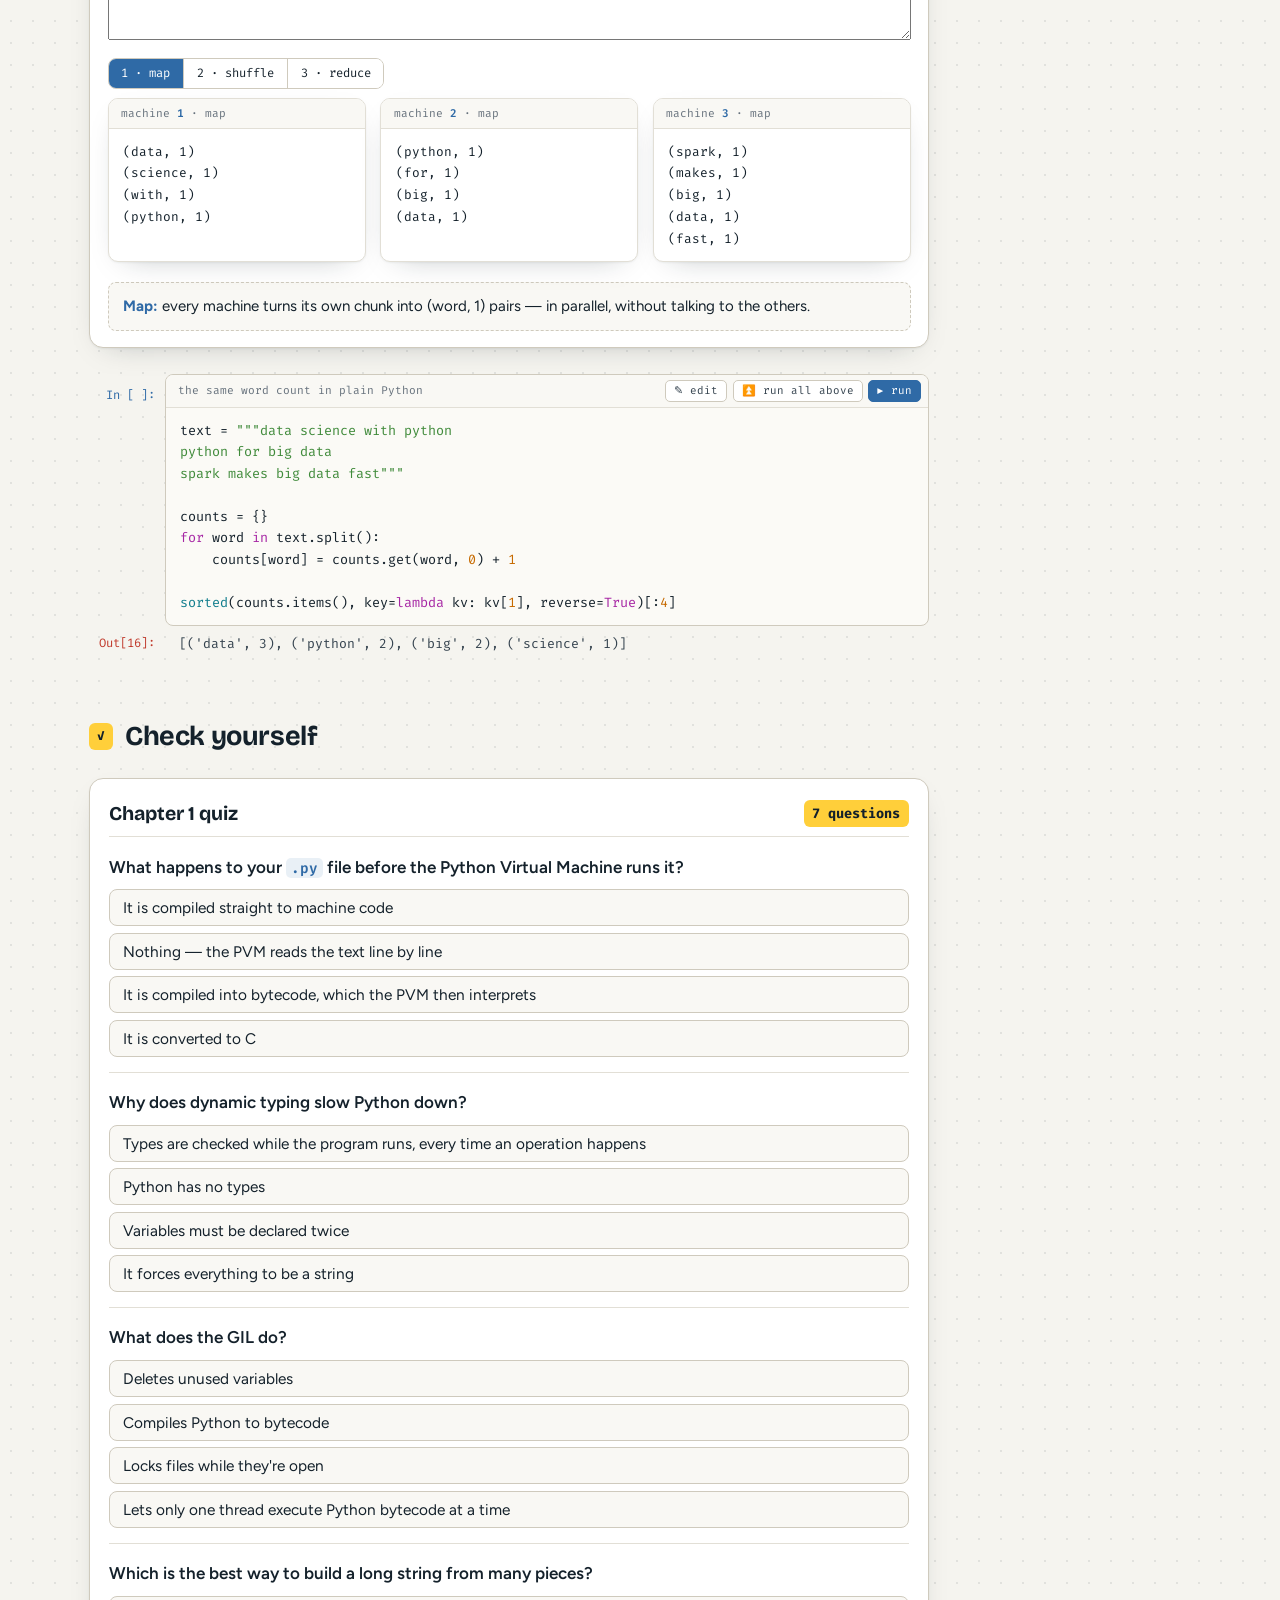
==== commit d9c8b369: "Make the site generic for anyone learning Python for data science Remove course-specific details (co" ====
--- a/lecture1.html
+++ b/lecture1.html
@@ -3,7 +3,7 @@
 <head>
 <meta charset="UTF-8">
 <meta name="viewport" content="width=device-width, initial-scale=1.0">
-<title>L1 · Python &amp; Performance — DS588</title>
+<title>Ch 1 · Python &amp; Performance — Advanced Programming for Data Science</title>
 <link rel="preconnect" href="https://fonts.googleapis.com">
 <link rel="preconnect" href="https://fonts.gstatic.com" crossorigin>
 <link href="https://fonts.googleapis.com/css2?family=Bricolage+Grotesque:opsz,wght@12..96,500..800&family=Figtree:ital,wght@0,400;0,600;0,700;1,400&family=Fira+Code:wght@400;600&display=swap" rel="stylesheet">
@@ -15,11 +15,11 @@
 <header class="hero">
   <div class="hero-inner">
     <div>
-      <div class="eyebrow">lecture 1 <b>·</b> introduction</div>
+      <div class="eyebrow">chapter 1 <b>·</b> introduction</div>
       <h1>Python is slow. <span class="u">Your code</span> doesn't have to be.</h1>
-      <p class="lead">What Python is, the three design choices that make it slower than C (interpreted, dynamically typed, single-threaded), and the practical habits that make your programs faster — each one measured live in the Speed Lab, so you can see which tips really pay off. Then a map of the course: OOP, decorators, generators, profiling, the data-science libraries and big data.</p>
+      <p class="lead">What Python is, the three design choices that make it slower than C (interpreted, dynamically typed, single-threaded), and the practical habits that make your programs faster — each one measured live in the Speed Lab, so you can see which tips really pay off. Then a map of what comes next: OOP, decorators, generators, profiling, the data-science libraries and big data.</p>
       <div class="tags"><span>bytecode</span><span>dynamic typing</span><span>GIL</span><span>list comprehension</span><span>join</span><span>set vs list</span><span>timeit</span><span>numpy</span><span>Spark</span></div>
-      <div class="meta"><span><b>Source:</b> DS588 Lecture 1.pdf (Salma Alhagry)</span><span><b>Video:</b> Lecture 1</span></div>
+      <div class="meta"><span><b>You need:</b> basic Python</span><span><b>Hands-on:</b> 16 live cells · 5 labs · quiz</span></div>
     </div>
     <div class="repl" aria-hidden="true"><span class="p">&gt;&gt;&gt;</span> import this<br><span class="o">Beautiful is better than ugly.</span><br><span class="o">Simple is better than complex.</span><br><span class="o">Readability counts.</span><br><span class="p">&gt;&gt;&gt;</span> type(Python)<br><span class="o">&lt;class 'easy-to-write, slow-to-run'&gt;</span><br><span class="p">&gt;&gt;&gt;</span> <span class="cursor"></span></div>
   </div>
@@ -68,13 +68,13 @@
     <div class="obj"><div class="ty">time &lt;<b>CPU</b>&gt;</div><div class="bd"><h4>The computer's time</h4><p>How fast the finished program <em>runs</em>. Languages like C, C++ or Rust beat Python here.</p></div></div>
   </div>
 
-  <div class="note lec"><div class="lbl">In the lecture</div><p>The lecturer's example: two developers build the same app with the same skills, one in Python and one in a compiled language. The Python developer finishes and delivers first. The other takes longer to write it, but their finished app runs faster.</p></div>
-  <p>The lecture's summary: <em>"There are better languages than Python for making things work quickly. Python is a language for making things work, quickly."</em> For data science that's usually the right deal — and when speed matters, we use the tricks in 1.3 and libraries written in C (1.5). Three design choices cost Python its speed:</p>
+  <div class="note lec"><div class="lbl">Worth knowing</div><p>An example: two developers build the same app with the same skills, one in Python and one in a compiled language. The Python developer finishes and delivers first. The other takes longer to write it, but their finished app runs faster.</p></div>
+  <p>A fair summary: <em>"There are better languages than Python for making things work quickly. Python is a language for making things work, quickly."</em> For data science that's usually the right deal — and when speed matters, we use the tricks in 1.3 and libraries written in C (1.5). Three design choices cost Python its speed:</p>
 
   <h3>1 · Python is interpreted</h3>
   <p>A <strong>compiled</strong> language (C) is translated once, ahead of time, into machine code the CPU runs directly. Python works in two steps:</p>
   <ol class="steps">
-    <li>Your source code is first <strong>compiled into bytecode</strong> — a simpler, lower-level list of instructions (saved as <code>.pyc</code> files in <code>__pycache__</code>). This is the "compile first" step the slide calls ahead-of-time compilation.</li>
+    <li>Your source code is first <strong>compiled into bytecode</strong> — a simpler, lower-level list of instructions (saved as <code>.pyc</code> files in <code>__pycache__</code>). This is the "compile first" step, sometimes called ahead-of-time compilation.</li>
     <li>The <strong>Python Virtual Machine (PVM)</strong> then reads that bytecode one instruction at a time and carries each one out. That reading-and-dispatching is the "interpreting", and each of your instructions costs many machine instructions.</li>
   </ol>
   <p>You can see the bytecode with the built-in <code>dis</code> (disassembler) module:</p>
@@ -105,12 +105,12 @@
   </div>
 
 
-  <div class="note lec"><div class="lbl">In the lecture</div><p>As explained in class: a compiler translates the whole program into machine code in one go. An interpreter works one statement at a time: translate a statement, run it, then come back for the next one. That back-and-forth costs time, and it's one of the main reasons Python is slower.</p></div>
+  <div class="note lec"><div class="lbl">Worth knowing</div><p>Compiler vs interpreter: a compiler translates the whole program into machine code in one go. An interpreter works one statement at a time: translate a statement, run it, then come back for the next one. That back-and-forth costs time, and it's one of the main reasons Python is slower.</p></div>
 
   <h3>2 · Python is dynamically typed</h3>
   <p>In C you declare <code>int a = 0;</code> and <code>a</code> can only ever hold an integer, so the compiler knows exactly how to add it. In Python a variable is just a <strong>name stuck on an object</strong>; the name has no type — the object does — and the same name can later point to an object of a completely different type. So every time Python executes <code>a + b</code> it must first check <em>what</em> <code>a</code> and <code>b</code> are right now, then pick the right "+". Flexible for you, extra work for the CPU.</p>
 
-  <div class="note lec"><div class="lbl">In the lecture</div><p>The lecturer's walk-through: with <code>a = 0</code>, Python only learns at run time that the value is an integer, and reserves space for one. Later, <code>a = "…a long string…"</code> no longer fits, so Python has to find a new, bigger place in memory. This can happen many times while the program runs. In C the type is fixed before the program starts, so the memory is reserved once.</p></div>
+  <div class="note lec"><div class="lbl">Worth knowing</div><p>Step by step: with <code>a = 0</code>, Python only learns at run time that the value is an integer, and reserves space for one. Later, <code>a = "…a long string…"</code> no longer fits, so Python has to find a new, bigger place in memory. This can happen many times while the program runs. In C the type is fixed before the program starts, so the memory is reserved once.</p></div>
   <div class="cell" data-label="the same name, different types"><pre class="py">a = 0
 print(type(a))
 a = "zero"
@@ -144,7 +144,7 @@
 
 <section class="section" id="s-tips">
   <div class="sec-head"><span class="sec-num">1.3</span><h2>Making Python faster: the habits</h2></div>
-  <p>The lecture's key sentence: <strong>improving the performance of a Python program is the programmer's problem.</strong> Python won't optimise for you, so these habits matter. First, measure: the <code>timeit</code> module runs a piece of code many times and tells you how long it took.</p>
+  <p>The key sentence: <strong>improving the performance of a Python program is the programmer's problem.</strong> Python won't optimise for you, so these habits matter. First, measure: the <code>timeit</code> module runs a piece of code many times and tells you how long it took.</p>
   <div class="cell" data-label="how to measure: timeit"><pre class="py">import timeit
 
 seconds = timeit.timeit("sum(range(1000))", number=10000)
@@ -189,7 +189,7 @@
 
   <h3>Avoid global variables</h3>
   <p>Inside a function, Python finds <strong>local</strong> variables by position in a fast array, but <strong>global</strong> variables by looking up a dictionary — slower, every single time. The lab's "local vs global" race shows the difference.</p>
-  <div class="note lec"><div class="lbl">In the lecture</div><p>The demo in class built a string 50 times inside a function and timed it with <code>timeit</code>: about <b>1.68 s</b> using a global variable vs <b>1.59 s</b> using a local one. That's a small gap, but it grows with the number of operations.</p></div>
+  <div class="note lec"><div class="lbl">Worth knowing</div><p>A typical measurement: build a string 50 times inside a function and time it with <code>timeit</code>. It took about <b>1.68 s</b> using a global variable vs <b>1.59 s</b> using a local one. That's a small gap, but it grows with the number of operations.</p></div>
 
   <h3>Use multiple assignment</h3>
   <div class="cell" data-label="several assignments in one line, and the classic swap"><pre class="py">x, y, z = 1, 2, 3
@@ -233,13 +233,13 @@
   <pre class="o">[0, 1, 4, 9, 16, 25, 36, 49, 64, 81]
 [0, 1, 4, 9, 16, 25, 36, 49, 64, 81]
 [0, 4, 16, 36, 64]</pre></div>
-  <div class="note lec"><div class="lbl">In the lecture</div><p>In class, squaring every number up to 500 took about <b>20</b> with a <code>for</code> loop and <b>12–13</b> with a list comprehension (roughly 7 seconds faster). The lecturer stressed that small differences matter in real-time systems such as medical or military applications, where even 0.001 s can count. Loops in general, and <code>for</code> loops especially, are where programs spend most of their time, so they're the first place to optimise.</p></div>
+  <div class="note lec"><div class="lbl">Worth knowing</div><p>A typical measurement: squaring every number up to 500 took about <b>20</b> seconds with a <code>for</code> loop and <b>12–13</b> with a list comprehension (roughly 7 seconds faster). Small differences matter in real-time systems such as medical or military applications, where even 0.001 s can count. Loops in general, and <code>for</code> loops especially, are where programs spend most of their time, so they're the first place to optimise.</p></div>
 
   <h3>Optimise your loops</h3>
   <ul>
     <li><strong>"Use 1 for infinite loops"</strong> — <code>while 1:</code> instead of <code>while True:</code>. This was a real speed-up in Python 2, where <code>True</code> was a variable that had to be looked up. In Python 3 both compile to the <em>same</em> bytecode — check it in the bytecode viewer above.</li>
     <li><strong>Use sets and union</strong> to combine or de-duplicate collections instead of nested loops.</li>
-    <li><strong>"while instead of for"</strong> — the slide's tip. In modern CPython a <code>for … in range()</code> loop is usually <em>faster</em> than a <code>while</code> loop with a manual counter, because the counting happens in C. Race them in the Speed Lab ("for vs while") and see for yourself.</li>
+    <li><strong>"while instead of for"</strong> — an often-repeated tip. In modern CPython a <code>for … in range()</code> loop is usually <em>faster</em> than a <code>while</code> loop with a manual counter, because the counting happens in C. Race them in the Speed Lab ("for vs while") and see for yourself.</li>
   </ul>
   <div class="cell" data-label="sets: union and de-duplication without loops"><pre class="py">group_a = {"Ahmed", "Salma", "Omar"}
 group_b = {"Omar", "Mona"}
@@ -249,7 +249,7 @@
   <pre class="o">{'Salma', 'Ahmed', 'Omar', 'Mona'}
 {'Omar'}
 {1, 2, 3}</pre></div>
-  <div class="note lec"><div class="lbl">In the lecture</div><p>The class example: find the items two lists have in common. Using nested loops (compare every item of the first list with every item of the second) vs converting both to sets and taking the intersection <code>set_a &amp; set_b</code>. The set version took about <b>half the time</b>.</p></div>
+  <div class="note lec"><div class="lbl">Worth knowing</div><p>An example: find the items two lists have in common. Using nested loops (compare every item of the first list with every item of the second) vs converting both to sets and taking the intersection <code>set_a &amp; set_b</code>. The set version took about <b>half the time</b>.</p></div>
 
   <h3>Optimise your conditions</h3>
   <ul>
@@ -278,7 +278,7 @@
   <h3>Be lazy with your imports</h3>
   <ul>
     <li><code>from math import sqrt</code> imports just what you need and lets you call <code>sqrt(x)</code> directly.</li>
-    <li><code>from math import *</code> dumps every name from <code>math</code> into your program. It's on the slide, but PEP 8 recommends avoiding it: you can't tell where a name came from, and it can silently overwrite your own variables.</li>
+    <li><code>from math import *</code> dumps every name from <code>math</code> into your program. You'll see it in tutorials, but PEP 8 recommends avoiding it: you can't tell where a name came from, and it can silently overwrite your own variables.</li>
     <li>"Lazy" also means importing a heavy library only inside the function that needs it, so the program starts faster.</li>
   </ul>
 
@@ -286,7 +286,7 @@
   <p>Every <code>.</code> is a lookup at run time. Inside a hot loop, <code>math.sqrt(x)</code> looks up <code>math</code>, then <code>sqrt</code> on it, every iteration. Saving it in a local name first (<code>sqrt = math.sqrt</code>, or <code>from math import sqrt</code>) skips that work — race it in the lab ("dot lookups").</p>
 
   <h3>Use libraries and built-in functions — don't reinvent the wheel</h3>
-  <div class="note lec"><div class="lbl">In the lecture</div><p>“If you need a neural network, don't write one from scratch.” One of Python's biggest strengths is its huge community and number of libraries. Before building something, search for it — it has most likely been implemented already, and you only need to import it.</p></div>
+  <div class="note lec"><div class="lbl">Worth knowing</div><p>“If you need a neural network, don't write one from scratch.” One of Python's biggest strengths is its huge community and number of libraries. Before building something, search for it — it has most likely been implemented already, and you only need to import it.</p></div>
   <div class="cell" data-label="built-ins are written in C"><pre class="py">numbers = [4, 8, 15, 16, 23, 42]
 
 total = 0
@@ -300,11 +300,11 @@
 </section>
 
 <section class="section" id="s-map">
-  <div class="sec-head"><span class="sec-num">1.4</span><h2>The advanced tools this course covers</h2></div>
+  <div class="sec-head"><span class="sec-num">1.4</span><h2>The advanced tools in these notes</h2></div>
   <div class="grid">
-    <div class="obj"><div class="ty">lecture <b>2</b></div><div class="bd"><h4>Object-oriented programming</h4><p>Bundle data and behaviour into classes and objects. Metaclasses are classes that create classes.</p></div></div>
-    <div class="obj"><div class="ty">lecture <b>3</b></div><div class="bd"><h4>Decorators</h4><p>Change what a function or class does without editing it.</p></div></div>
-    <div class="obj"><div class="ty">lecture <b>3</b></div><div class="bd"><h4>Generators</h4><p>Loop over huge data sets one item at a time without loading everything into memory.</p></div></div>
+    <div class="obj"><div class="ty">chapter <b>2</b></div><div class="bd"><h4>Object-oriented programming</h4><p>Bundle data and behaviour into classes and objects. Metaclasses are classes that create classes.</p></div></div>
+    <div class="obj"><div class="ty">chapter <b>3</b></div><div class="bd"><h4>Decorators</h4><p>Change what a function or class does without editing it.</p></div></div>
+    <div class="obj"><div class="ty">chapter <b>3</b></div><div class="bd"><h4>Generators</h4><p>Loop over huge data sets one item at a time without loading everything into memory.</p></div></div>
     <div class="obj"><div class="ty">upcoming</div><div class="bd"><h4>Debugging, error handling, profiling</h4><p>Find bugs, handle errors gracefully, and find out which part of the code is slow.</p></div></div>
   </div>
   <p>A taste of <strong>profiling</strong>: <code>cProfile</code> runs your code and reports how much time each function took — so you optimise the part that matters instead of guessing.</p>
@@ -364,7 +364,7 @@
 print(f"NumPy array: {t_numpy:.4f} s  ->  about {t_loop / t_numpy:.0f}x faster")</pre>
   <pre class="o">Python list: 0.4982 s
 NumPy array: 0.0087 s  -&gt;  about 57x faster</pre></div>
-  <p>The lecture also lists two more ways to go faster when a single core isn't enough: <strong>multiprocessing / parallel programming</strong> (several processes at once, side-stepping the GIL) and <strong>GPU acceleration</strong> (thousands of small cores, used by deep-learning libraries).</p>
+  <p>There are two more ways to go faster when a single core isn't enough: <strong>multiprocessing / parallel programming</strong> (several processes at once, side-stepping the GIL) and <strong>GPU acceleration</strong> (thousands of small cores, used by deep-learning libraries).</p>
 </section>
 
 <section class="section" id="s-big">
@@ -398,27 +398,10 @@
   <pre class="o" data-out="expr">[('data', 3), ('python', 2), ('big', 2), ('science', 1)]</pre></div>
 </section>
 
-<section class="section" id="s-logistics">
-  <div class="sec-head"><span class="sec-num">1.7</span><h2>Course logistics</h2></div>
-  <div class="table-wrap"><table class="t">
-    <tr><th>Component</th><th>Weight</th></tr>
-    <tr><td>Assignments</td><td class="mono">10%</td></tr>
-    <tr><td>Project</td><td class="mono">30%</td></tr>
-    <tr><td>Final exam</td><td class="mono">60%</td></tr>
-  </table></div>
-  <ul>
-    <li><strong>Assignments (10%)</strong> — the deadline is strict. The lecturer was clear that work submitted after the deadline, even by half a minute, won't be accepted.</li>
-    <li><strong>Project (30%)</strong> — at the end of the semester, in teams of 2–3 students (no more than 3). Apply what the course covers with Python libraries: machine learning, deep learning or data analysis. There's a discussion/presentation of each project.</li>
-    <li><strong>Final exam (60%)</strong>.</li>
-  </ul>
-  <p>References are given inside each lecture.</p>
-  <div class="note lec"><div class="lbl">In the lecture</div><p>Later in the course, if time allows: Python on the GPU (to speed up execution), and the Apache Hadoop and Apache Spark tools from 1.6.</p></div>
-</section>
-
 <section class="section" id="s-quiz">
   <div class="sec-head"><span class="sec-num">✓</span><h2>Check yourself</h2></div>
   <div class="quiz" data-id="l1">
-    <div class="quiz-top"><h3>Lecture 1 quiz</h3><span class="quiz-score"></span></div>
+    <div class="quiz-top"><h3>Chapter 1 quiz</h3><span class="quiz-score"></span></div>
     <div class="q" data-a="2"><div class="q-text">What happens to your <code>.py</code> file before the Python Virtual Machine runs it?</div>
       <div class="q-opts"><button class="q-opt">It is compiled straight to machine code</button><button class="q-opt">Nothing — the PVM reads the text line by line</button><button class="q-opt">It is compiled into bytecode, which the PVM then interprets</button><button class="q-opt">It is converted to C</button></div>
       <div class="q-fb">Source → bytecode (<code>dis</code> shows it) → interpreted by the PVM. That interpretation step is a big part of why Python is slower than C.</div></div>
@@ -561,7 +544,7 @@
       builtin: { name: 'manual sum vs sum()', a: ['for loop total', 'def run():\n    total = 0\n    for i in range(10000):\n        total += i\n    return total'], b: ['built-in sum()', 'def run():\n    return sum(range(10000))'], n: 100,
         exp: '<b>sum()</b> is written in C, so the whole loop happens outside the interpreter. Don\'t reinvent the wheel.' },
       forwhile: { name: 'for vs while', a: ['while + counter', 'def run():\n    i = 0\n    total = 0\n    while i < 10000:\n        total += i\n        i += 1\n    return total'], b: ['for + range', 'def run():\n    total = 0\n    for i in range(10000):\n        total += i\n    return total'], n: 100,
-        exp: 'The slide suggests <i>while instead of for</i>, but in modern Python the <b>for</b> loop usually wins: <b>range</b> does the counting in C, while the <b>while</b> loop runs an extra comparison and addition in Python every iteration. Always measure tips yourself!' }
+        exp: 'A common tip says <i>while instead of for</i>, but in modern Python the <b>for</b> loop usually wins: <b>range</b> does the counting in C, while the <b>while</b> loop runs an extra comparison and addition in Python every iteration. Always measure tips yourself!' }
     };
     let cur = 'comp';
     $('#sp-btns').innerHTML = Object.entries(RACES).map(([k, r]) => `<button class="btn ${k === cur ? 'on' : ''}" data-r="${k}">${r.name}</button>`).join('');
